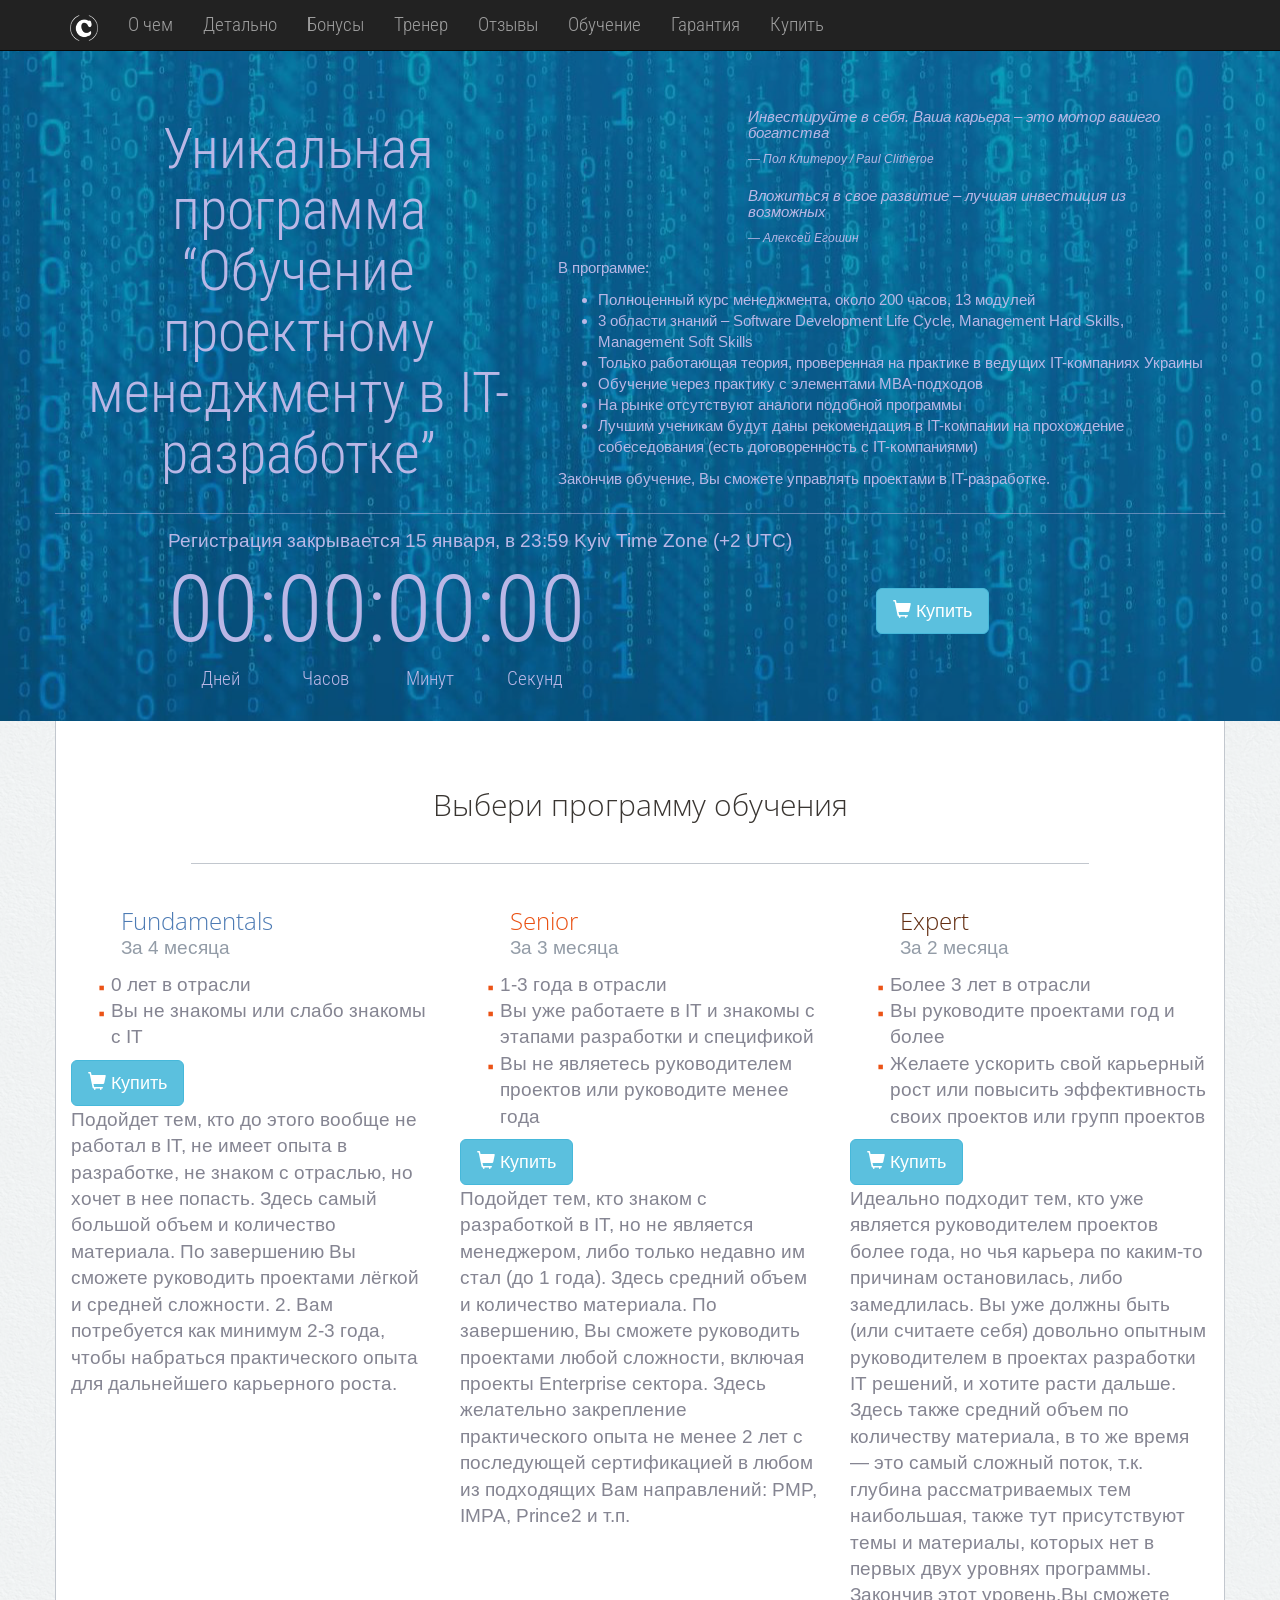
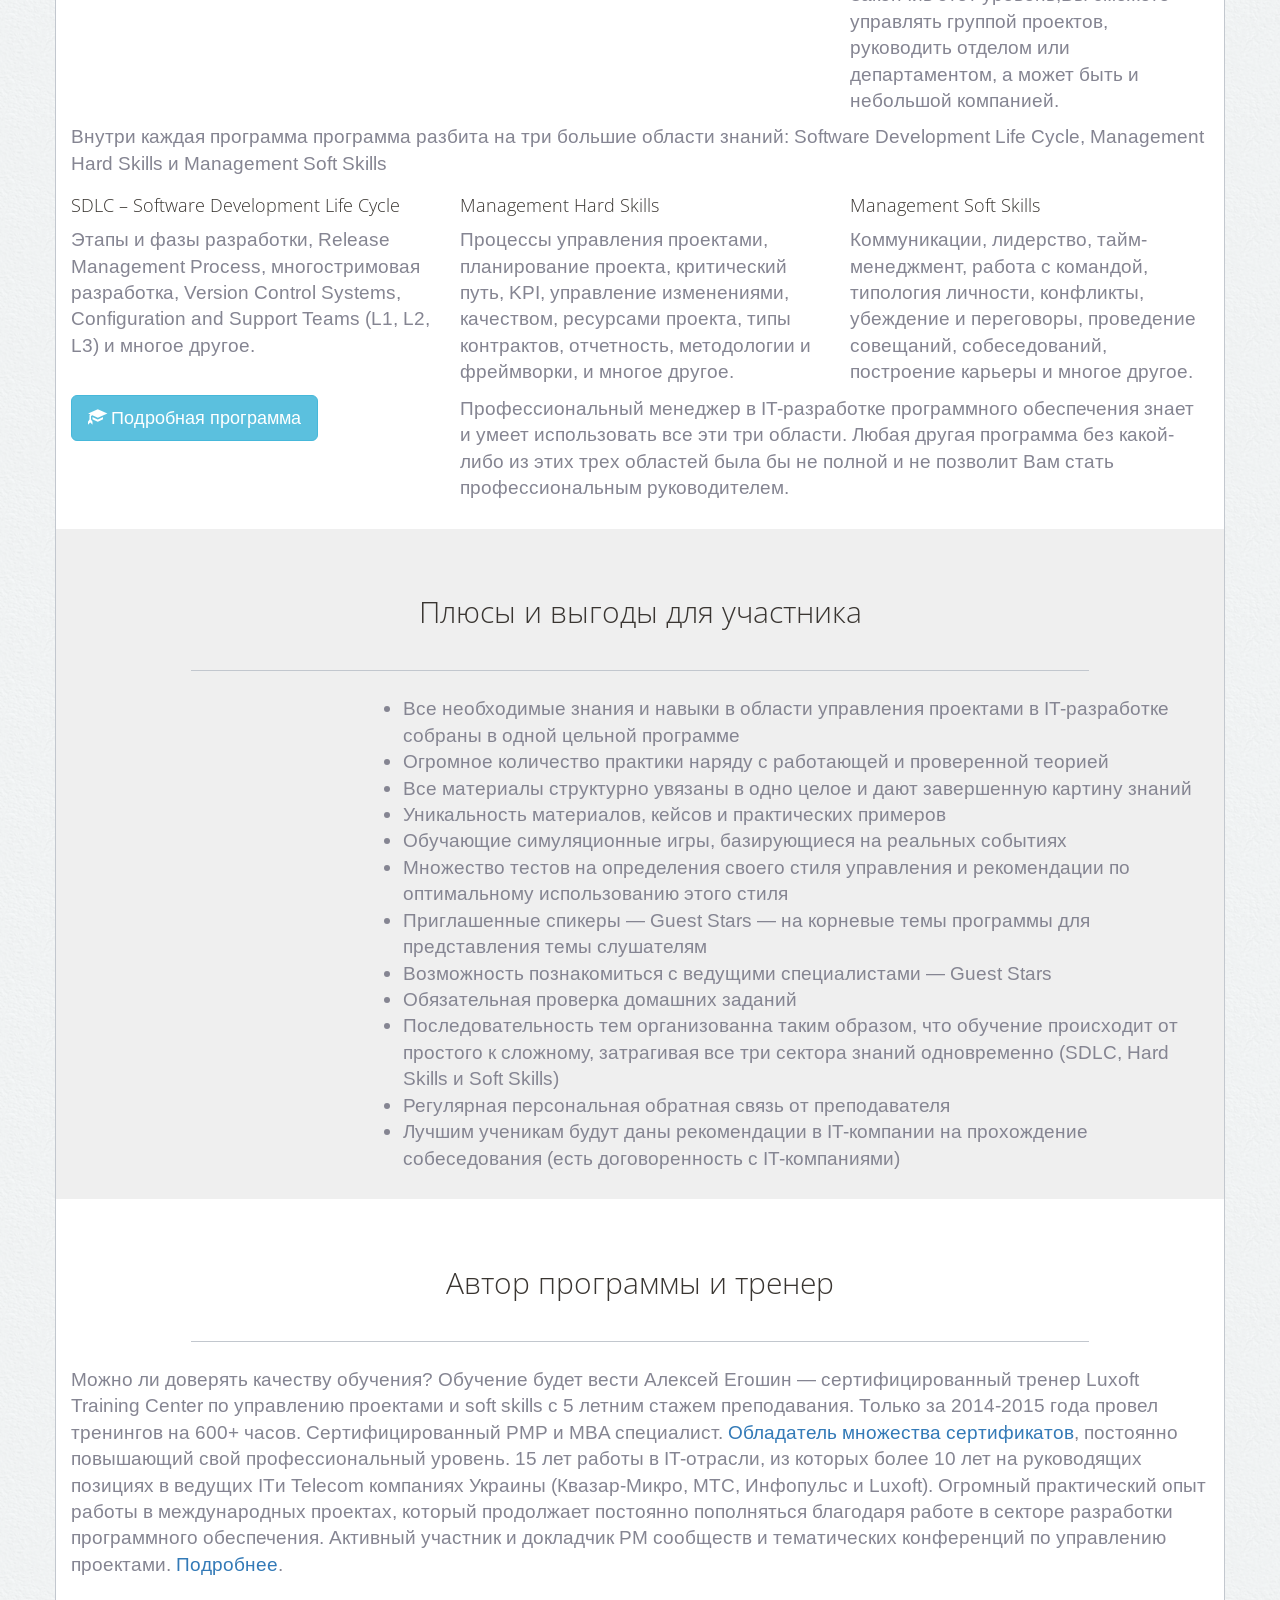
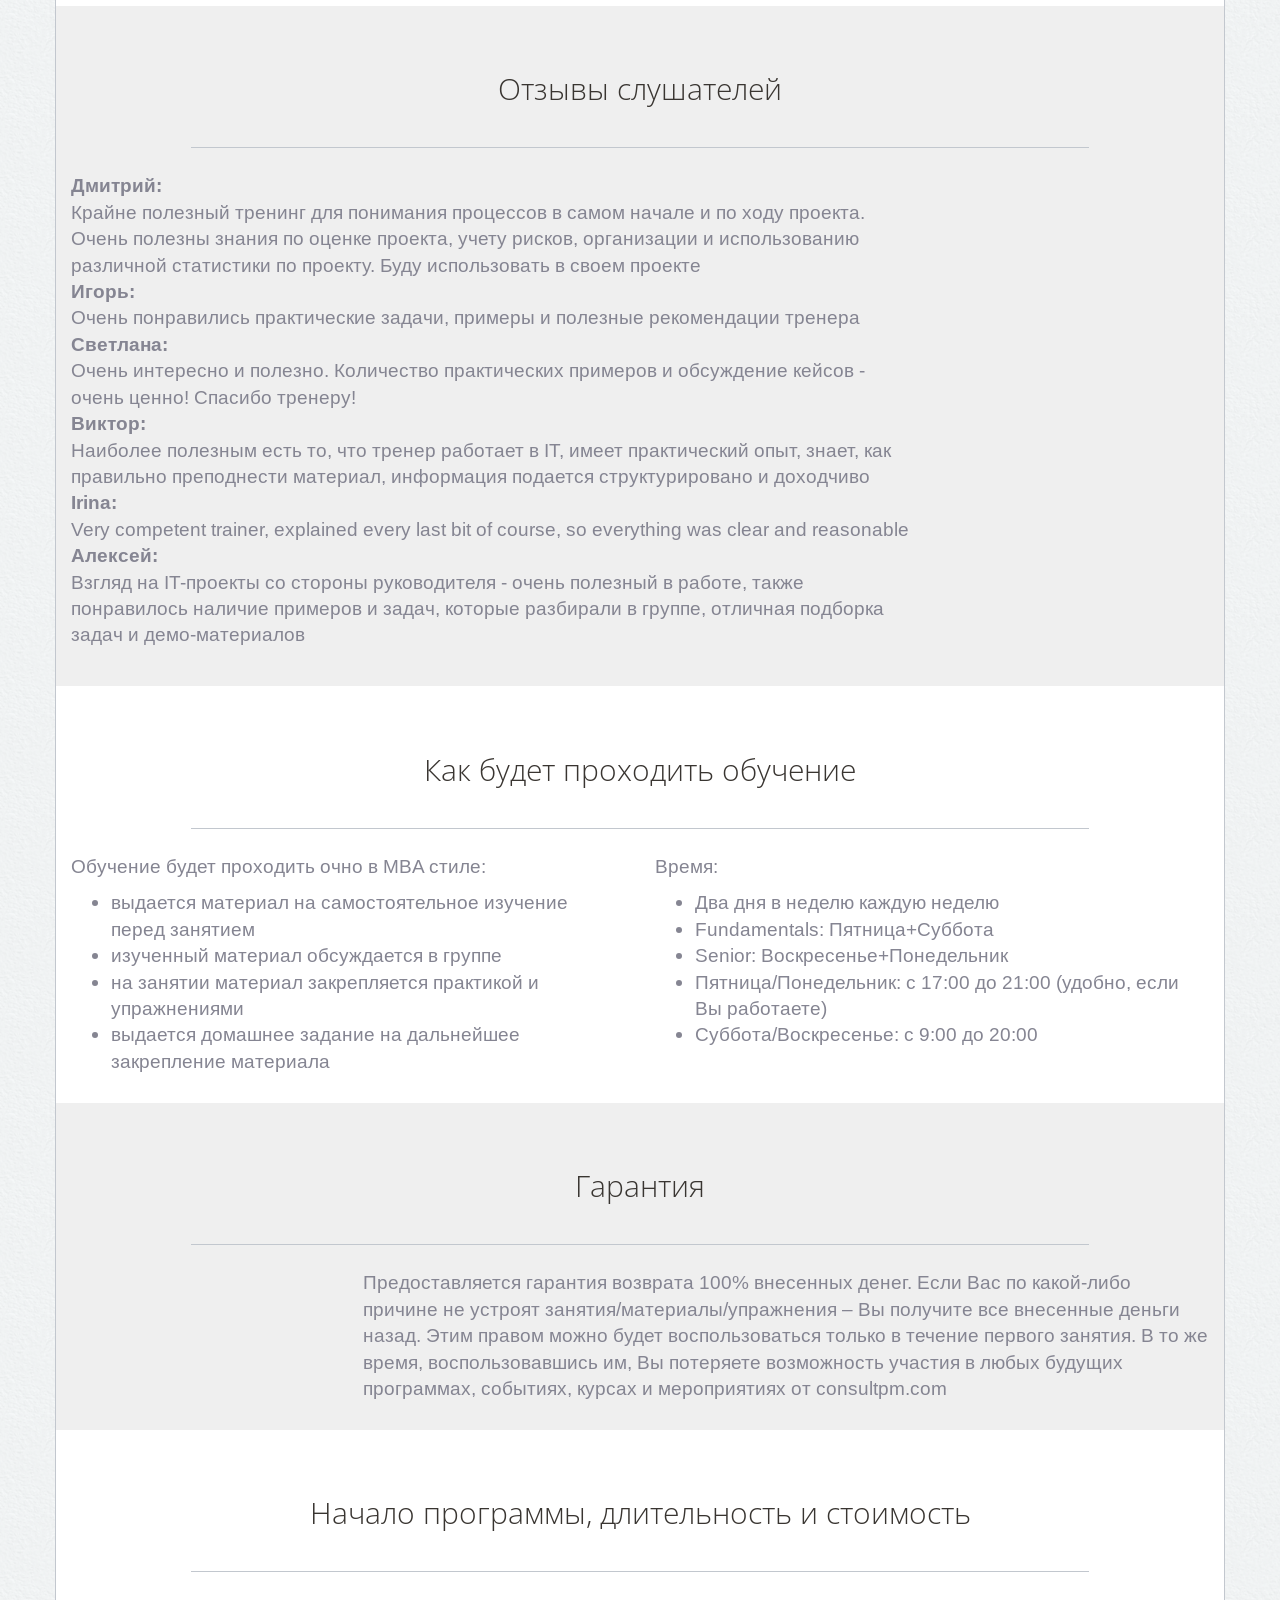
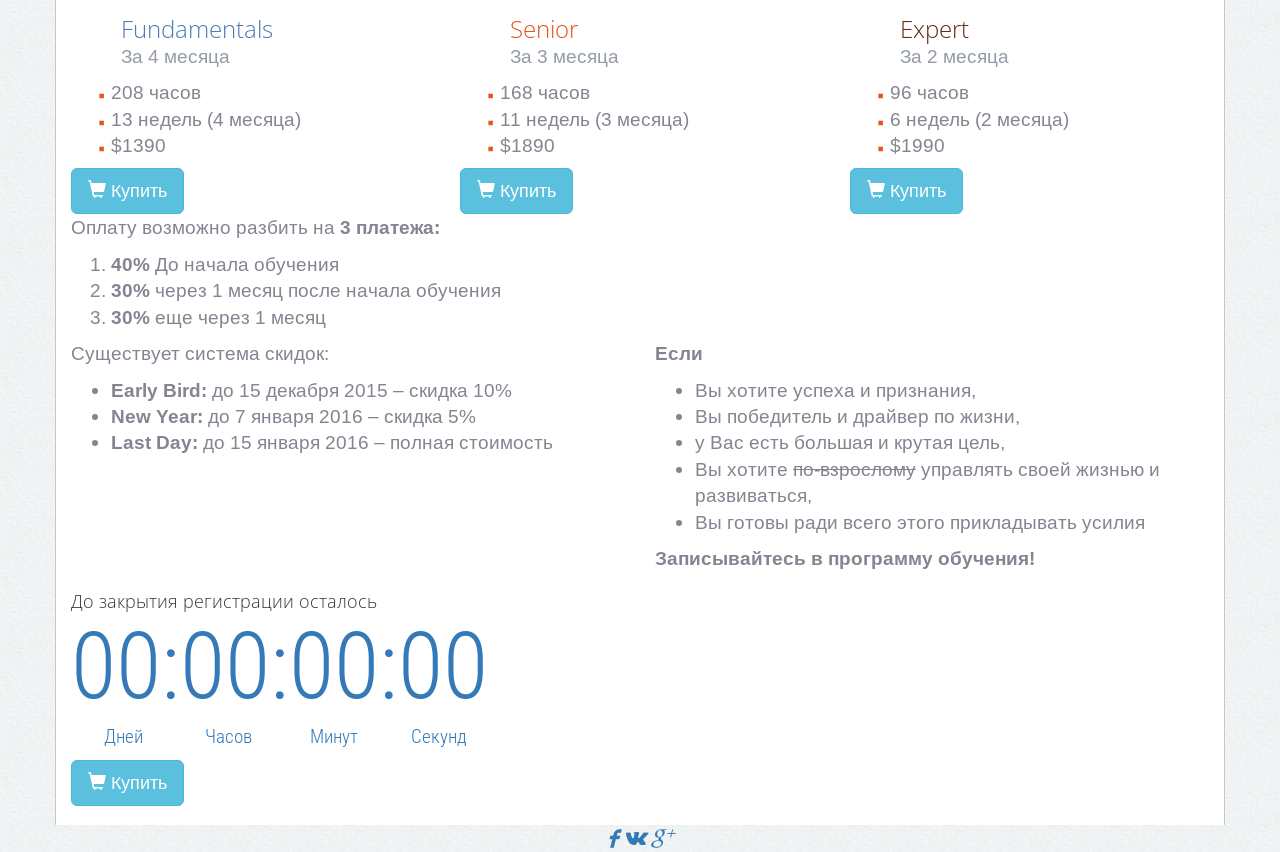
==== public_html/index.html @ ed217455 "corrections and socual icons" ====
<!DOCTYPE html>
<html lang="en">
	<head>
		<meta charset="utf-8">
		<meta http-equiv="X-UA-Compatible" content="IE=edge">
		<meta name="viewport" content="width=device-width, initial-scale=1">

		<title>PM School</title>

        <link href='https://fonts.googleapis.com/css?family=Arimo&subset=latin,cyrillic,cyrillic-ext' rel='stylesheet' type='text/css'>
		<link href='https://fonts.googleapis.com/css?family=Open+Sans:400,300,700&subset=latin,cyrillic,cyrillic-ext' rel='stylesheet' type='text/css'>
        <link href='https://fonts.googleapis.com/css?family=Roboto+Condensed:400,300,700&subset=latin,cyrillic,cyrillic-ext' rel='stylesheet' type='text/css'>
        <!-- Latest compiled and minified CSS -->
		<link rel="stylesheet" href="css/bootstrap.min.css">
		<link rel="stylesheet" href="css/styles.css">

		<!--[if lt IE 9]>
		<script src="https://oss.maxcdn.com/html5shiv/3.7.2/html5shiv.min.js"></script>
		<script src="https://oss.maxcdn.com/respond/1.4.2/respond.min.js"></script>
		<![endif]-->
	</head>
	<body>
		<div id="page">
			<div id="wrapper">
				<header>
					<nav class="navbar navbar-inverse navbar-fixed-top">
						<div class="container">
							<div class="navbar-header">
								<button type="button" class="navbar-toggle collapsed" data-toggle="collapse" data-target="#bs-example-navbar-collapse-1" aria-expanded="false">
									<span class="sr-only">Toggle navigation</span>
									<span class="icon-bar"></span>
									<span class="icon-bar"></span>
									<span class="icon-bar"></span>
								</button>
								<a class="navbar-brand" href="#"><img src="img/logo.png" alt="ConsultPM"></a>
							</div>
							<div class="collapse navbar-collapse" id="bs-example-navbar-collapse-1">
								<ul class="nav navbar-nav scrollnav">
									<li><a href="#about">О чем</a></li>
									<li><a href="#details">Детально</a></li>
									<li><a href="#bonuses">Бонусы</a></li>
									<li><a href="#coach">Тренер</a></li>
									<li><a href="#testimonials">Отзывы</a></li>
									<li><a href="#study">Обучение</a></li>
									<li><a href="#guarantee">Гарантия</a></li>
									<li><a href="#buy">Купить</a></li>
								</ul>
							</div><!-- /.navbar-collapse -->
						</div><!-- /.container -->
					</nav>
				</header>

				<section class="about-container">
					<div class="container">
						<div class="row title">
							<div class="col-md-5"><h1>Уникальная программа <q>Обучение проектному менеджменту в IT-разработке</q></h1></div>
							<div class="col-md-7">
                                <div class="row">
                                    <div class="col-md-9 col-md-offset-3">
                                        <blockquote>
                                            <p>Инвестируйте в себя. Ваша карьера – это мотор вашего богатства</p>
                                            <footer>Пол Клитероу / Paul Clitheroe</footer>
                                        </blockquote>
                                        <blockquote>
                                            <p>Вложиться в свое развитие – лучшая инвестиция из возможных</p>
                                            <footer>Алексей Егошин</footer>
                                        </blockquote>
                                    </div>
                                </div>
                                <div class="row">
                                    <div class="col-md-12 inside">
                                        <p>В программе:</p>
                                        <ul>
                                            <li>Полноценный курс менеджмента, около 200 часов, 13 модулей</li>
                                            <li>3 области знаний – Software Development Life Cycle, Management Hard Skills, Management Soft Skills</li>
                                            <li>Только работающая теория, проверенная на практике в ведущих IT-компаниях Украины</li>
                                            <li>Обучение через практику с элементами MBA-подходов</li>
                                            <li>На рынке отсутствуют аналоги подобной программы</li>
                                            <li>Лучшим ученикам будут даны рекомендация в IT-компании на прохождение собеседования (есть договоренность с IT-компаниями)</li>
                                        </ul>
                                        <p>Закончив обучение, Вы сможете управлять проектами в IT-разработке.</p>
                                    </div>
                                </div>
                            </div>
						</div><!-- /.row -->
						<div class="row">
							<div class="col-md-7 col-md-offset-1">
								<p>Регистрация закрывается 15 января, в 23:59 Kyiv Time Zone (+2 UTC)</p>
                                <div class="timer">
                                    <p class="time"></p>
                                    <p class="timer-labels"><span>Дней</span><span>Часов</span><span>Минут</span><span>Секунд</span></p>
                                </div>
                            </div>
                            <div class="col-md-2 buy-button"><a href="#buy" class="btn btn-lg btn-info"><i class="glyphicon glyphicon-shopping-cart"></i> Купить</a></div>
						</div><!-- /.row -->
					</div><!-- /.container -->
				</section>

				<section class="details-container">
					<div class="container">
						<div class="row">
                            <div class="col-md-12">
                                <h2 id="details">Выбери программу обучения</h2>
                            </div>
						</div><!-- /.row -->
						<div class="row study-forms">
							<div class="col-md-4 form fundamental">
								<div class="topic">
									<h3>Fundamentals</h3>
									<div class="form-label">За 4 месяца</div>
								</div>

								<ul>
									<li>0 лет в отрасли</li>
									<li>Вы не знакомы или слабо знакомы с IT</li>
								</ul>
								<div class="button">
									<a href="#buy" class="btn btn-lg btn-info"><i class="glyphicon glyphicon-shopping-cart"></i> Купить</a>
								</div>
								<div class="form-description">
									<p>Подойдет тем, кто до этого вообще не работал в IT, не имеет опыта в разработке, не знаком с отраслью, но хочет в нее попасть. Здесь самый большой объем и количество материала. По завершению Вы сможете руководить проектами лёгкой и средней сложности. 2.	Вам потребуется как минимум 2-3 года, чтобы набраться практического опыта для дальнейшего карьерного роста.</p>
								</div>
							</div>
							<div class="col-md-4 form senior">
								<div class="topic">
									<h3>Senior</h3>
									<div class="form-label">За 3 месяца</div>
								</div>
								<ul>
									<li>1-3 года в отрасли</li>
									<li>Вы уже работаете в IT и знакомы с этапами разработки и спецификой</li>
									<li>Вы не являетесь руководителем проектов или руководите менее года</li>
								</ul>
								<div>
									<a href="#buy" class="btn btn-lg btn-info"><i class="glyphicon glyphicon-shopping-cart"></i> Купить</a>
								</div>
								<div class="form-description">
									<p>Подойдет тем, кто знаком с разработкой в IT, но не является менеджером, либо только недавно им стал (до 1 года). Здесь средний объем и количество материала. По завершению, Вы сможете руководить проектами любой сложности, включая проекты Enterprise сектора. Здесь желательно закрепление практического опыта не менее 2 лет с последующей сертификацией в любом из подходящих Вам направлений: PMP, IMPA, Prince2 и т.п.</p>
								</div>
							</div>
							<div class="col-md-4 form expert">
								<div class="topic">
									<h3>Expert</h3>
									<div class="form-label">За 2 месяца</div>
								</div>
								<ul>
									<li>Более 3 лет в отрасли</li>
									<li>Вы руководите проектами год и более</li>
									<li>Желаете ускорить свой карьерный рост или повысить эффективность своих проектов или групп проектов</li>
								</ul>
								<div>
									<a href="#buy" class="btn btn-lg btn-info"><i class="glyphicon glyphicon-shopping-cart"></i> Купить</a>
								</div>
								<div class="form-description">
									<p>Идеально подходит тем, кто уже является руководителем проектов более года, но чья карьера по каким-то причинам остановилась, либо замедлилась. Вы уже должны быть (или считаете себя) довольно опытным руководителем в проектах разработки IT решений, и хотите расти дальше. Здесь также средний объем по количеству материала, в то же время — это самый сложный поток, т.к. глубина рассматриваемых тем наибольшая, также тут присутствуют темы и материалы, которых нет в первых двух уровнях программы. Закончив этот уровень,Вы сможете управлять группой проектов, руководить отделом или департаментом, а может быть и небольшой компанией.</p>
								</div>
							</div>
						</div><!-- /.row -->
						<div class="row">
                            <div class="col-md-12">
                                <p>Внутри каждая программа программа разбита на три большие области знаний: Software Development Life Cycle, Management Hard Skills и Management Soft Skills</p>
                            </div>
						</div><!-- /.row -->
                        <div class="row">
                            <div class="col-md-4">
                                <h4>SDLC – Software Development Life Cycle</h4>
                                <p>Этапы и фазы разработки, Release Management Process, многостримовая разработка, Version Control Systems, Configuration and Support Teams (L1, L2, L3) и многое другое.</p>
                            </div>
                            <div class="col-md-4">
                                <h4>Management Hard Skills</h4>
                                <p>Процессы управления проектами, планирование проекта, критический путь, KPI, управление изменениями, качеством, ресурсами проекта, типы контрактов, отчетность, методологии и фреймворки, и многое другое.</p>
                            </div>
                            <div class="col-md-4">
                                <h4>Management Soft Skills</h4>
                                <p>Коммуникации, лидерство, тайм-менеджмент, работа с командой, типология личности, конфликты, убеждение и переговоры, проведение совещаний, собеседований, построение карьеры и многое другое.</p>
                            </div>
                        </div><!-- /.row -->
                        <div class="row">
                            <div class="col-md-4">
                                <button type="button" class="btn btn-info btn-lg" data-toggle="modal" data-target="#myModal">
                                    <i class="glyphicon glyphicon-education"></i> Подробная программа
                                </button>

                                <div class="modal fade" id="myModal" tabindex="-1" role="dialog" aria-labelledby="myModalLabel">
                                    <div class="modal-dialog" role="document">
                                        <div class="modal-content">
                                            <div class="modal-header">
                                                <button type="button" class="close" data-dismiss="modal" aria-label="Close"><span aria-hidden="true">&times;</span></button>
                                                <h4 class="modal-title" id="myModalLabel">Подробная структура программы обучения</h4>
                                            </div>
                                            <div class="modal-body">
                                                <p>Какие навыки Вы сможете добавить в свое резюме по окончанию обучения в программе</p>
                                                <h5>Программа «Fundamentals» и «Senior»</h5>
                                                <p>Одинаковые названия тем в программе «Fundamentals» и «Expert», но очень разная глубина проработки материала для слушателей.</p>
                                                <p>В программе «Fundamentals» – много времени запланировано на разбор сути понятий, объяснение концепций и взаимосвязей, чтобы у слушателей возникло необходимое понимание и навыки, закрепляемые в дальнейшем на практике.</p>
                                                <p>В программу «Senior» входят те же темы, что и в программу «Fundamentals», однако глубина разбора информации значительно больше, больше практики и меньше теории для объяснения понятий. Теории значительно меньше – предполагается, что слушатели уже большинство вещей знают, понимают и имеют соответствующий опыт.</p>
                                                <h6>SDLC:</h6>
                                                <ul>
                                                    <li>Цикл Деминга, цикл Колба</li>
                                                    <li>Этапы и фазы разработки</li>
                                                    <li>Environments: DEV, QA, SIT, UAT, PROD</li>
                                                    <li>Зависимости и переходы между этапами разработки</li>
                                                    <li>Redline, Deadline, Release, Production</li>
                                                    <li>Release Management Process</li>
                                                    <li>Высокоуровневые шаги при разработке релиза</li>
                                                    <li>Коммуникации: «Правила игры» и обработка исключительных ситуаций</li>
                                                    <li>Многостримовая разработка</li>
                                                    <li>Итерационная разработка</li>
                                                    <li>Интеграция с другими системами</li>
                                                    <li>Builds & Branching</li>
                                                    <li>Version Control Systems</li>
                                                    <li>Работа со спецификациями</li>
                                                    <li>Приоритезация требований</li>
                                                    <li>Прототипирование</li>
                                                    <li>Балансировка ресурсов</li>
                                                    <li>Configuration Team</li>
                                                    <li>Support Teams: L1, L2, L3</li>
                                                </ul>
                                                <h6>Hard Skills:</h6>
                                                <ul>
                                                    <li>Успех проекта (инвестор, заказчик, PM)</li>
                                                    <li>Цели проекта</li>
                                                    <li>SMART</li>
                                                    <li>Результаты проекта</li>
                                                    <li>Этапы, фазы, жизненный цикл проекта</li>
                                                    <li>Процессы управления проектами</li>
                                                    <li>Структуры организаций (проектная, функциональная, смешанная, …)</li>
                                                    <li>Заинтересованные стороны проекта и управление ими</li>
                                                    <li>Планирование проекта (PERT, UseCasePoints, 5 sigma, …)</li>
                                                    <li>Критический путь</li>
                                                    <li>Индексы SPI, CPI</li>
                                                    <li>Change Requests, Change Control Board</li>
                                                    <li>Работа с изменениями в проекте</li>
                                                    <li>Письменная коммуникация</li>
                                                    <li>Управление рисками/возможностями</li>
                                                    <li>SWOT, 5 Why, SSCC, Fishbone, …</li>
                                                    <li>Контроль и отчетность</li>
                                                    <li>Управление качеством</li>
                                                    <li>KPI и SLA</li>
                                                    <li>Ресурсы проекта, Configuration Management</li>
                                                    <li>Типы контрактов (FP, T&amp;M, …), затраты, P&amp;L, финансы</li>
                                                    <li>Методологии и фреймворки (Agile, Scrum, Waterfall, Kanban, …)</li>
                                                </ul>
                                                <h6>Soft Skills:</h6>
                                                <ul>
                                                    <li>Ориентация на результат</li>
                                                    <li>Доверие и прозрачность</li>
                                                    <li>Коммуникации (с заказчиком, с начальством, с командой)</li>
                                                    <li>Полномочия, ответственность</li>
                                                    <li>Лидерство</li>
                                                    <li>Тайм-менеджмент</li>
                                                    <li>Самоконтроль</li>
                                                    <li>Работа в потоке</li>
                                                    <li>Мотивация и демотивация</li>
                                                    <li>Умение выступать, проведение презентаций, elevator speech</li>
                                                    <li>Типология личности, DISC</li>
                                                    <li>Метапрограммы</li>
                                                    <li>Делегирование</li>
                                                    <li>Обратная связь</li>
                                                    <li>Наставничество</li>
                                                    <li>Встречи 1:1 (с заказчиком, с начальством, с подчиненными)</li>
                                                    <li>Принципы конструктива</li>
                                                    <li>Разрешение проблем и конфликтов, тлеющие конфликты</li>
                                                    <li>Убеждение, подстройка</li>
                                                    <li>Переговоры</li>
                                                    <li>Групповая динамика</li>
                                                    <li>Создание команды</li>
                                                    <li>Командный констркутор</li>
                                                    <li>Распределенные команды</li>
                                                    <li>Проведение совещаний</li>
                                                    <li>Проведение собеседований</li>
                                                    <li>Компетентность, интерес</li>
                                                    <li>Оценка производительности подчиненных (appraisals)</li>
                                                </ul>
                                                <h5>Программа «Expert»</h5>
                                                <p>В программу «Expert» входит также все самое важное из программы уровня «Senior»</p>
                                                <h6>SDLC:</h6>
                                                <ul>
                                                    <li>Экзотические SDLC</li>
                                                </ul>
                                                <h6>Hard Skills:</h6>
                                                <ul>
                                                    <li>Жизненный цикл компании/департамента/подразделения</li>
                                                    <li>Управление группой проектов (портфелем, программой)</li>
                                                    <li>Виды/варианты приоритезации задач</li>
                                                    <li>Управление персоналом, backfill, ramp-up, ramp-down, forecasting, …</li>
                                                    <li>Теория Минцберга для огранизаций</li>
                                                    <li>Проведение аудитов проектов</li>
                                                    <li>Проект как сервис и сервис как проект</li>
                                                </ul>
                                                <h6>Soft Skills:</h6>
                                                <ul>
                                                    <li>Власть, влияние</li>
                                                    <li>Стресс, работа со стрессом</li>
                                                    <li>Унылая работа</li>
                                                    <li>Идеальный руководитель (типология Адизеса)</li>
                                                    <li>Манипуляции</li>
                                                    <li>Жесткие переговоры</li>
                                                    <li>Работа с заказчиком, продажи</li>
                                                    <li>Превращение сложного заказчика в адекватного</li>
                                                    <li>Сервисный подход</li>
                                                    <li>Межкультурные различия</li>
                                                    <li>Коучинг, менторинг и развитие сотрудников</li>
                                                    <li>Миссия, видение</li>
                                                    <li>Ценности, этика, этика веры</li>
                                                    <li>Построение карьеры</li>
                                                    <li>Управление организационными изменениями</li>
                                                </ul>
                                            </div>
                                        </div>
                                    </div>
                                </div><!-- /.modal -->

                            </div>
                            <div class="col-md-8">
                                <p>Профессиональный менеджер в IT-разработке программного обеспечения знает и умеет использовать все эти три области. Любая другая программа без какой-либо из этих трех областей была бы не полной и не позволит Вам стать профессиональным руководителем.</p>
                            </div>
                        </div><!-- /.row -->
					</div><!-- /.container -->
				</section>

				<section class="bonuses-container">
					<div class="container">
                        <div class="row">
                            <div class="col-md-12">
                                <h2 id="bonuses">Плюсы и выгоды для участника</h2>
                            </div>
                        </div><!-- /.row -->
                        <div class="row">
                            <div class="col-md-3"></div>
                            <div class="col-md-9">
                                <ul>
                                    <li>Все необходимые знания и навыки в области управления проектами в IT-разработке собраны в одной цельной программе</li>
                                    <li>Огромное количество практики наряду с работающей и проверенной теорией</li>
                                    <li>Все материалы структурно увязаны в одно целое и дают завершенную картину знаний</li>
                                    <li>Уникальность материалов, кейсов и практических примеров</li>
                                    <li>Обучающие симуляционные игры, базирующиеся на реальных событиях</li>
                                    <li>Множество тестов на определения своего стиля управления и рекомендации по оптимальному использованию этого стиля</li>
                                    <li>Приглашенные спикеры — Guest Stars — на корневые темы программы для представления темы слушателям</li>
                                    <li>Возможность познакомиться с ведущими специалистами — Guest Stars</li>
                                    <li>Обязательная проверка домашних заданий</li>
                                    <li>Последовательность тем организованна таким образом, что обучение происходит от простого к сложному, затрагивая все три сектора знаний одновременно (SDLC, Hard Skills и Soft Skills)</li>
                                    <li>Регулярная персональная обратная связь от преподавателя</li>
                                    <li>Лучшим ученикам будут даны рекомендации в IT-компании на прохождение собеседования (есть договоренность с IT-компаниями)</li>
                                </ul>
                            </div>
                        </div><!-- /.row -->
					</div>
				</section>

				<section class="coach-container">
					<div class="container">
                        <div class="row">
                            <div class="col-md-12">
                                <h2 id="coach">Автор программы и тренер</h2>
                            </div>
                        </div><!-- /.row -->
                        <div class="row">
                            <div class="col-md-12">
                                <p>Можно ли доверять качеству обучения? Обучение будет вести Алексей Егошин &mdash; сертифицированный тренер Luxoft Training Center по управлению проектами и soft skills с 5 летним стажем преподавания. Только за 2014-2015 года провел тренингов на 600+ часов. Сертифицированный PMP и MBA специалист. <a href="https://drive.google.com/folderview?id=0B0EfTeQW1vKKWmQ3RWpvZ3Z3WlU&usp=sharing">Обладатель множества сертификатов</a>, постоянно повышающий свой профессиональный уровень. 15 лет работы в IT-отрасли, из которых более 10 лет на руководящих позициях в ведущих ITи Telecom компаниях Украины (Квазар-Микро, MTC, Инфопульс и Luxoft). Огромный практический опыт работы в международных проектах, который продолжает постоянно пополняться благодаря работе в секторе разработки программного обеспечения. Активный участник и докладчик PM сообществ и тематических конференций по управлению проектами. <a href="http://consultpm.com/about/">Подробнее</a>.</p>
                            </div>
                        </div><!-- /.row -->
					</div>
				</section>

				<section class="testimonials-container">
					<div class="container">
                        <div class="row">
                            <div class="col-md-12">
                                <h2 id="testimonials">Отзывы слушателей</h2>
                            </div>
                        </div><!-- /.row -->
                        <div class="row">
                            <div class="col-md-9">
                                <dl>
                                    <dt>Дмитрий:</dt>
                                    <dd>Крайне полезный тренинг для понимания процессов в самом начале и по ходу проекта. Очень полезны знания по оценке проекта, учету рисков, организации и использованию различной статистики по проекту. Буду использовать в своем проекте</dd>
                                    <dt>Игорь:</dt>
                                    <dd>Очень понравились практические задачи, примеры и полезные рекомендации тренера</dd>
                                    <dt>Светлана:</dt>
                                    <dd>Очень интересно и полезно. Количество практических примеров и обсуждение кейсов - очень ценно! Спасибо тренеру!</dd>
                                    <dt>Виктор:</dt>
                                    <dd>Наиболее полезным есть то, что тренер работает в IT, имеет практический опыт, знает, как правильно преподнести материал, информация подается структурировано и доходчиво</dd>
                                    <dt>Irina:</dt>
                                    <dd>Very competent trainer, explained every last bit of course, so everything was clear and reasonable</dd>
                                    <dt>Алексей:</dt>
                                    <dd>Взгляд на IT-проекты со стороны руководителя - очень полезный в работе, также понравилось наличие примеров и задач, которые разбирали в группе, отличная подборка задач и демо-материалов</dd>
                                </dl>
                            </div>
                            <div class="col-md-3"></div>
                        </div><!-- /.row -->
					</div>
				</section>

				<section class="study-container">
					<div class="container">
                        <div class="row">
                            <div class="col-md-12">
                                <h2 id="study">Как будет проходить обучение</h2>
                            </div>
                        </div><!-- /.row -->
                        <div class="row">
                            <div class="col-md-6">
                                <p>Обучение будет проходить очно в MBA стиле:</p>
								<ul>
                                    <li>выдается материал на самостоятельное изучение перед занятием</li>
                                    <li>изученный материал обсуждается в группе</li>
                                    <li>на занятии материал закрепляется практикой и упражнениями</li>
                                    <li>выдается домашнее задание на дальнейшее закрепление материала</li>
                                </ul>
                            </div>
                            <div class="col-md-6">
                                <p>Время:</p>
                                <ul>
                                    <li>Два дня в неделю каждую неделю</li>
                                    <li>Fundamentals: Пятница+Суббота</li>
                                    <li>Senior: Воскресенье+Понедельник</li>
                                    <li>Пятница/Понедельник: с 17:00 до 21:00 (удобно, если Вы работаете)</li>
                                    <li>Суббота/Воскресенье: с 9:00 до 20:00</li>
                                </ul>
                            </div>
                        </div>
					</div>
				</section>

				<section class="guarantee-container">
					<div class="container">
                        <div class="row">
							<div class="col-md-12">
								<h2 id="guarantee">Гарантия</h2>
                            </div>
                        </div><!-- /.row -->
                        <div class="row">
                            <div class="col-md-3"></div>
                            <div class="col-md-9">
								<p>Предоставляется гарантия возврата 100% внесенных денег. Если Вас по какой-либо причине не устроят занятия/материалы/упражнения – Вы получите все внесенные деньги назад. Этим правом можно будет воспользоваться только в течение первого занятия. В то же время, воспользовавшись им, Вы потеряете возможность участия в любых будущих программах, событиях, курсах и мероприятиях от consultpm.com</p>
							</div>
                        </div><!-- /.row -->
					</div>
				</section>

				<section class="buy-container">
					<div class="container">
                        <div class="row">
                            <div class="col-md-12">
								<h2 id="buy">Начало программы, длительность и стоимость</h2>
                            </div>
                        </div><!-- /.row -->
                        <div class="row study-forms study-prices">
							<div class="col-md-4 form fundamental">
								<div class="topic">
									<h3>Fundamentals</h3>
									<div class="form-label">За 4 месяца</div>
								</div>
								<ul>
									<li>208 часов</li>
									<li>13 недель (4 месяца)</li>
                                    <li class="price"><span class="currency">$</span>1390</li>
								</ul>
								<div>
									<a href="#buy" class="btn btn-lg btn-info"><i class="glyphicon glyphicon-shopping-cart"></i> Купить</a>
								</div>
							</div>
							<div class="col-md-4 form senior">
								<div class="topic">
									<h3>Senior</h3>
									<div class="form-label">За 3 месяца</div>
								</div>
								<ul>
									<li>168 часов</li>
									<li>11 недель (3 месяца)</li>
                                    <li class="price"><span class="currency">$</span>1890</li>
								</ul>
								<div>
									<a href="#buy" class="btn btn-lg btn-info"><i class="glyphicon glyphicon-shopping-cart"></i> Купить</a>
								</div>
							</div>
							<div class="col-md-4 form expert">
								<div class="topic">
									<h3>Expert</h3>
									<div class="form-label">За 2 месяца</div>
								</div>
								<ul>
									<li>96 часов</li>
									<li>6 недель (2 месяца)</li>
                                    <li class="price"><span class="currency">$</span>1990</li>
								</ul>
								<div>
									<a href="#buy" class="btn btn-lg btn-info"><i class="glyphicon glyphicon-shopping-cart"></i> Купить</a>
								</div>
							</div>
						</div><!-- /.row -->
                        <div class="row">
                            <div class="col-md-6">
                                <p>Оплату возможно разбить на <strong>3 платежа:</strong></p>
                                <ol>
                                    <li><strong>40%</strong> До начала обучения</li>
                                    <li><strong>30%</strong> через 1 месяц после начала обучения</li>
                                    <li><strong>30%</strong> еще через 1 месяц</li>
                                </ol>
                            </div>
                        </div><!-- /.row -->
                        <div class="row">
                            <div class="col-md-6">
								<p>Существует система скидок:</p>
                                <ul>
                                    <li><strong>Early Bird:</strong> до 15 декабря 2015 – скидка 10%</li>
                                    <li><strong>New Year:</strong> до 7 января 2016 – скидка 5%</li>
                                    <li><strong>Last Day:</strong> до 15 января 2016 – полная стоимость</li>
                                </ul>
                            </div>
                            <div class="col-md-6">
                                <p><strong>Если</strong></p>
                                <ul>
                                    <li>Вы хотите успеха и признания,</li>
                                    <li>Вы победитель и драйвер по жизни,</li>
                                    <li>у Вас есть большая и крутая цель,</li>
                                    <li>Вы хотите <del>по-взрослому</del> управлять своей жизнью и развиваться,</li>
                                    <li>Вы готовы ради всего этого прикладывать усилия</li>
                                </ul>
                                <p><strong>Записывайтесь в программу обучения!</strong></p>
                            </div>
                        </div><!-- /.row -->
                        <div class="row">
                            <div class="col-md-12">
                                <h4>До закрытия регистрации осталось</h4>
                                <div class="timer text-primary">
                                    <p class="time"></p>
                                    <p class="timer-labels"><span>Дней</span><span>Часов</span><span>Минут</span><span>Секунд</span></p>
                                </div>
								<div>
									<a href="#buy" class="btn btn-lg btn-info"><i class="glyphicon glyphicon-shopping-cart"></i> Купить</a>
								</div>
                            </div>
                        </div>
					</div>
				</section>

                <footer>
					<div class="container">
						<div class="row">
							<div class="col-md-4 col-md-offset-4 social">
								<a href="#"><i class="fontello">&#xe803;</i></a>
								<a href="#"><i class="fontello">&#xe800;</i></a>
								<a href="#"><i class="fontello">&#xe801;</i></a>
							</div>
						</div>
					</div>
                </footer>
			</div><!-- /#wrapper-->
		</div><!-- /#page -->
		<!-- jQuery (necessary for Bootstrap's JavaScript plugins) -->
		<script src="https://ajax.googleapis.com/ajax/libs/jquery/1.11.3/jquery.min.js"></script>
		<!-- Latest compiled and minified JavaScript -->
		<script src="js/bootstrap.min.js"></script>
		<script src="js/jquery.countdownTimer.min.js"></script>
        <script src="js/scripts.js"></script>
	</body>
</html>
---- public_html/css/styles.css ----
/*
    Created on : Dec 18, 2015, 10:33:54 AM
    Author     : andriypilipenko
*/

/* Fonts */
body {
    font-family: 'Arimo', sans-serif;
    color: #858592;
    font-size: 185%;
}
h1, h2, h3, h4, h5, h6 {
    font-family: 'Open Sans', sans-serif;
    font-weight: 300;
    color: #393531;
}

@font-face {
  font-family: 'fontello';
  src: url('../fonts/fontello.eot?68991087');
  src: url('../fonts/fontello.eot?68991087#iefix') format('embedded-opentype'),
       url('../fonts/fontello.woff?68991087') format('woff'),
       url('../fonts/fontello.ttf?68991087') format('truetype'),
       url('../fonts/fontello.svg?68991087#fontello') format('svg');
  font-weight: normal;
  font-style: normal;
}
.fontello {
	font-family: 'fontello';
}

/* Layout */
#wrapper {
	background: url(../img/handmadepaper.png) center center repeat #ffffff;
}
section .container {
	border-left: 1px solid #C2C7CE;
	border-right: 1px solid #C2C7CE;
	padding-top: 1em;
	padding-bottom: 1em;
	background: #ffffff;
}
section:nth-child(even) .container {
	background: #efefef;
}
section h2 {
    padding: 0.6em 0 1.4em 0;
    text-align: center;
    margin: 1em 4em 0.8em;
    border-bottom: 1px solid #C2C7CE;
}
nav.navbar {
    font-family: 'Roboto Condensed', sans-serif;
    font-weight: 300;
}

/* About */
.about-container {
    padding-top: 80px;
    background: url(../img/about_bg.png) center center no-repeat #08527F;
    color: rgb(186, 183, 230);
}
section.about-container .container {
	background: none;
	border: none;
}
.about-container h1 {
    font-weight: 300;
    color: inherit;
    font-size: 3em;
    font-family: 'Roboto Condensed', sans-serif;
    text-align: center;
}
.about-container blockquote {
    font-style: italic;
    font-size: 0.8em;
    border: none;
    line-height: 1.1em;
    margin: 0;
}
.about-container blockquote footer {
    color: inherit;
}
.about-container .inside {
    font-size: 0.8em;
}
.about-container .title {
    margin-bottom: .7em;
    border-bottom: 1px solid rgba(186, 183, 230, 0.5);
    padding-bottom: .8em;
}
.about-container .buy-button {
    padding: 3.3em 0;
    text-align: center;
}

/* Timer */
.timer {
    font-weight: 300;
    font-family: 'Roboto Condensed', sans-serif;
}
.timer .time {
    font-size: 5em;
    line-height: 1em;
}
.timer .timer-labels span {
    display: inline-block;
    width: 105px;
    text-align: center;
}

/* div class="col-md-4 form fundamental" */

/* .fundamental .topic {
	background-image: url(../img/fundamentals-icon.png);
}
.senior .topic {
	background-image: url(../img/senior-icon.png);
}
.expert .topic {
	background-image: url(../img/expert-icon.png);
} */
.topic {
	background-repeat: no-repeat;
	padding-left: 50px;
}
.fundamental h3 {
	color: #4d7bb4;
}
.senior h3 {
	color: #ea5012;
}
.expert h3 {
	color: #622d11;
}
.form h3 {
	margin-bottom: 0px;
}
.form-label {
	color: #939ca7;
	margin-bottom: 10px;
}
.form ul li{
	list-style-image: url(../img/icon_li.png);
}

/* Footer */
.social {
	text-align: center;
}
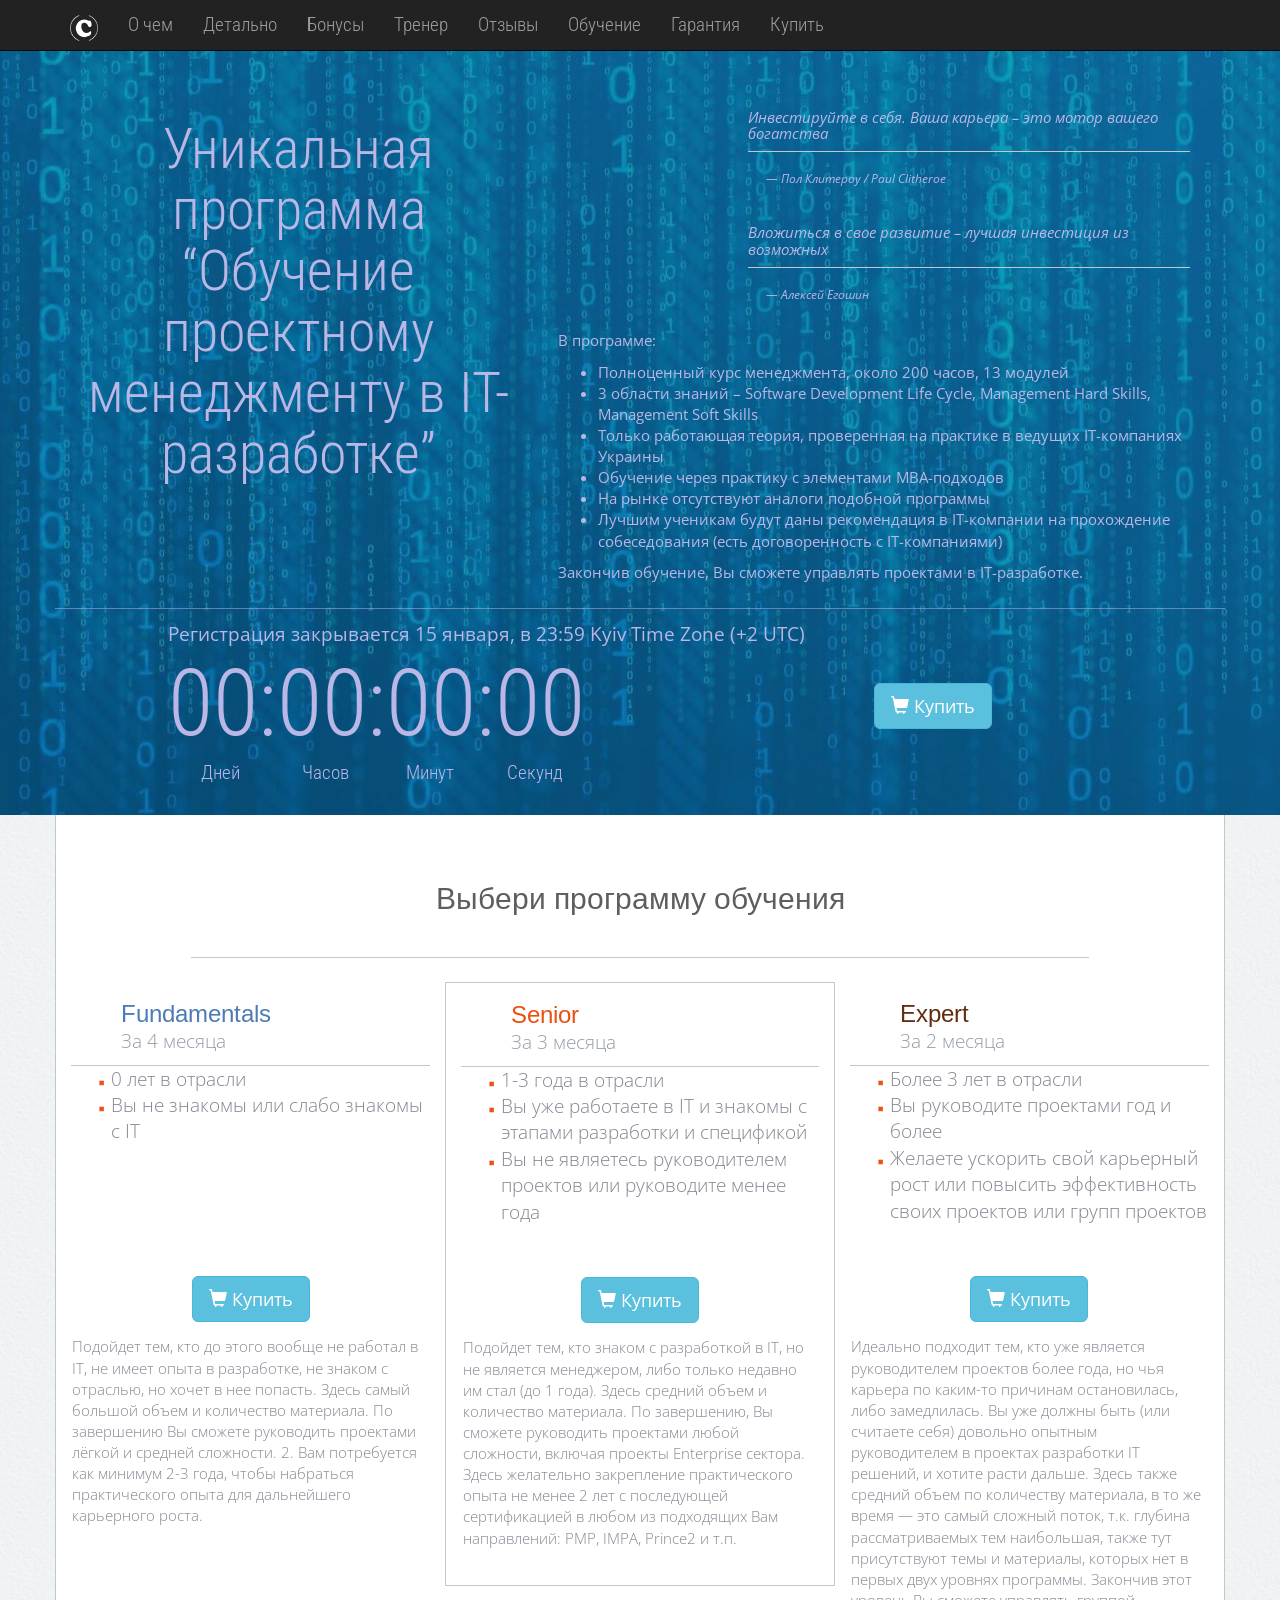
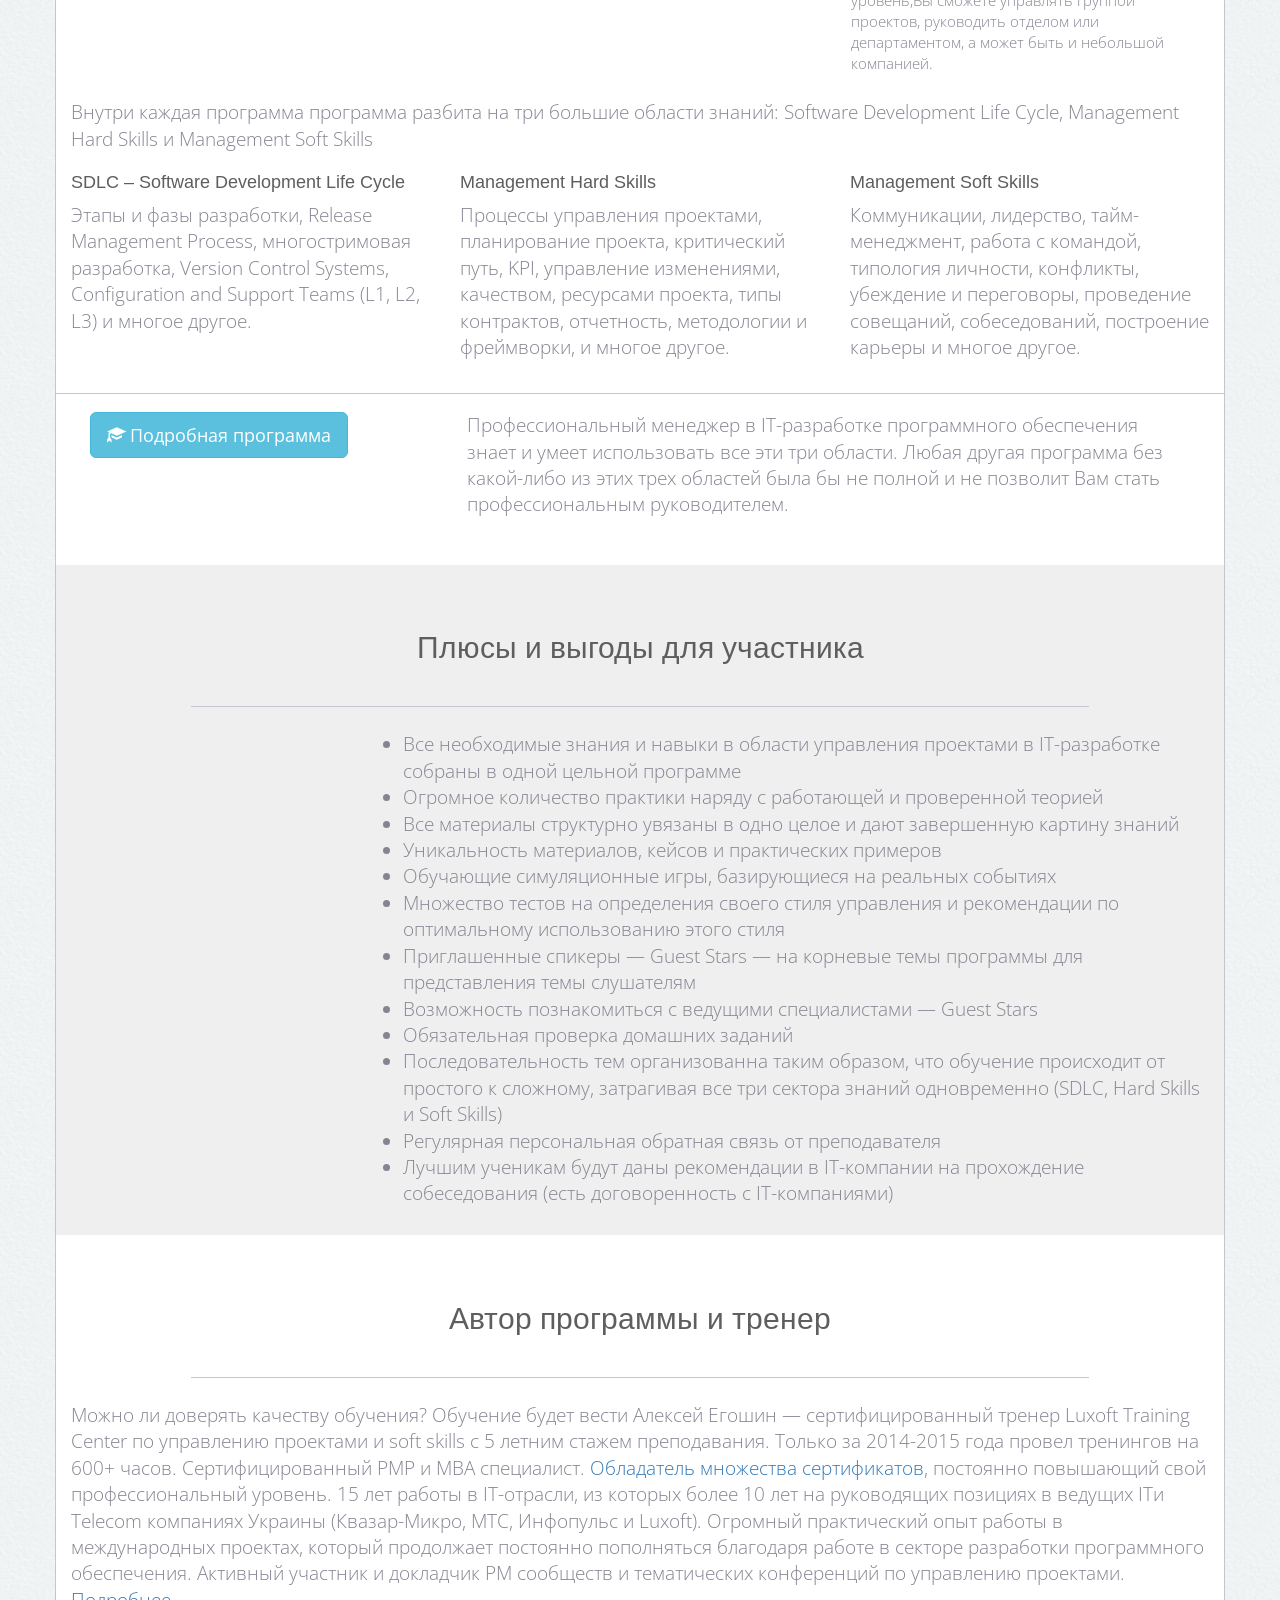
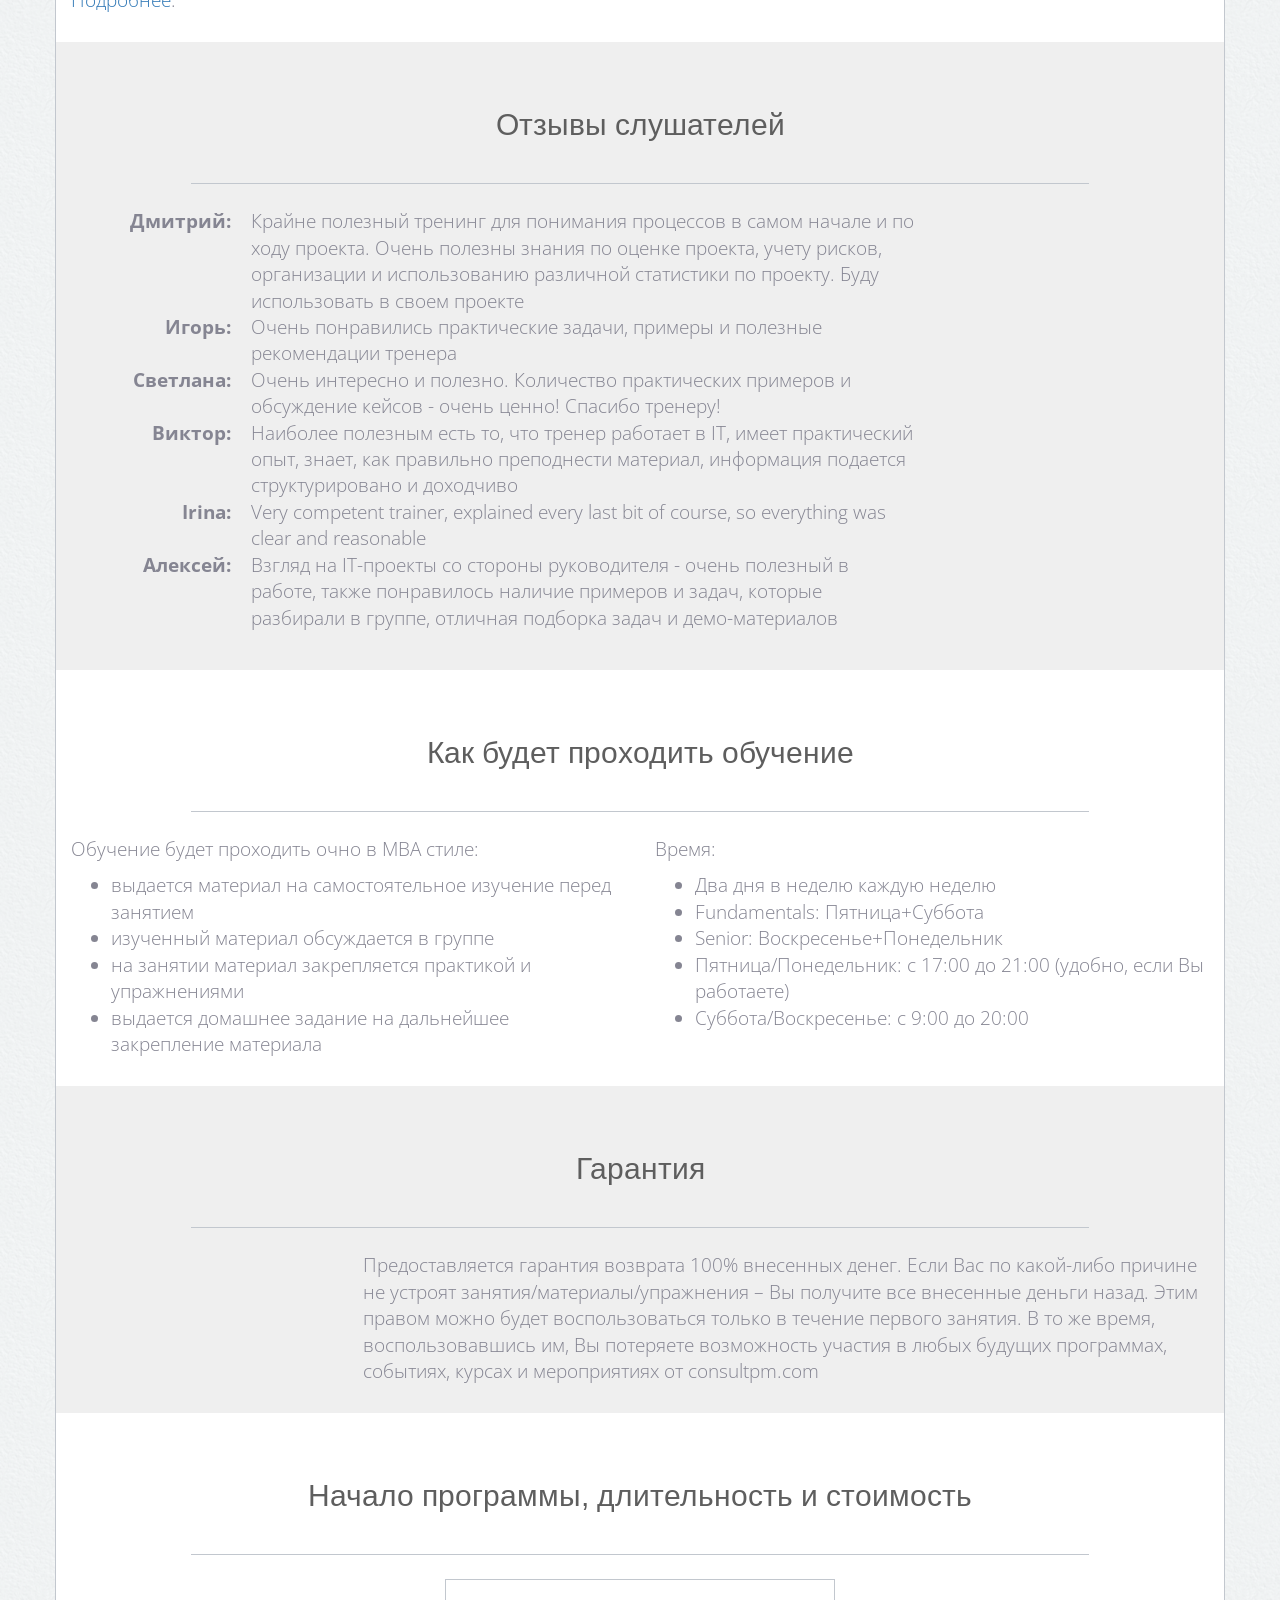
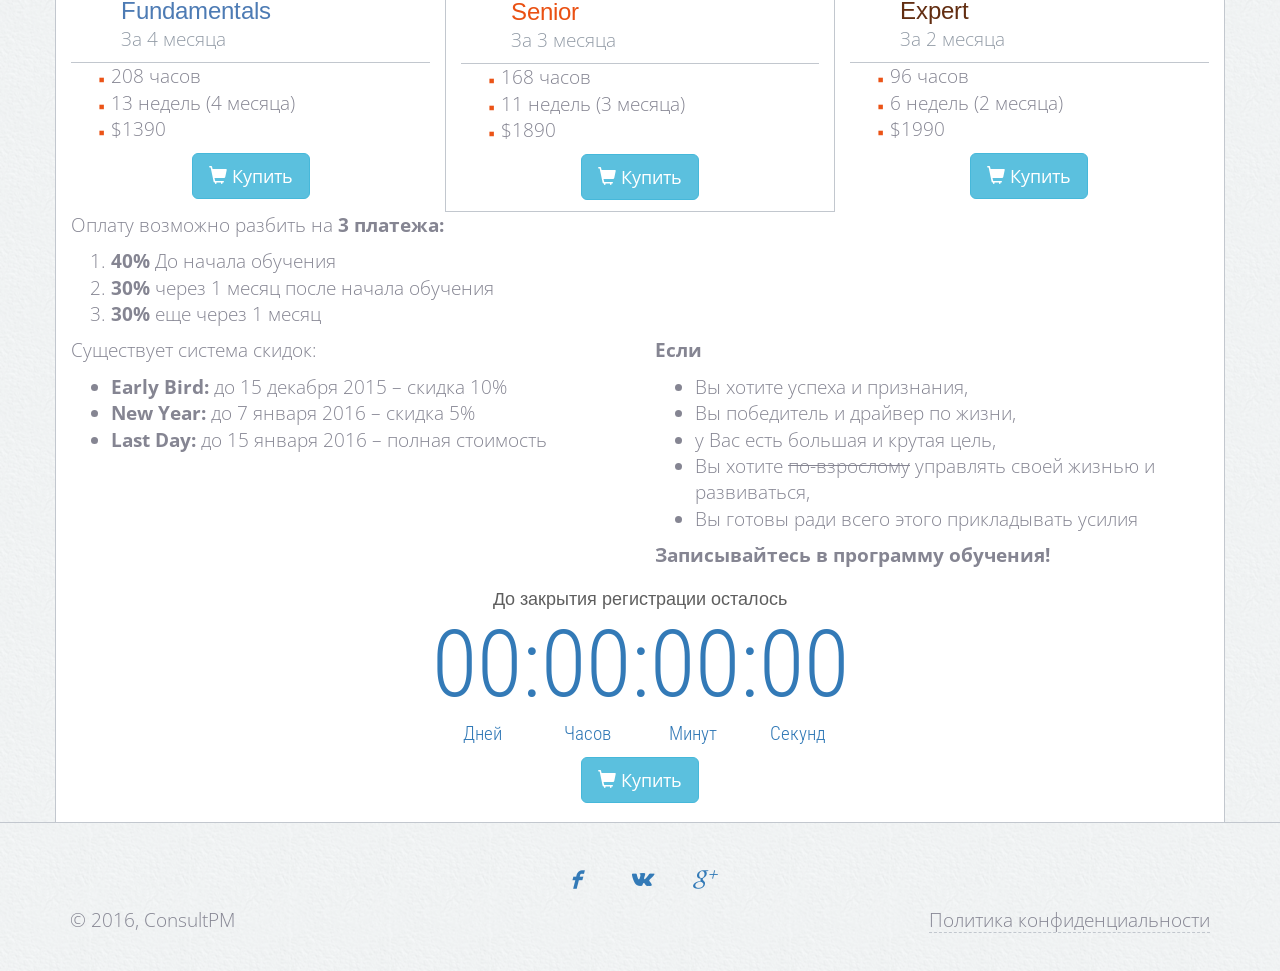
==== commit b8fe2170: "added favicon, improved layout and footer" ====
--- a/public_html/index.html
+++ b/public_html/index.html
@@ -4,9 +4,8 @@
 		<meta charset="utf-8">
 		<meta http-equiv="X-UA-Compatible" content="IE=edge">
 		<meta name="viewport" content="width=device-width, initial-scale=1">
-
+        <link rel="shortcut icon" href="img/favicon.ico" type="image/x-icon">
 		<title>PM School</title>
-
         <link href='https://fonts.googleapis.com/css?family=Arimo&subset=latin,cyrillic,cyrillic-ext' rel='stylesheet' type='text/css'>
 		<link href='https://fonts.googleapis.com/css?family=Open+Sans:400,300,700&subset=latin,cyrillic,cyrillic-ext' rel='stylesheet' type='text/css'>
         <link href='https://fonts.googleapis.com/css?family=Roboto+Condensed:400,300,700&subset=latin,cyrillic,cyrillic-ext' rel='stylesheet' type='text/css'>
@@ -131,7 +130,7 @@
 									<li>Вы уже работаете в IT и знакомы с этапами разработки и спецификой</li>
 									<li>Вы не являетесь руководителем проектов или руководите менее года</li>
 								</ul>
-								<div>
+								<div class="button">
 									<a href="#buy" class="btn btn-lg btn-info"><i class="glyphicon glyphicon-shopping-cart"></i> Купить</a>
 								</div>
 								<div class="form-description">
@@ -148,7 +147,7 @@
 									<li>Вы руководите проектами год и более</li>
 									<li>Желаете ускорить свой карьерный рост или повысить эффективность своих проектов или групп проектов</li>
 								</ul>
-								<div>
+								<div class="button">
 									<a href="#buy" class="btn btn-lg btn-info"><i class="glyphicon glyphicon-shopping-cart"></i> Купить</a>
 								</div>
 								<div class="form-description">
@@ -175,18 +174,18 @@
                                 <p>Коммуникации, лидерство, тайм-менеджмент, работа с командой, типология личности, конфликты, убеждение и переговоры, проведение совещаний, собеседований, построение карьеры и многое другое.</p>
                             </div>
                         </div><!-- /.row -->
-                        <div class="row">
+                        <div class="row program">
                             <div class="col-md-4">
-                                <button type="button" class="btn btn-info btn-lg" data-toggle="modal" data-target="#myModal">
+                                <button type="button" class="btn btn-info btn-lg" data-toggle="modal" data-target="#program">
                                     <i class="glyphicon glyphicon-education"></i> Подробная программа
                                 </button>
 
-                                <div class="modal fade" id="myModal" tabindex="-1" role="dialog" aria-labelledby="myModalLabel">
+                                <div class="modal fade" id="program" tabindex="-1" role="dialog" aria-labelledby="programLabel">
                                     <div class="modal-dialog" role="document">
                                         <div class="modal-content">
                                             <div class="modal-header">
                                                 <button type="button" class="close" data-dismiss="modal" aria-label="Close"><span aria-hidden="true">&times;</span></button>
-                                                <h4 class="modal-title" id="myModalLabel">Подробная структура программы обучения</h4>
+                                                <h4 class="modal-title" id="programLabel">Подробная структура программы обучения</h4>
                                             </div>
                                             <div class="modal-body">
                                                 <p>Какие навыки Вы сможете добавить в свое резюме по окончанию обучения в программе</p>
@@ -372,7 +371,7 @@
                         </div><!-- /.row -->
                         <div class="row">
                             <div class="col-md-9">
-                                <dl>
+                                <dl class="dl-horizontal">
                                     <dt>Дмитрий:</dt>
                                     <dd>Крайне полезный тренинг для понимания процессов в самом начале и по ходу проекта. Очень полезны знания по оценке проекта, учету рисков, организации и использованию различной статистики по проекту. Буду использовать в своем проекте</dd>
                                     <dt>Игорь:</dt>
@@ -431,7 +430,7 @@
                             </div>
                         </div><!-- /.row -->
                         <div class="row">
-                            <div class="col-md-3"></div>
+                            <div class="col-md-3 img"></div>
                             <div class="col-md-9">
 								<p>Предоставляется гарантия возврата 100% внесенных денег. Если Вас по какой-либо причине не устроят занятия/материалы/упражнения – Вы получите все внесенные деньги назад. Этим правом можно будет воспользоваться только в течение первого занятия. В то же время, воспользовавшись им, Вы потеряете возможность участия в любых будущих программах, событиях, курсах и мероприятиях от consultpm.com</p>
 							</div>
@@ -457,7 +456,7 @@
 									<li>13 недель (4 месяца)</li>
                                     <li class="price"><span class="currency">$</span>1390</li>
 								</ul>
-								<div>
+								<div class="button">
 									<a href="#buy" class="btn btn-lg btn-info"><i class="glyphicon glyphicon-shopping-cart"></i> Купить</a>
 								</div>
 							</div>
@@ -471,7 +470,7 @@
 									<li>11 недель (3 месяца)</li>
                                     <li class="price"><span class="currency">$</span>1890</li>
 								</ul>
-								<div>
+								<div class="button">
 									<a href="#buy" class="btn btn-lg btn-info"><i class="glyphicon glyphicon-shopping-cart"></i> Купить</a>
 								</div>
 							</div>
@@ -485,7 +484,7 @@
 									<li>6 недель (2 месяца)</li>
                                     <li class="price"><span class="currency">$</span>1990</li>
 								</ul>
-								<div>
+								<div class="button">
 									<a href="#buy" class="btn btn-lg btn-info"><i class="glyphicon glyphicon-shopping-cart"></i> Купить</a>
 								</div>
 							</div>
@@ -522,7 +521,7 @@
                             </div>
                         </div><!-- /.row -->
                         <div class="row">
-                            <div class="col-md-12">
+                            <div class="col-md-6 col-md-offset-3 bottom-timer">
                                 <h4>До закрытия регистрации осталось</h4>
                                 <div class="timer text-primary">
                                     <p class="time"></p>
@@ -540,11 +539,53 @@
 					<div class="container">
 						<div class="row">
 							<div class="col-md-4 col-md-offset-4 social">
-								<a href="#"><i class="fontello">&#xe803;</i></a>
-								<a href="#"><i class="fontello">&#xe800;</i></a>
-								<a href="#"><i class="fontello">&#xe801;</i></a>
+                                <a href="#"><i class="fontello">&#xe803;</i><span>Facebook</span></a>
+								<a href="#"><i class="fontello">&#xe800;</i><span>VK</span></a>
+								<a href="#"><i class="fontello">&#xe801;</i><span>Google+</span></a>
 							</div>
 						</div>
+                        <div class="row">
+                            <div class="col-md-6">
+                                &copy; 2016, ConsultPM
+                            </div>
+                            <div class="col-md-6 policy-link">
+                                <p><a href="#policy"  data-toggle="modal" data-target="#policy">Политика конфиденциальности</a></p>
+                            </div>
+
+
+                            <div class="modal fade" id="policy" tabindex="-1" role="dialog" aria-labelledby="policyLabel">
+                                <div class="modal-dialog" role="document">
+                                    <div class="modal-content">
+                                        <div class="modal-header">
+                                            <button type="button" class="close" data-dismiss="modal" aria-label="Close"><span aria-hidden="true">&times;</span></button>
+                                            <h4 class="modal-title" id="policyLabel">Политика конфиденциальности</h4>
+                                        </div>
+                                        <div class="modal-body">
+                                            <h4>Политика конфиденциальности</h4>
+                                            <p>Ваша конфиденциальность очень важна для нас. Мы хотим, чтобы Ваша работа в Интернет по возможности была максимально приятной и полезной, и Вы совершенно спокойно использовали широчайший спектр информации, инструментов и возможностей, которые предлагает Интернет.</p>
+                                            <p>Личная информация Членов, собранная при регистрации (или в любое другое время) преимущественно используется для подготовки Продуктов или Услуг в соответствии с Вашими потребностями. Ваша информация не будет передана или продана третьим сторонам. Однако мы можем частично раскрывать личную информацию в особых случаях, описанных в «Согласии с рассылкой»</p>
+                                            <h5>Какие данные собираются на сайте</h5>
+                                            <p>При добровольной регистрации вы отправляете свое Имя и E-mail через форму регистрации.</p>
+                                            <h5>С какой целью собираются эти данные</h5>
+                                            <p>Имя используется для обращения лично к вам, а ваш e-mail для отправки вам писем рассылок, новостей тренинга, полезных материалов, коммерческих предложений.</p>
+                                            <p>Ваши имя и e-mail не передаются третьим лицам, ни при каких условиях кроме случаев, связанных с исполнением требований законодательства. Ваше имя и e-mail на защищенных серверах сервиса getresponse.com и используются в соответствии с его политикой конфиденциальности.</p>
+                                            <p>Вы можете отказаться от получения писем рассылки и удалить из базы данных свои контактные данные в любой момент, кликнув на ссылку для отписки, присутствующую в каждом письме.</p>
+                                            <h5>Как эти данные используются</h5>
+                                            <p>На сайте <a href="http://www.consultpm.com">www.consultpm.com</a> используются куки (Cookies) и данные о посетителях сервиса Google Analytics.</p>
+                                            <p>При помощи этих данных собирается информация о действиях посетителей на сайте с целью улучшения его содержания, улучшения функциональных возможностей сайта и, как следствие, создания качественного контента и сервисов для посетителей.</p>
+                                            <p>Вы можете в любой момент изменить настройки своего браузера так, чтобы браузер блокировал все файлы cookie или оповещал об отправке этих файлов. Учтите при этом, что некоторые функции и сервисы не смогут работать должным образом.</p>
+                                            <h5>Как эти данные защищаются</h5>
+                                            <p>Для защиты Вашей личной информации мы используем разнообразные административные, управленческие и технические меры безопасности. Наша Компания придерживается различных международных стандартов контроля, направленных на операции с личной информацией, которые включают определенные меры контроля по защите информации, собранной в Интернет.</p>
+                                            <p>Наших сотрудников обучают понимать и выполнять эти меры контроля, они ознакомлены с нашим Уведомлением о конфиденциальности, нормами и инструкциями.</p>
+                                            <p>Тем не менее, несмотря на то, что мы стремимся обезопасить Вашу личную информацию, Вы тоже должны принимать меры, чтобы защитить ее.</p>
+                                            <p>Мы настоятельно рекомендуем Вам принимать все возможные меры предосторожности во время пребывания в Интернете. Организованные нами услуги и веб-сайты предусматривают меры по защите от утечки, несанкционированного использования и изменения информации, которую мы контролируем. Несмотря на то, что мы делаем все возможное, чтобы обеспечить целостность и безопасность своей сети и систем, мы не можем гарантировать, что наши меры безопасности предотвратят незаконный доступ к этой информации хакеров сторонних организаций.</p>
+                                            <p>В случае изменения данной политики конфиденциальности вы сможете прочитать об этих изменениях на этой странице или, в особых случаях, получить уведомление на свой e-mail.</p>
+                                        </div>
+                                    </div>
+                                </div>
+                            </div><!-- /.modal -->
+
+                        </div>
 					</div>
                 </footer>
 			</div><!-- /#wrapper-->
--- a/public_html/css/styles.css
+++ b/public_html/css/styles.css
@@ -5,14 +5,14 @@
 
 /* Fonts */
 body {
-    font-family: 'Arimo', sans-serif;
+    font-family: 'Open Sans', sans-serif;
     color: #858592;
+    font-weight: 300;
     font-size: 185%;
 }
 h1, h2, h3, h4, h5, h6 {
-    font-family: 'Open Sans', sans-serif;
-    font-weight: 300;
-    color: #393531;
+    font-family: 'Arimo', sans-serif;
+    color: #5e5e5e;
 }
 
 @font-face {
@@ -53,12 +53,16 @@
     font-family: 'Roboto Condensed', sans-serif;
     font-weight: 300;
 }
+.modal p, .modal li {
+    font-size: 0.75em;
+}
 
 /* About */
 .about-container {
     padding-top: 80px;
     background: url(../img/about_bg.png) center center no-repeat #08527F;
     color: rgb(186, 183, 230);
+    font-weight: 400;
 }
 section.about-container .container {
 	background: none;
@@ -108,24 +112,28 @@
     width: 105px;
     text-align: center;
 }
+.bottom-timer {
+    text-align: center;
+}
 
-/* div class="col-md-4 form fundamental" */
-
-/* .fundamental .topic {
-	background-image: url(../img/fundamentals-icon.png);
-}
-.senior .topic {
-	background-image: url(../img/senior-icon.png);
-}
-.expert .topic {
-	background-image: url(../img/expert-icon.png);
-} */
+/* Learning forms */
 .topic {
 	background-repeat: no-repeat;
 	padding-left: 50px;
+    border-bottom: 1px solid #C2C7CE;
+}
+.details-container .topic+ul {
+    min-height: 200px;
+}
+.form .button {
+    text-align: center;
 }
 .fundamental h3 {
 	color: #4d7bb4;
+}
+.senior {
+    border: 1px solid #C2C7CE;
+    padding-bottom: 0.6em;
 }
 .senior h3 {
 	color: #ea5012;
@@ -143,8 +151,44 @@
 .form ul li{
 	list-style-image: url(../img/icon_li.png);
 }
+.form .form-description {
+    font-size: 0.8em;
+    padding: 1em 0.1em;
+}
+.program {
+    margin-top: 1.2em;
+    border-top: 1px solid #C2C7CE;
+    padding: 1em;
+}
 
 /* Footer */
+footer {
+    border-top: 1px solid #C2C7CE;
+    padding: 1.5em;
+}
 .social {
 	text-align: center;
+}
+.social a {
+    text-decoration: none;
+    display: inline-block;
+    margin: 0 0.1em;
+    width: 3em;
+    line-height: 3em;
+    text-align: center;
+    border-radius: 50%;
+}
+.social a:hover {
+    background-color: #bebeae;
+}
+.social a>span {
+    display: none;
+}
+footer .policy-link {
+    text-align: right;
+}
+footer .policy-link a {
+    color: inherit;
+    text-decoration: none;
+    border-bottom: 1px dashed #C2C7CE;
 }
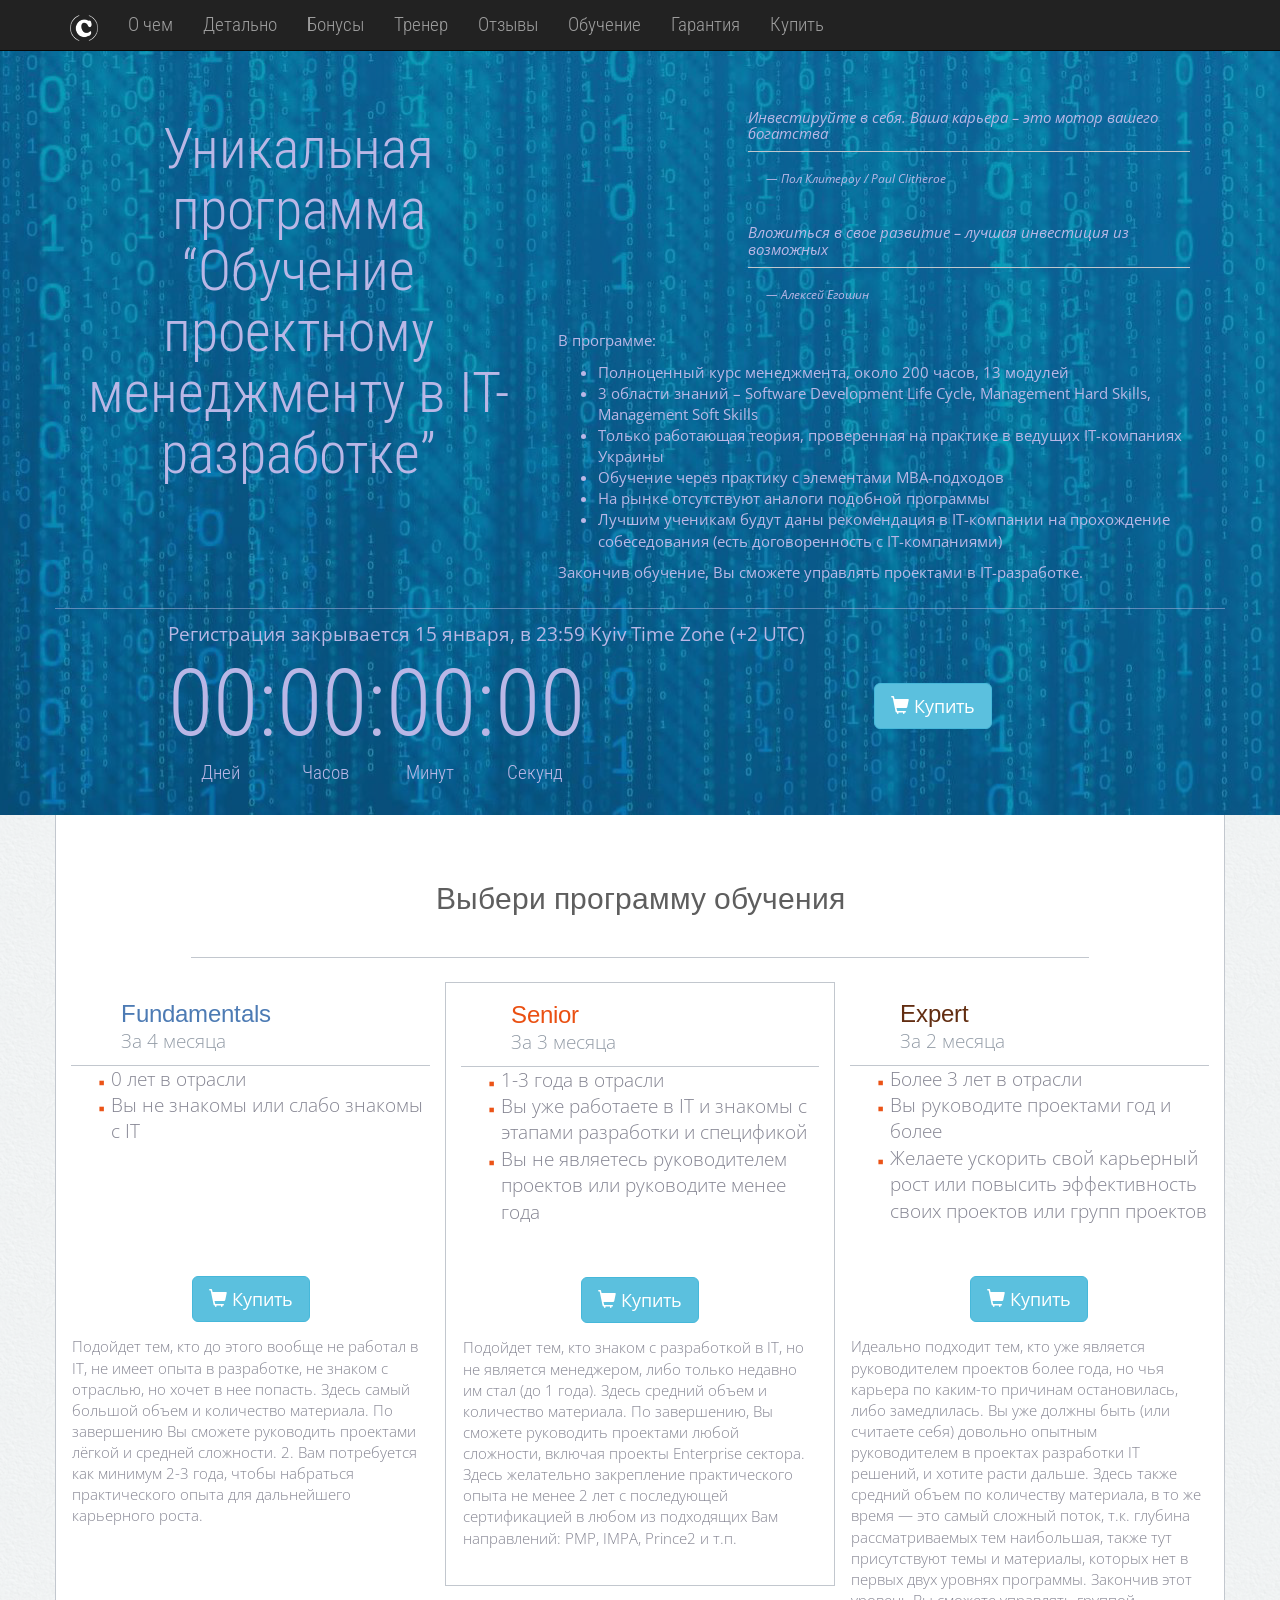
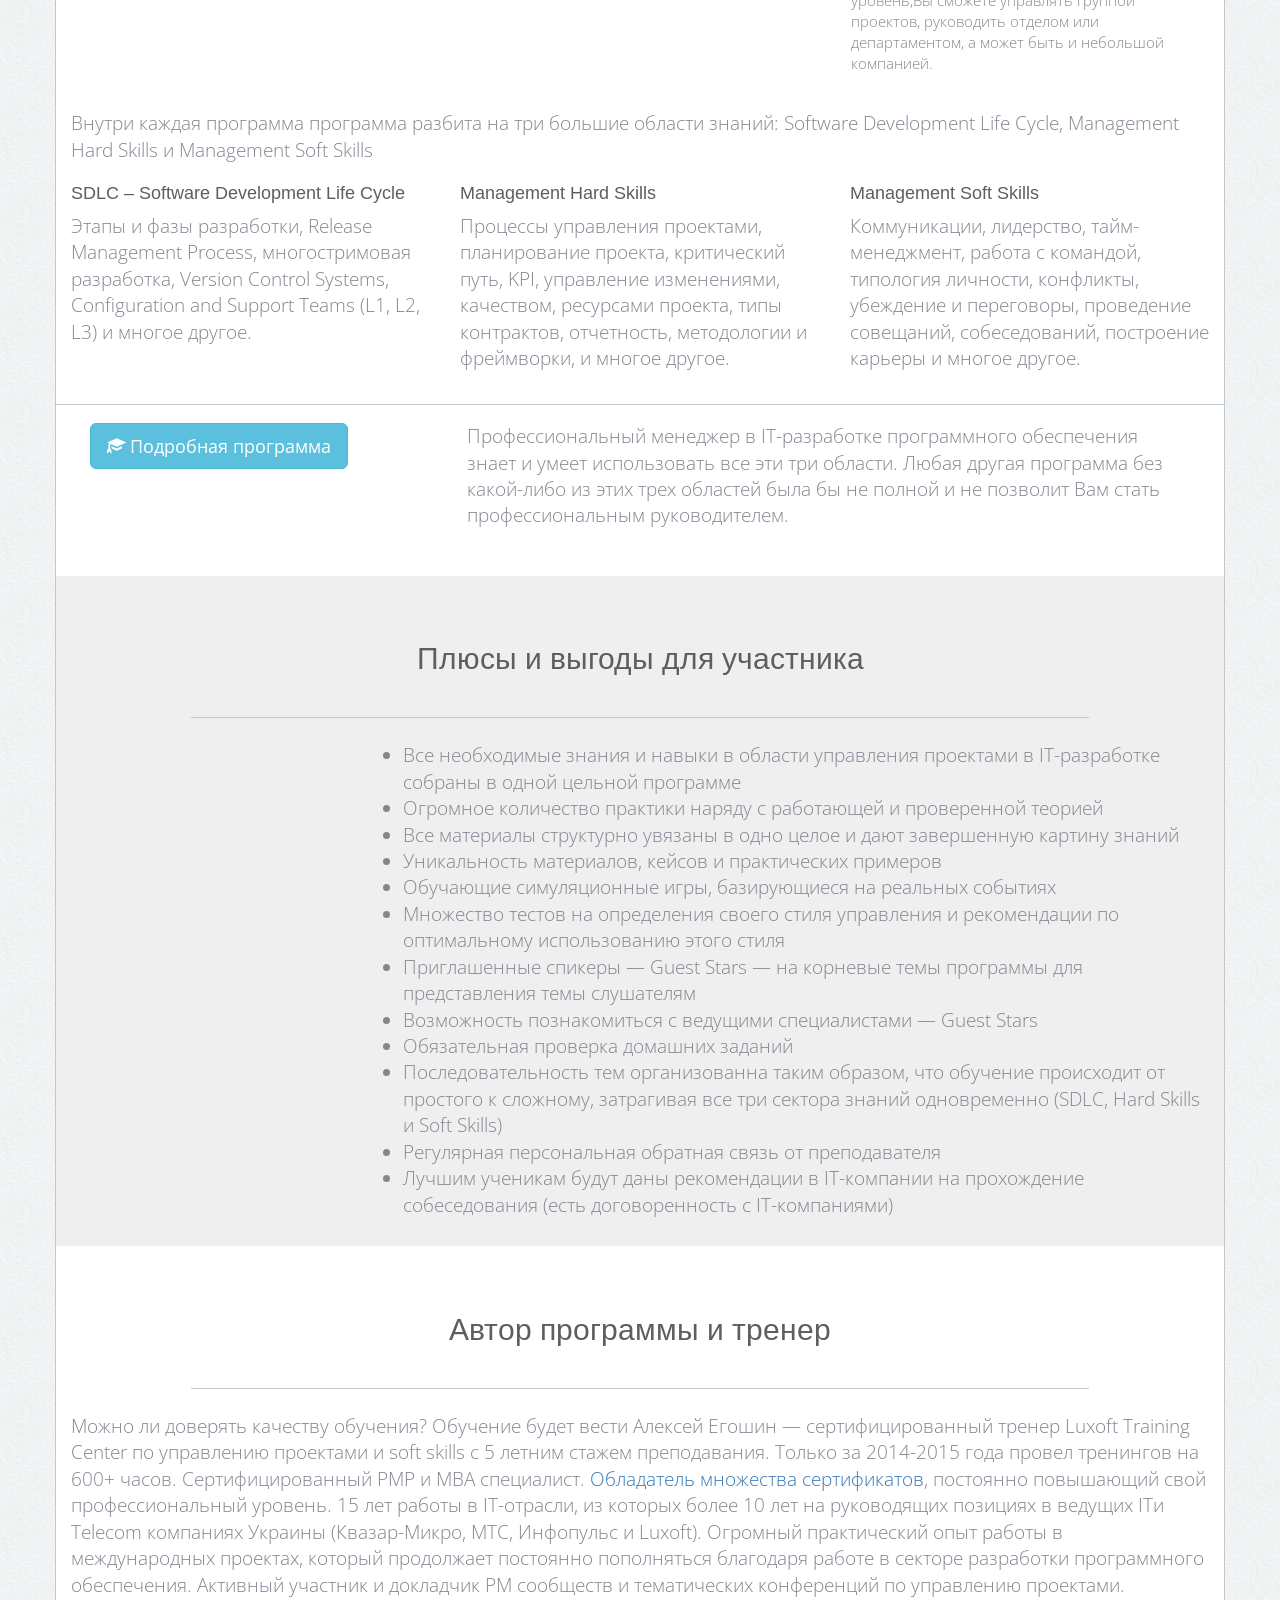
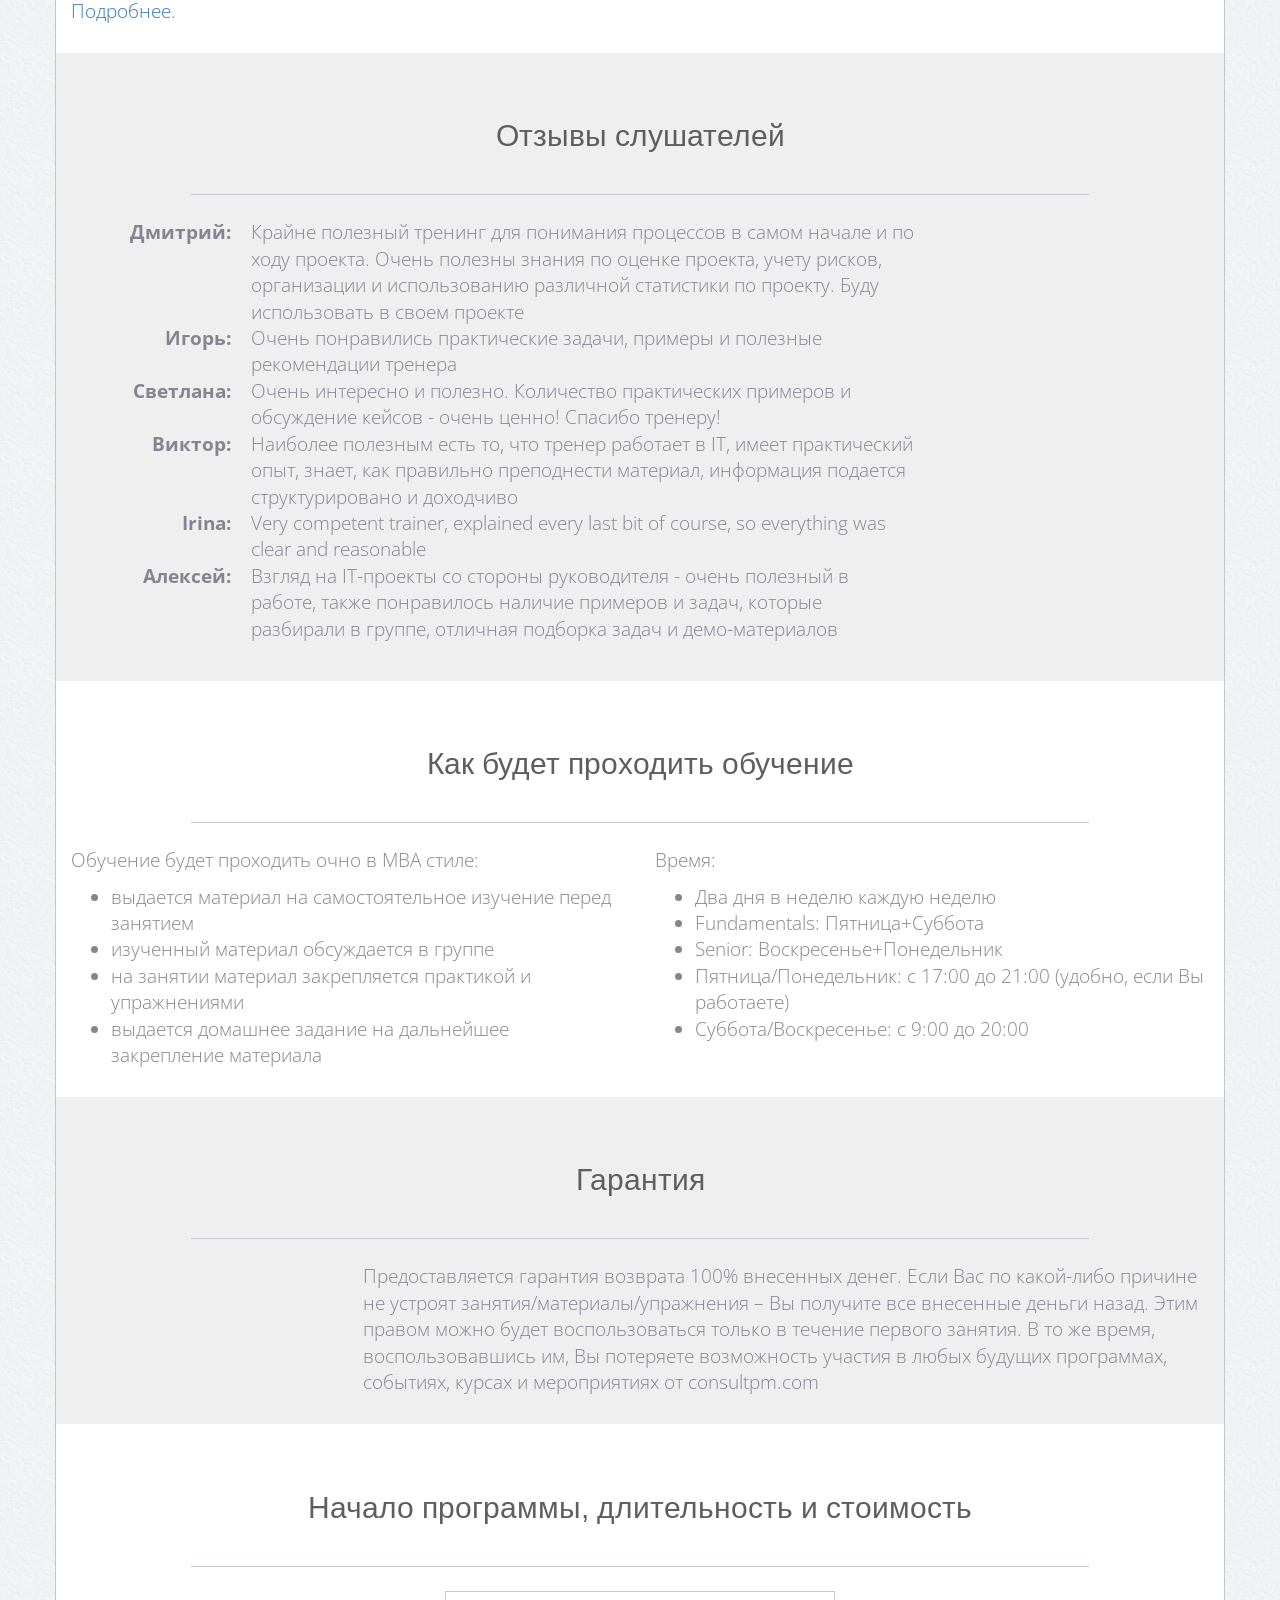
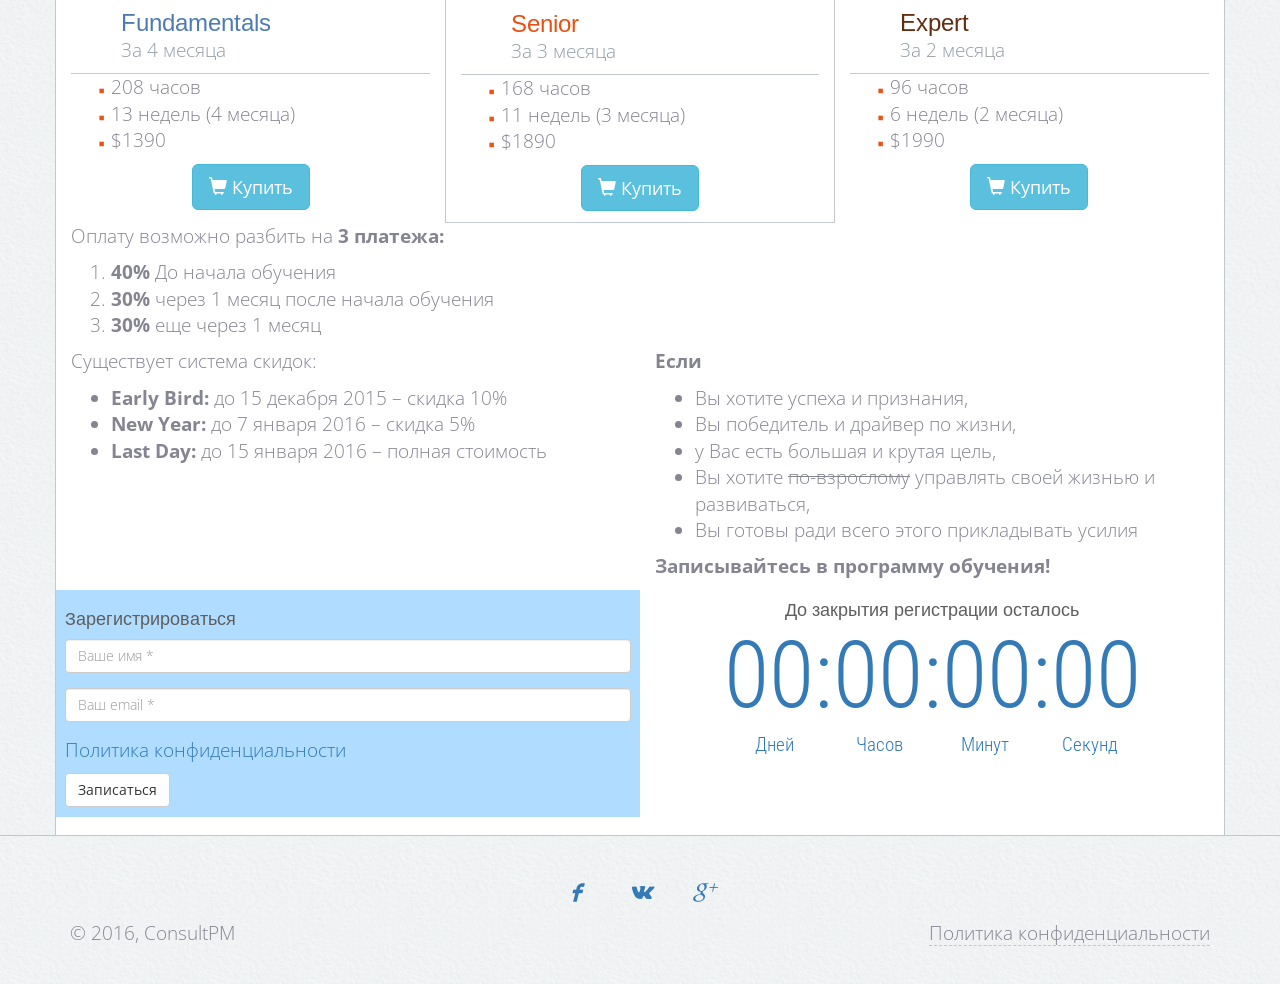
==== commit d39f5558: "Registration form and responsive layouts" ====
--- a/public_html/index.html
+++ b/public_html/index.html
@@ -83,14 +83,14 @@
                             </div>
 						</div><!-- /.row -->
 						<div class="row">
-							<div class="col-md-7 col-md-offset-1">
+							<div class="col-md-7 col-md-offset-1 col-sm-8">
 								<p>Регистрация закрывается 15 января, в 23:59 Kyiv Time Zone (+2 UTC)</p>
                                 <div class="timer">
                                     <p class="time"></p>
                                     <p class="timer-labels"><span>Дней</span><span>Часов</span><span>Минут</span><span>Секунд</span></p>
                                 </div>
                             </div>
-                            <div class="col-md-2 buy-button"><a href="#buy" class="btn btn-lg btn-info"><i class="glyphicon glyphicon-shopping-cart"></i> Купить</a></div>
+                            <div class="col-md-2 col-sm-4 buy-button"><a href="#registration" data-toggle="modal" data-target="#registration" class="btn btn-lg btn-info"><i class="glyphicon glyphicon-shopping-cart"></i> Купить</a></div>
 						</div><!-- /.row -->
 					</div><!-- /.container -->
 				</section>
@@ -114,7 +114,7 @@
 									<li>Вы не знакомы или слабо знакомы с IT</li>
 								</ul>
 								<div class="button">
-									<a href="#buy" class="btn btn-lg btn-info"><i class="glyphicon glyphicon-shopping-cart"></i> Купить</a>
+									<a href="#registration" data-toggle="modal" data-target="#registration" class="btn btn-lg btn-info"><i class="glyphicon glyphicon-shopping-cart"></i> Купить</a>
 								</div>
 								<div class="form-description">
 									<p>Подойдет тем, кто до этого вообще не работал в IT, не имеет опыта в разработке, не знаком с отраслью, но хочет в нее попасть. Здесь самый большой объем и количество материала. По завершению Вы сможете руководить проектами лёгкой и средней сложности. 2.	Вам потребуется как минимум 2-3 года, чтобы набраться практического опыта для дальнейшего карьерного роста.</p>
@@ -131,7 +131,7 @@
 									<li>Вы не являетесь руководителем проектов или руководите менее года</li>
 								</ul>
 								<div class="button">
-									<a href="#buy" class="btn btn-lg btn-info"><i class="glyphicon glyphicon-shopping-cart"></i> Купить</a>
+									<a href="#registration" data-toggle="modal" data-target="#registration" class="btn btn-lg btn-info"><i class="glyphicon glyphicon-shopping-cart"></i> Купить</a>
 								</div>
 								<div class="form-description">
 									<p>Подойдет тем, кто знаком с разработкой в IT, но не является менеджером, либо только недавно им стал (до 1 года). Здесь средний объем и количество материала. По завершению, Вы сможете руководить проектами любой сложности, включая проекты Enterprise сектора. Здесь желательно закрепление практического опыта не менее 2 лет с последующей сертификацией в любом из подходящих Вам направлений: PMP, IMPA, Prince2 и т.п.</p>
@@ -148,7 +148,7 @@
 									<li>Желаете ускорить свой карьерный рост или повысить эффективность своих проектов или групп проектов</li>
 								</ul>
 								<div class="button">
-									<a href="#buy" class="btn btn-lg btn-info"><i class="glyphicon glyphicon-shopping-cart"></i> Купить</a>
+									<a href="#registration" data-toggle="modal" data-target="#registration" class="btn btn-lg btn-info"><i class="glyphicon glyphicon-shopping-cart"></i> Купить</a>
 								</div>
 								<div class="form-description">
 									<p>Идеально подходит тем, кто уже является руководителем проектов более года, но чья карьера по каким-то причинам остановилась, либо замедлилась. Вы уже должны быть (или считаете себя) довольно опытным руководителем в проектах разработки IT решений, и хотите расти дальше. Здесь также средний объем по количеству материала, в то же время — это самый сложный поток, т.к. глубина рассматриваемых тем наибольшая, также тут присутствуют темы и материалы, которых нет в первых двух уровнях программы. Закончив этот уровень,Вы сможете управлять группой проектов, руководить отделом или департаментом, а может быть и небольшой компанией.</p>
@@ -442,7 +442,7 @@
 					<div class="container">
                         <div class="row">
                             <div class="col-md-12">
-								<h2 id="buy">Начало программы, длительность и стоимость</h2>
+                                <h2 id="buy">Начало программы, длительность и стоимость</h2>
                             </div>
                         </div><!-- /.row -->
                         <div class="row study-forms study-prices">
@@ -457,7 +457,7 @@
                                     <li class="price"><span class="currency">$</span>1390</li>
 								</ul>
 								<div class="button">
-									<a href="#buy" class="btn btn-lg btn-info"><i class="glyphicon glyphicon-shopping-cart"></i> Купить</a>
+									<a href="#registration" data-toggle="modal" data-target="#registration" class="btn btn-lg btn-info"><i class="glyphicon glyphicon-shopping-cart"></i> Купить</a>
 								</div>
 							</div>
 							<div class="col-md-4 form senior">
@@ -471,7 +471,7 @@
                                     <li class="price"><span class="currency">$</span>1890</li>
 								</ul>
 								<div class="button">
-									<a href="#buy" class="btn btn-lg btn-info"><i class="glyphicon glyphicon-shopping-cart"></i> Купить</a>
+									<a href="#registration" data-toggle="modal" data-target="#registration" class="btn btn-lg btn-info"><i class="glyphicon glyphicon-shopping-cart"></i> Купить</a>
 								</div>
 							</div>
 							<div class="col-md-4 form expert">
@@ -485,7 +485,7 @@
                                     <li class="price"><span class="currency">$</span>1990</li>
 								</ul>
 								<div class="button">
-									<a href="#buy" class="btn btn-lg btn-info"><i class="glyphicon glyphicon-shopping-cart"></i> Купить</a>
+									<a href="#registration" data-toggle="modal" data-target="#registration" class="btn btn-lg btn-info"><i class="glyphicon glyphicon-shopping-cart"></i> Купить</a>
 								</div>
 							</div>
 						</div><!-- /.row -->
@@ -520,18 +520,54 @@
                                 <p><strong>Записывайтесь в программу обучения!</strong></p>
                             </div>
                         </div><!-- /.row -->
-                        <div class="row">
-                            <div class="col-md-6 col-md-offset-3 bottom-timer">
+
+
+                        <div class="modal fade" id="registration" tabindex="-1" role="dialog" aria-labelledby="registrationLabel">
+                            <div class="modal-dialog" role="document">
+                                <div class="modal-content">
+                                    <div class="modal-header">
+                                        <button type="button" class="close" data-dismiss="modal" aria-label="Close"><span aria-hidden="true">&times;</span></button>
+                                        <h4 class="modal-title" id="registrationLabel">Зарегистрироваться</h4>
+                                    </div>
+                                    <div class="modal-body">
+                                        <form action="">
+                                            <div class="form-group">
+                                                <input type="text" class="form-control" name="name" placeholder="Ваше имя *" required>
+                                            </div>
+                                            <div class="form-group">
+                                                <input type="email" class="form-control" name="email" placeholder="Ваш email *" required>
+                                            </div>
+                                            <p><a href="#policy"  data-toggle="modal" data-target="#policy">Политика конфиденциальности</a></p>
+                                            <button type="submit" class="btn btn-default">Записаться</button>
+                                        </form>
+                                    </div>
+                                </div>
+                            </div>
+                        </div><!-- /.modal -->
+
+
+                        <div class="row">
+                            <div class="col-md-6 hidden-xs registration">
+                                <h4>Зарегистрироваться</h4>
+                                <form action="">
+                                    <div class="form-group">
+                                        <input type="text" class="form-control" name="name" placeholder="Ваше имя *" required>
+                                    </div>
+                                    <div class="form-group">
+                                        <input type="email" class="form-control" name="email" placeholder="Ваш email *" required>
+                                    </div>
+                                    <p><a href="#policy" data-toggle="modal" data-target="#policy">Политика конфиденциальности</a></p>
+                                    <button type="submit" class="btn btn-default">Записаться</button>
+                                </form>
+                            </div>
+                            <div class="col-md-6 bottom-timer">
                                 <h4>До закрытия регистрации осталось</h4>
                                 <div class="timer text-primary">
                                     <p class="time"></p>
                                     <p class="timer-labels"><span>Дней</span><span>Часов</span><span>Минут</span><span>Секунд</span></p>
                                 </div>
-								<div>
-									<a href="#buy" class="btn btn-lg btn-info"><i class="glyphicon glyphicon-shopping-cart"></i> Купить</a>
-								</div>
-                            </div>
-                        </div>
+                            </div>
+                        </div><!-- /.row -->
 					</div>
 				</section>
 
@@ -551,7 +587,6 @@
                             <div class="col-md-6 policy-link">
                                 <p><a href="#policy"  data-toggle="modal" data-target="#policy">Политика конфиденциальности</a></p>
                             </div>
-
 
                             <div class="modal fade" id="policy" tabindex="-1" role="dialog" aria-labelledby="policyLabel">
                                 <div class="modal-dialog" role="document">
--- a/public_html/css/styles.css
+++ b/public_html/css/styles.css
@@ -60,7 +60,7 @@
 /* About */
 .about-container {
     padding-top: 80px;
-    background: url(../img/about_bg.png) center center no-repeat #08527F;
+    background: url(../img/about_bg.png) top center no-repeat #08527F;
     color: rgb(186, 183, 230);
     font-weight: 400;
 }
@@ -133,7 +133,6 @@
 }
 .senior {
     border: 1px solid #C2C7CE;
-    padding-bottom: 0.6em;
 }
 .senior h3 {
 	color: #ea5012;
@@ -150,6 +149,9 @@
 }
 .form ul li{
 	list-style-image: url(../img/icon_li.png);
+}
+.study-forms .form {
+    padding-bottom: 0.6em;
 }
 .form .form-description {
     font-size: 0.8em;
@@ -159,6 +161,12 @@
     margin-top: 1.2em;
     border-top: 1px solid #C2C7CE;
     padding: 1em;
+}
+
+/* Registration */
+.registration {
+    padding: 0.5em;
+    background: #afdcff;
 }
 
 /* Footer */
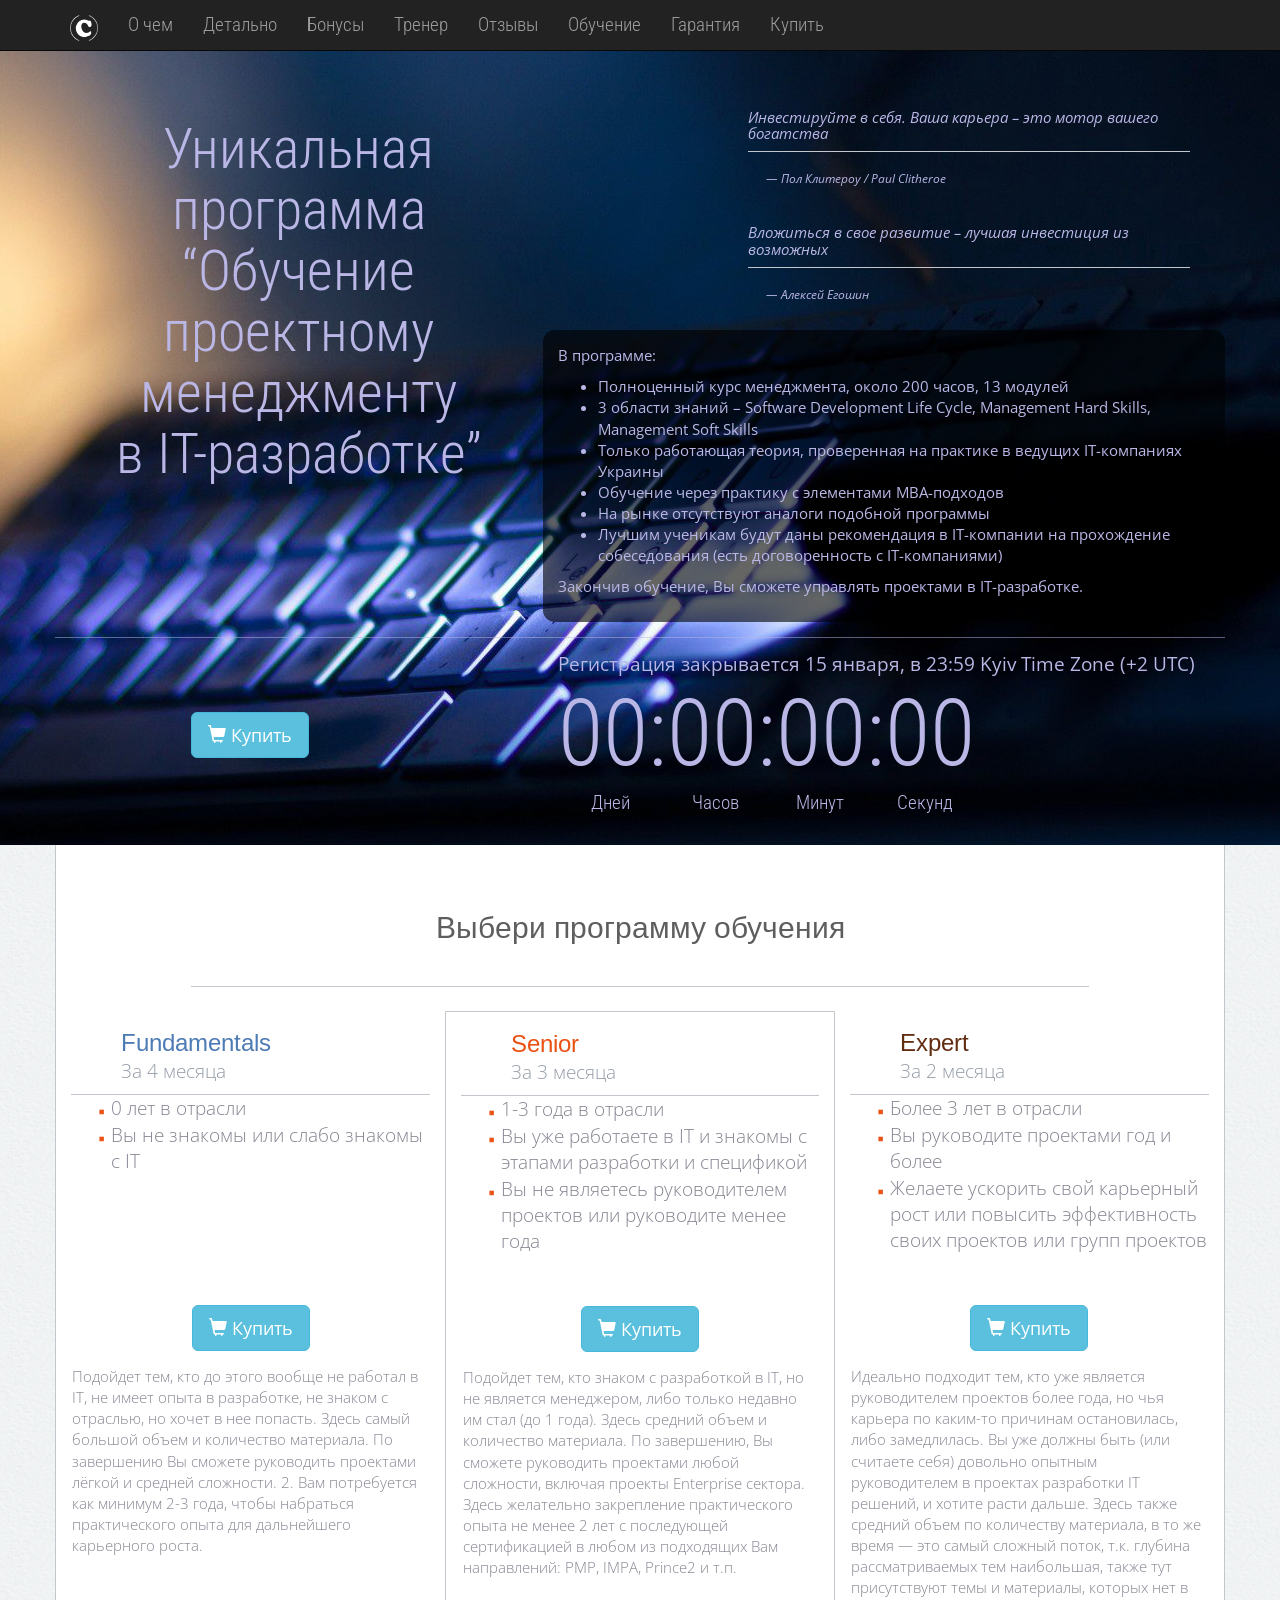
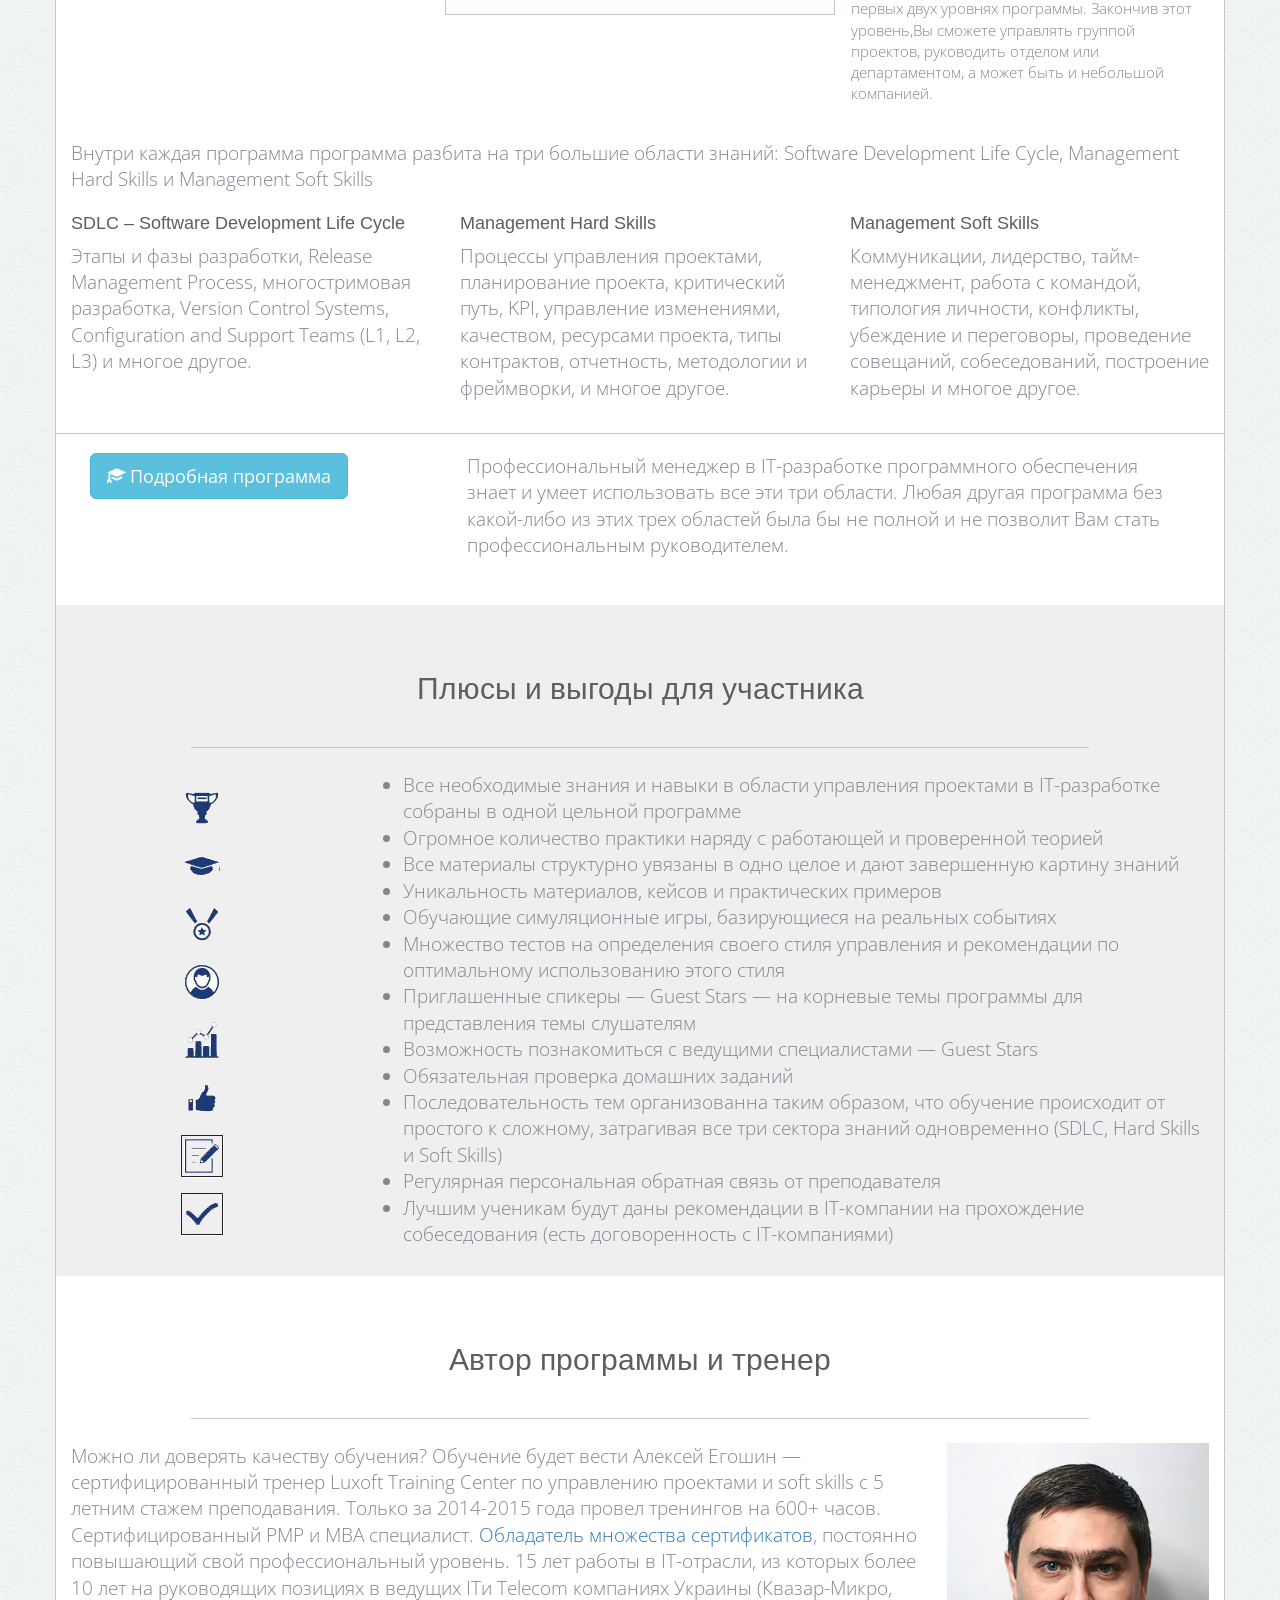
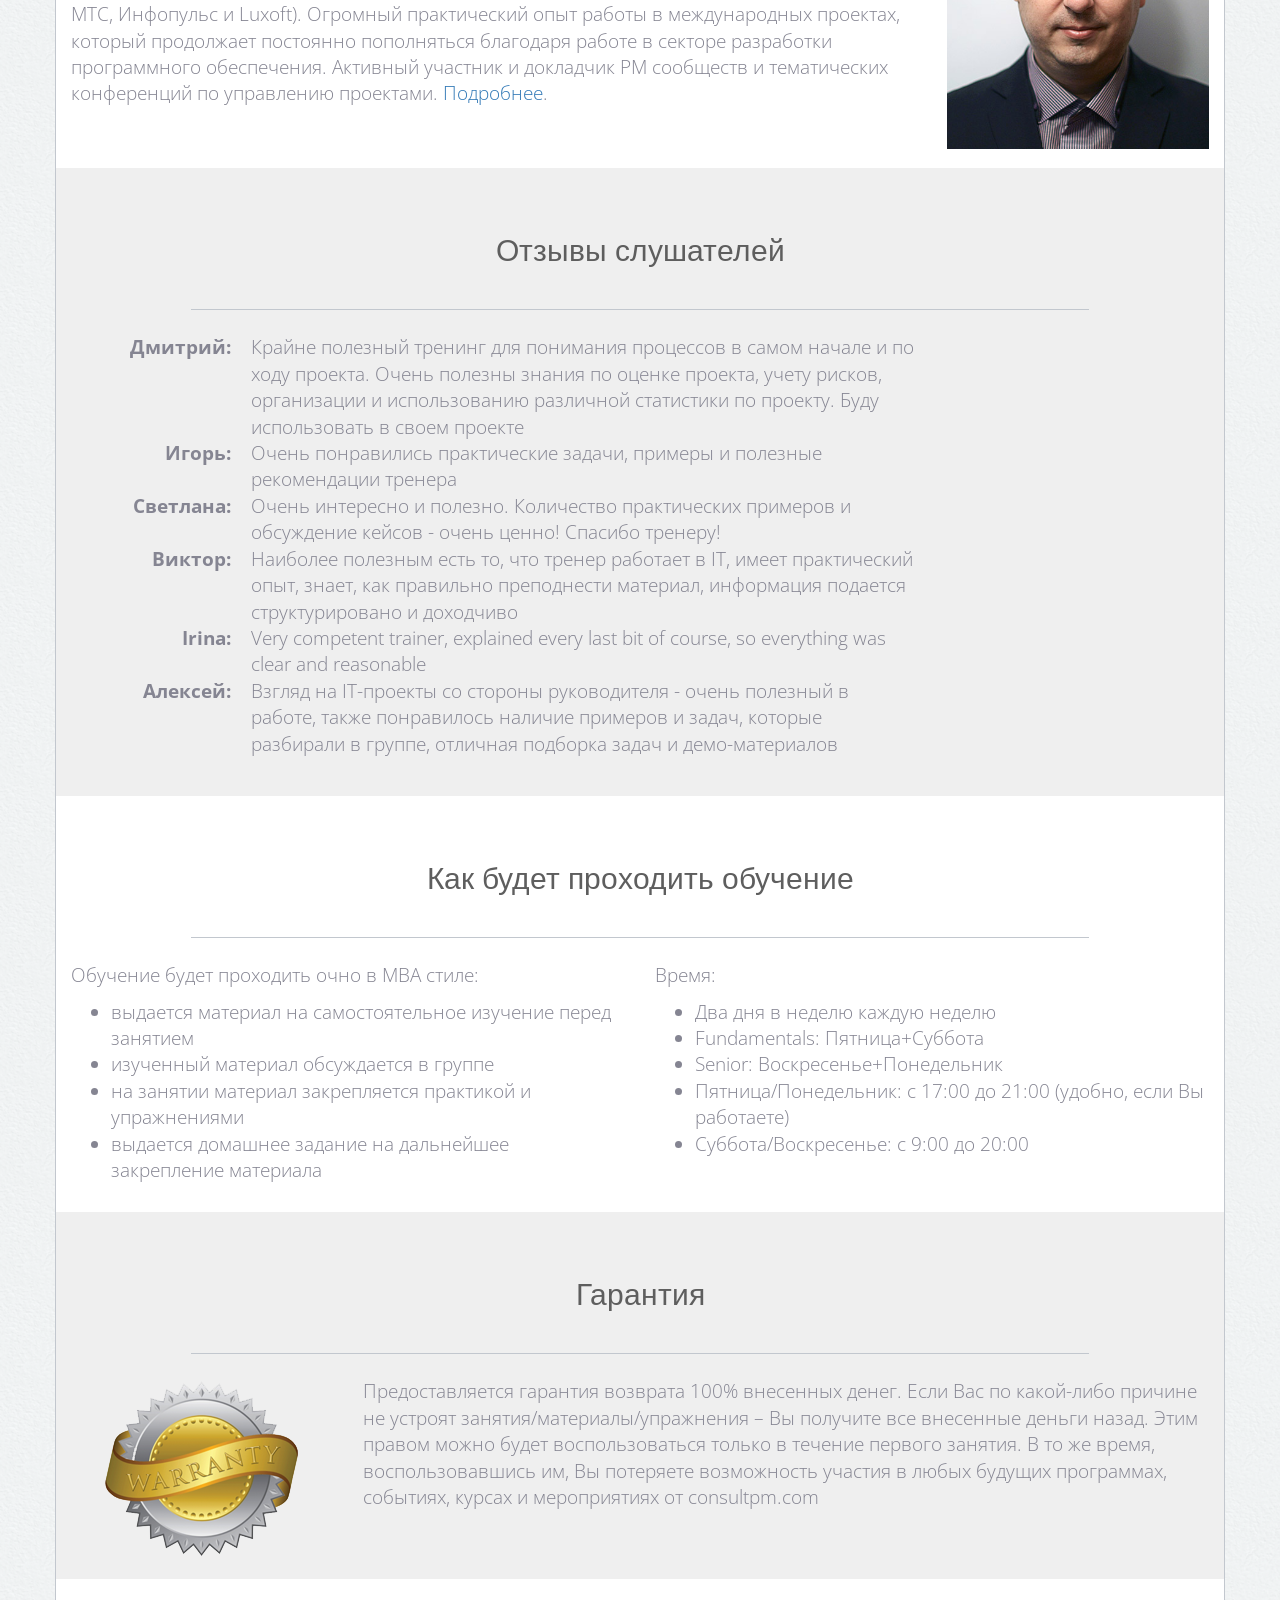
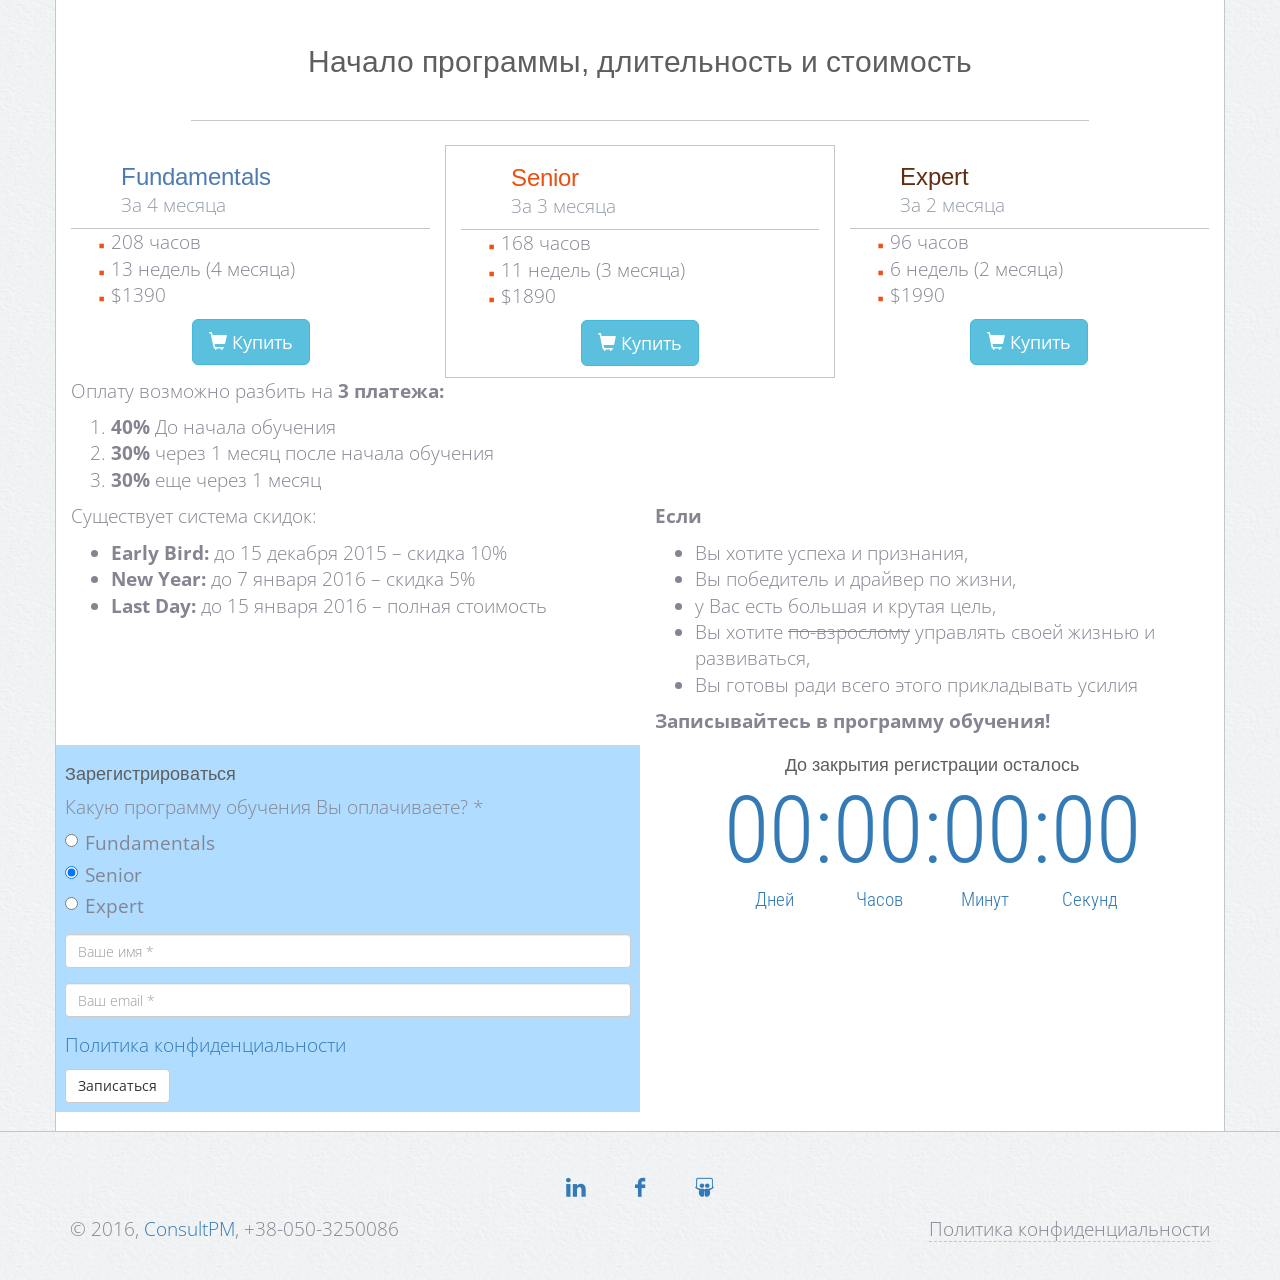
==== commit 808d5a2d: "beta" ====
--- a/public_html/index.html
+++ b/public_html/index.html
@@ -52,7 +52,7 @@
 				<section class="about-container">
 					<div class="container">
 						<div class="row title">
-							<div class="col-md-5"><h1>Уникальная программа <q>Обучение проектному менеджменту в IT-разработке</q></h1></div>
+							<div class="col-md-5"><h1>Уникальная программа <q>Обучение проектному менеджменту <br>в IT-разработке</q></h1></div>
 							<div class="col-md-7">
                                 <div class="row">
                                     <div class="col-md-9 col-md-offset-3">
@@ -83,14 +83,14 @@
                             </div>
 						</div><!-- /.row -->
 						<div class="row">
-							<div class="col-md-7 col-md-offset-1 col-sm-8">
+                            <div class="col-sm-4 buy-button"><a href="#registration" data-toggle="modal" data-target="#registration" class="btn btn-lg btn-info"><i class="glyphicon glyphicon-shopping-cart"></i> Купить</a></div>
+							<div class="col-md-offset-1 col-sm-7">
 								<p>Регистрация закрывается 15 января, в 23:59 Kyiv Time Zone (+2 UTC)</p>
                                 <div class="timer">
                                     <p class="time"></p>
                                     <p class="timer-labels"><span>Дней</span><span>Часов</span><span>Минут</span><span>Секунд</span></p>
                                 </div>
                             </div>
-                            <div class="col-md-2 col-sm-4 buy-button"><a href="#registration" data-toggle="modal" data-target="#registration" class="btn btn-lg btn-info"><i class="glyphicon glyphicon-shopping-cart"></i> Купить</a></div>
 						</div><!-- /.row -->
 					</div><!-- /.container -->
 				</section>
@@ -326,7 +326,16 @@
                             </div>
                         </div><!-- /.row -->
                         <div class="row">
-                            <div class="col-md-3"></div>
+                            <div class="col-md-3 images">
+                                <i class="icon"></i>
+                                <i class="icon"></i>
+                                <i class="icon"></i>
+                                <i class="icon"></i>
+                                <i class="icon"></i>
+                                <i class="icon"></i>
+                                <i class="icon"></i>
+                                <i class="icon"></i>
+                            </div>
                             <div class="col-md-9">
                                 <ul>
                                     <li>Все необходимые знания и навыки в области управления проектами в IT-разработке собраны в одной цельной программе</li>
@@ -355,9 +364,10 @@
                             </div>
                         </div><!-- /.row -->
                         <div class="row">
-                            <div class="col-md-12">
+                            <div class="col-xs-9">
                                 <p>Можно ли доверять качеству обучения? Обучение будет вести Алексей Егошин &mdash; сертифицированный тренер Luxoft Training Center по управлению проектами и soft skills с 5 летним стажем преподавания. Только за 2014-2015 года провел тренингов на 600+ часов. Сертифицированный PMP и MBA специалист. <a href="https://drive.google.com/folderview?id=0B0EfTeQW1vKKWmQ3RWpvZ3Z3WlU&usp=sharing">Обладатель множества сертификатов</a>, постоянно повышающий свой профессиональный уровень. 15 лет работы в IT-отрасли, из которых более 10 лет на руководящих позициях в ведущих ITи Telecom компаниях Украины (Квазар-Микро, MTC, Инфопульс и Luxoft). Огромный практический опыт работы в международных проектах, который продолжает постоянно пополняться благодаря работе в секторе разработки программного обеспечения. Активный участник и докладчик PM сообществ и тематических конференций по управлению проектами. <a href="http://consultpm.com/about/">Подробнее</a>.</p>
                             </div>
+                            <div class="col-xs-3 photo-coach"><img src="img/coach.jpg" alt="Coach" class="img-responsive" /></div>
                         </div><!-- /.row -->
 					</div>
 				</section>
@@ -430,7 +440,7 @@
                             </div>
                         </div><!-- /.row -->
                         <div class="row">
-                            <div class="col-md-3 img"></div>
+                            <div class="col-md-3"><img src="img/warranty.png" alt="Гарантия" class="img-responsive"></div>
                             <div class="col-md-9">
 								<p>Предоставляется гарантия возврата 100% внесенных денег. Если Вас по какой-либо причине не устроят занятия/материалы/упражнения – Вы получите все внесенные деньги назад. Этим правом можно будет воспользоваться только в течение первого занятия. В то же время, воспользовавшись им, Вы потеряете возможность участия в любых будущих программах, событиях, курсах и мероприятиях от consultpm.com</p>
 							</div>
@@ -530,12 +540,20 @@
                                         <h4 class="modal-title" id="registrationLabel">Зарегистрироваться</h4>
                                     </div>
                                     <div class="modal-body">
-                                        <form action="">
+                                        <script type="text/javascript">var submitted=false;</script>
+                                        <iframe name="hidden_iframe" id="hidden_iframe" style="display:none;" onload="if(submitted) {window.location='http://localhost:8383/pmschool/index.html';}"></iframe>
+                                        <form action="https://docs.google.com/forms/d/1lBZnFWBMQSJCMZlx8y6TyPIdC0F6PXB8tbc-U1rdu68/formResponse" method="post" target="hidden_iframe" onsubmit="submitted=true;">
                                             <div class="form-group">
-                                                <input type="text" class="form-control" name="name" placeholder="Ваше имя *" required>
+                                                <p>Какую программу обучения Вы оплачиваете? *</p>
+                                                <div class="radio"><label><input type="radio" name="entry.134836639" value="Fundamentals" required>Fundamentals</label></div>
+                                                <div class="radio"><label><input type="radio" name="entry.134836639" value="Senior" required checked>Senior</label></div>
+                                                <div class="radio"><label><input type="radio" name="entry.134836639" value="Expert" required>Expert</label></div>
                                             </div>
                                             <div class="form-group">
-                                                <input type="email" class="form-control" name="email" placeholder="Ваш email *" required>
+                                                <input type="text" class="form-control" name="entry.1970786522" placeholder="Ваше имя *" required>
+                                            </div>
+                                            <div class="form-group">
+                                                <input type="email" class="form-control" name="entry.442792320" placeholder="Ваш email *" required>
                                             </div>
                                             <p><a href="#policy"  data-toggle="modal" data-target="#policy">Политика конфиденциальности</a></p>
                                             <button type="submit" class="btn btn-default">Записаться</button>
@@ -549,12 +567,20 @@
                         <div class="row">
                             <div class="col-md-6 hidden-xs registration">
                                 <h4>Зарегистрироваться</h4>
-                                <form action="">
+                                <script type="text/javascript">var submitted=false;</script>
+                                <iframe name="hidden_iframe2" id="hidden_iframe2" style="display:none;" onload="if(submitted) {window.location='http://localhost:8383/pmschool/index.html';}"></iframe>
+                                <form action="https://docs.google.com/forms/d/1lBZnFWBMQSJCMZlx8y6TyPIdC0F6PXB8tbc-U1rdu68/formResponse" method="post" target="hidden_iframe2" onsubmit="submitted=true;">
                                     <div class="form-group">
-                                        <input type="text" class="form-control" name="name" placeholder="Ваше имя *" required>
+                                        <p>Какую программу обучения Вы оплачиваете? *</p>
+                                        <div class="radio"><label><input type="radio" name="entry.134836639" value="Fundamentals" required>Fundamentals</label></div>
+                                        <div class="radio"><label><input type="radio" name="entry.134836639" value="Senior" required checked>Senior</label></div>
+                                        <div class="radio"><label><input type="radio" name="entry.134836639" value="Expert" required>Expert</label></div>
                                     </div>
                                     <div class="form-group">
-                                        <input type="email" class="form-control" name="email" placeholder="Ваш email *" required>
+                                        <input type="text" class="form-control" name="entry.1970786522" placeholder="Ваше имя *" required>
+                                    </div>
+                                    <div class="form-group">
+                                        <input type="email" class="form-control" name="entry.442792320" placeholder="Ваш email *" required>
                                     </div>
                                     <p><a href="#policy" data-toggle="modal" data-target="#policy">Политика конфиденциальности</a></p>
                                     <button type="submit" class="btn btn-default">Записаться</button>
@@ -575,14 +601,14 @@
 					<div class="container">
 						<div class="row">
 							<div class="col-md-4 col-md-offset-4 social">
-                                <a href="#"><i class="fontello">&#xe803;</i><span>Facebook</span></a>
-								<a href="#"><i class="fontello">&#xe800;</i><span>VK</span></a>
-								<a href="#"><i class="fontello">&#xe801;</i><span>Google+</span></a>
+                                <a href="https://ua.linkedin.com/in/oleksiyyegoshyn"><span class="fontello">&#xe800;</span><em>LinkedIn</em></a>
+								<a href="https://fb.com/consultpm"><span class="fontello">&#xe801;</span><em>Facebook</em></a>
+								<a href="http://www.slideshare.net/alexeyegoshin777"><span class="fontello">&#xe803;</span><em>Slideshare</em></a>
 							</div>
 						</div>
                         <div class="row">
                             <div class="col-md-6">
-                                &copy; 2016, ConsultPM
+                                &copy; 2016, <a href="http://consultpm.com/">ConsultPM</a>, +38-050-3250086
                             </div>
                             <div class="col-md-6 policy-link">
                                 <p><a href="#policy"  data-toggle="modal" data-target="#policy">Политика конфиденциальности</a></p>
--- a/public_html/css/styles.css
+++ b/public_html/css/styles.css
@@ -60,9 +60,17 @@
 /* About */
 .about-container {
     padding-top: 80px;
-    background: url(../img/about_bg.png) top center no-repeat #08527F;
+    background: url(../img/about_bg.png) -562px -236px no-repeat #0C2D54;
     color: rgb(186, 183, 230);
     font-weight: 400;
+}
+.about-container .inside {
+    background-color: rgba(0,0,0,0.6);
+    padding-top: 1.0em;
+    padding-bottom: 1.0em;
+    border-radius: 0.8em;
+    /* margin-top: 0.2em; */
+    /* margin-bottom: 0.2em; */
 }
 section.about-container .container {
 	background: none;
@@ -163,6 +171,26 @@
     padding: 1em;
 }
 
+/* Images */
+.guarantee-container img {
+    margin: auto;
+}
+.bonuses-container .images i {
+    display: block;
+    width: 43px;
+    height: 43px;
+    margin: 15px auto;
+    background: transparent no-repeat center center;
+}
+.bonuses-container .images i:nth-child(1) { background-image: url(../img/cup.png); }
+.bonuses-container .images i:nth-child(2) { background-image: url(../img/grade.png); }
+.bonuses-container .images i:nth-child(3) { background-image: url(../img/medal.png); }
+.bonuses-container .images i:nth-child(4) { background-image: url(../img/person.png); }
+.bonuses-container .images i:nth-child(5) { background-image: url(../img/graph.png); }
+.bonuses-container .images i:nth-child(6) { background-image: url(../img/ok.png); }
+.bonuses-container .images i:nth-child(7) { background-image: url(../img/plan.png); }
+.bonuses-container .images i:nth-child(8) { background-image: url(../img/yes.png); }
+
 /* Registration */
 .registration {
     padding: 0.5em;
@@ -189,7 +217,7 @@
 .social a:hover {
     background-color: #bebeae;
 }
-.social a>span {
+.social a>em {
     display: none;
 }
 footer .policy-link {
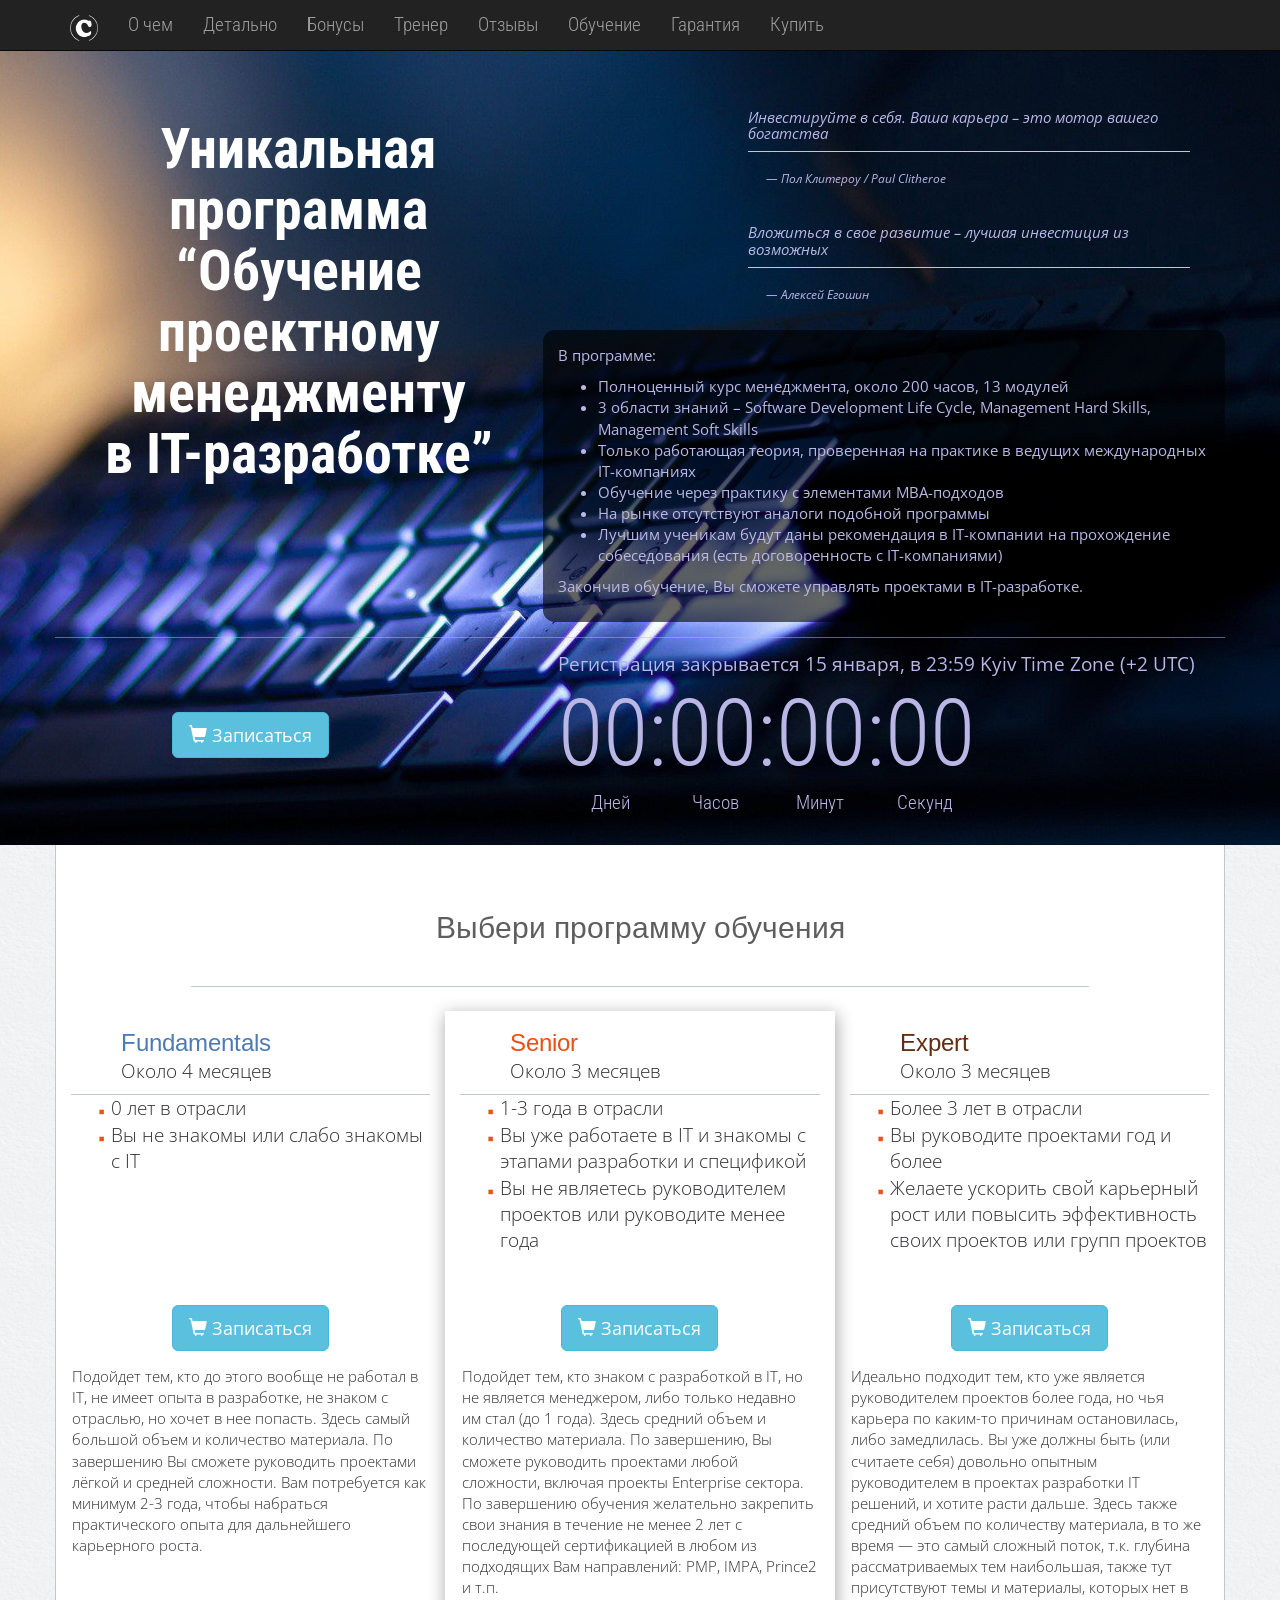
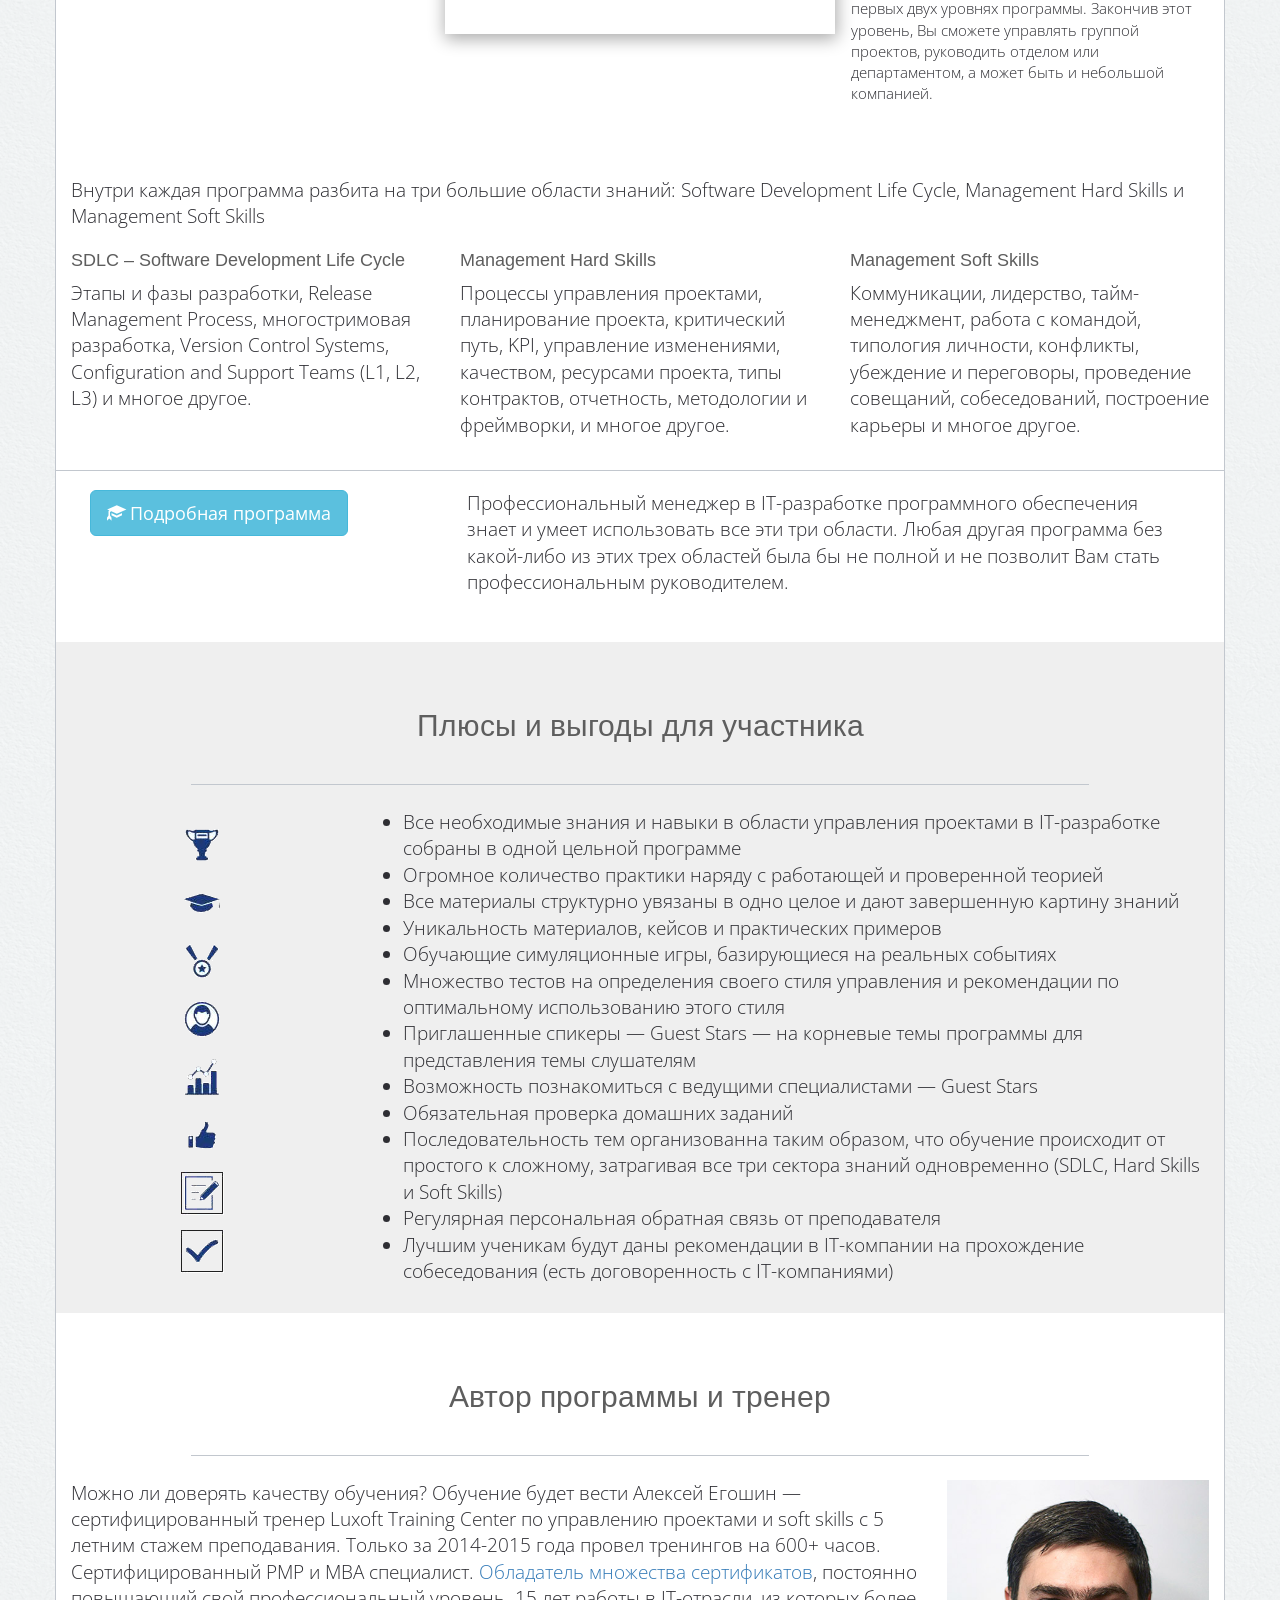
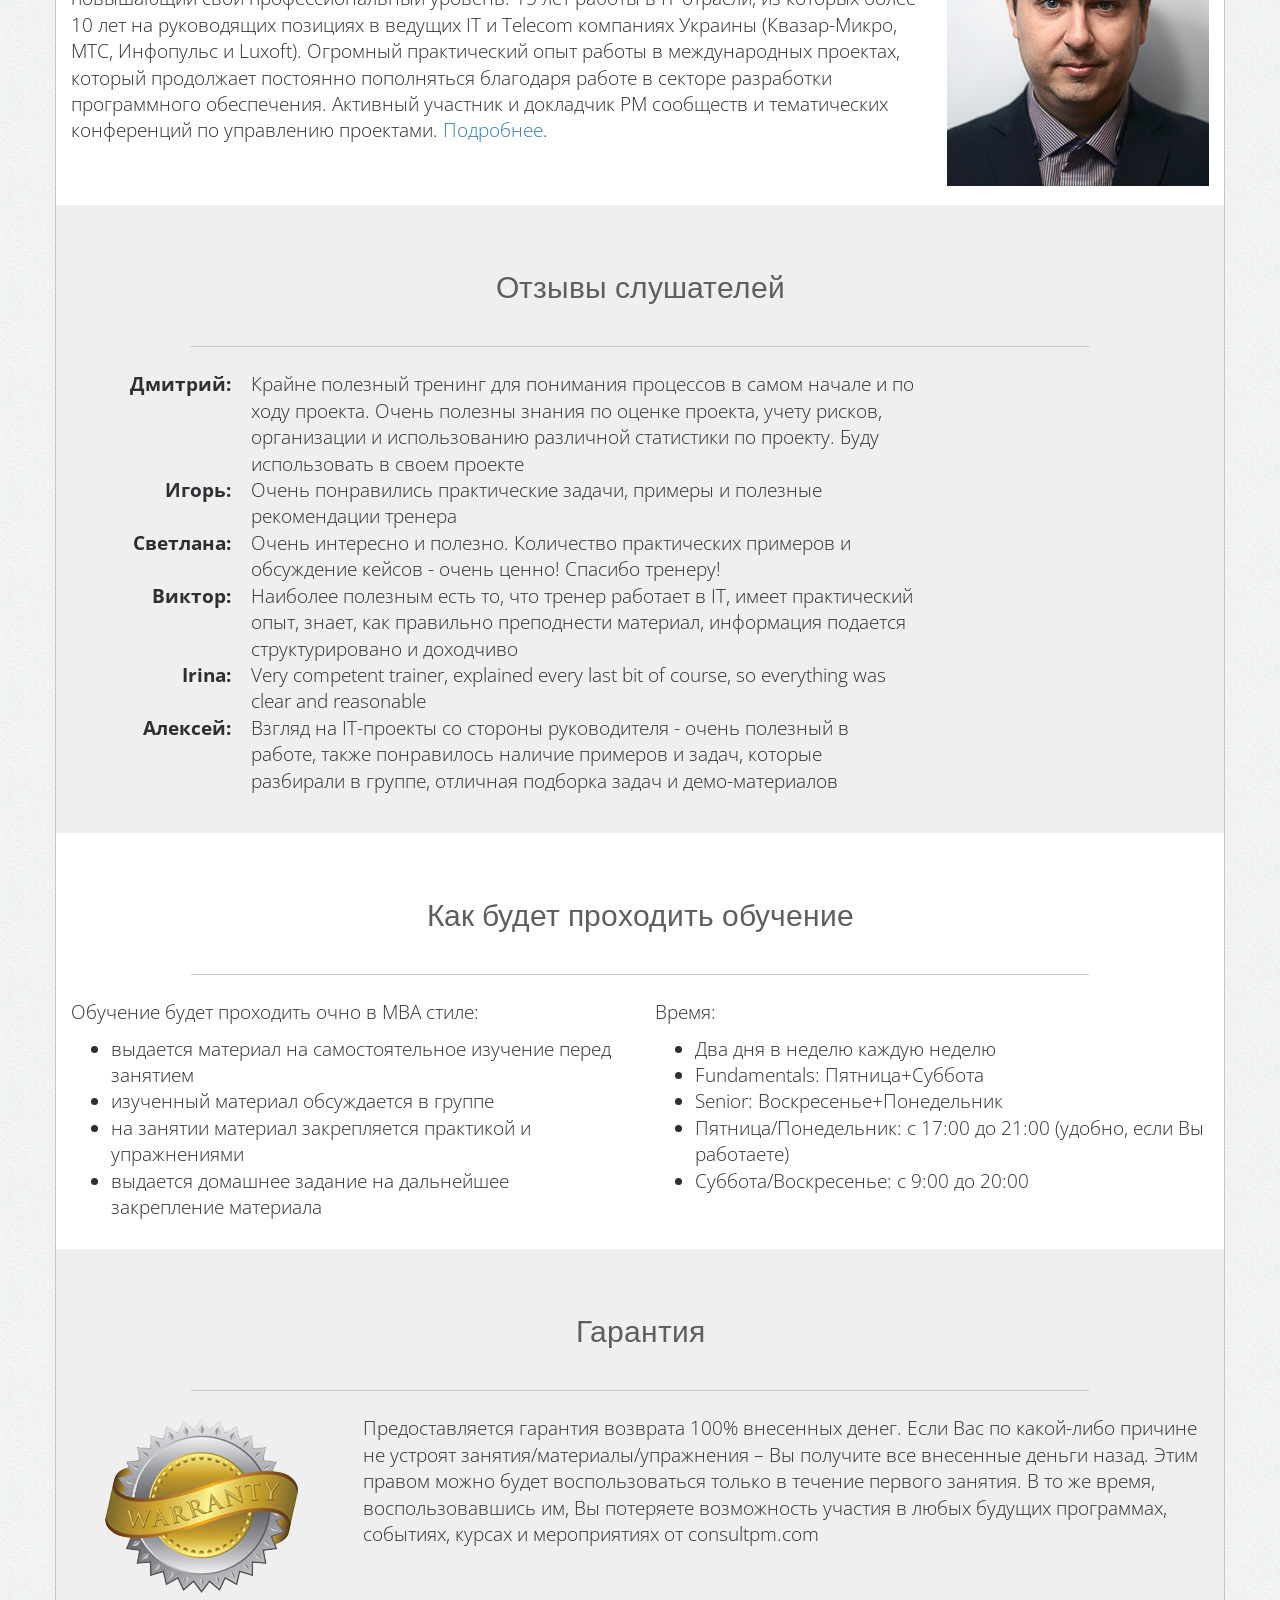
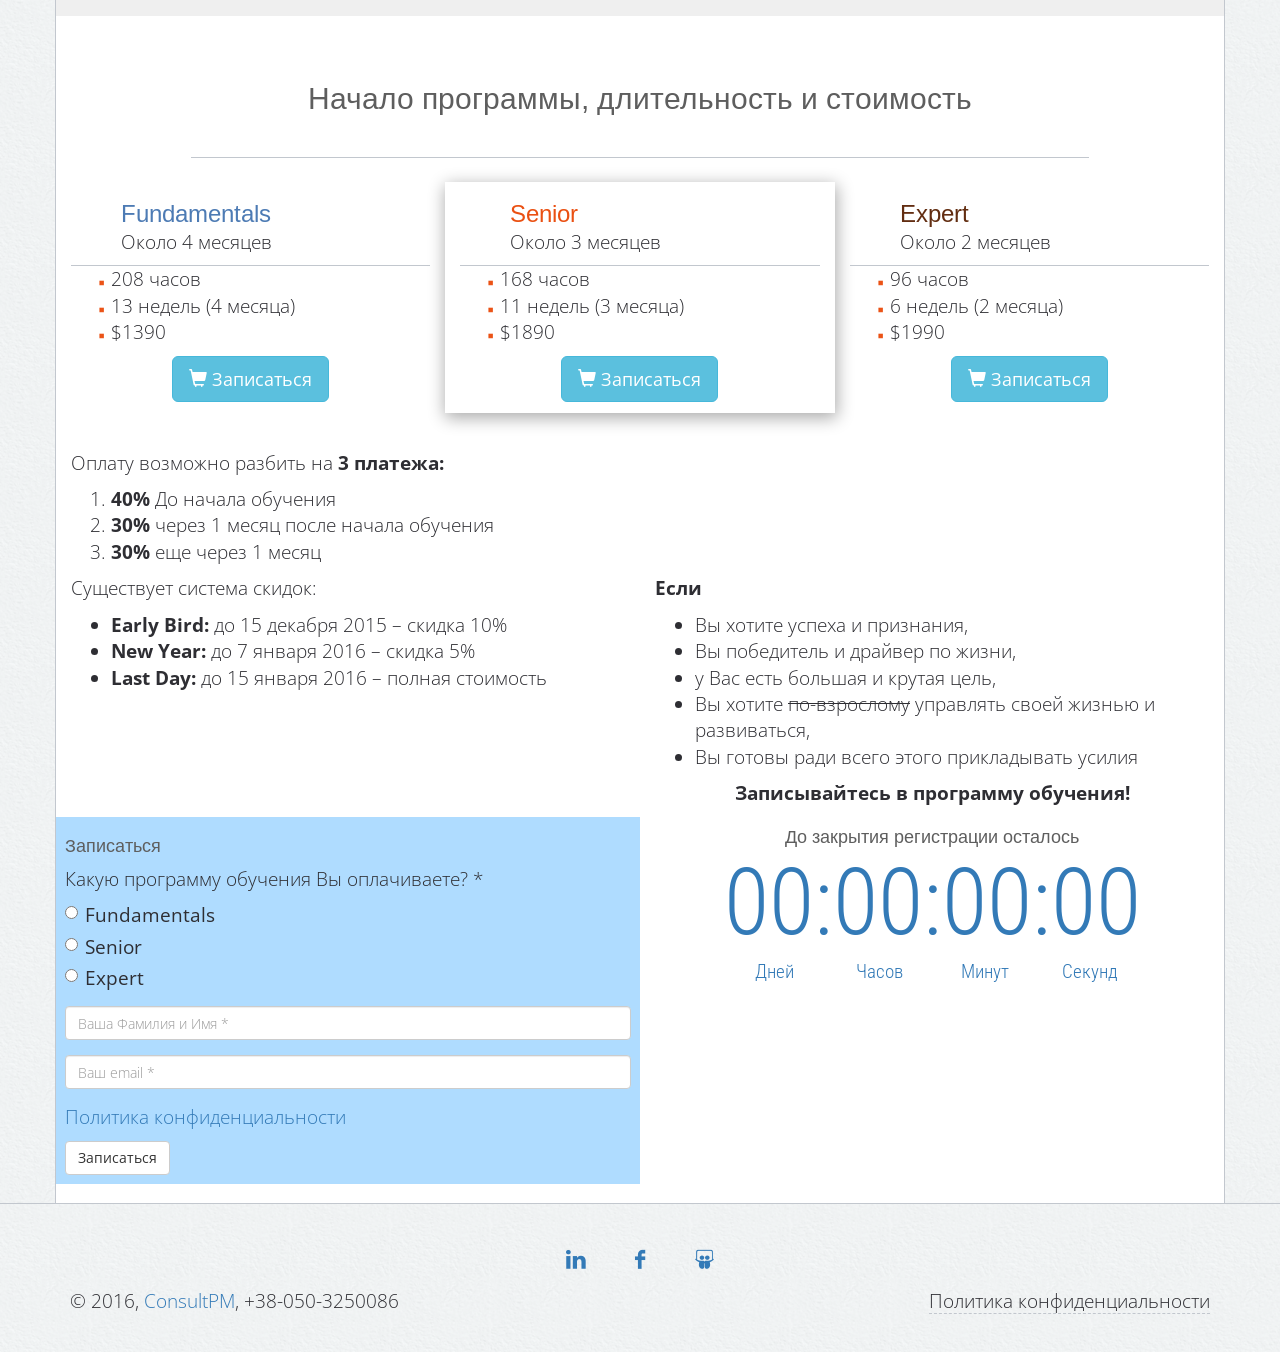
==== commit 382046ed: "final corrections" ====
--- a/public_html/index.html
+++ b/public_html/index.html
@@ -6,7 +6,7 @@
 		<meta name="viewport" content="width=device-width, initial-scale=1">
         <link rel="shortcut icon" href="img/favicon.ico" type="image/x-icon">
 		<title>PM School</title>
-        <link href='https://fonts.googleapis.com/css?family=Arimo&subset=latin,cyrillic,cyrillic-ext' rel='stylesheet' type='text/css'>
+        <link href='https://fonts.googleapis.com/css?family=Arimo:400,700&subset=latin,cyrillic-ext,cyrillic' rel='stylesheet' type='text/css'>
 		<link href='https://fonts.googleapis.com/css?family=Open+Sans:400,300,700&subset=latin,cyrillic,cyrillic-ext' rel='stylesheet' type='text/css'>
         <link href='https://fonts.googleapis.com/css?family=Roboto+Condensed:400,300,700&subset=latin,cyrillic,cyrillic-ext' rel='stylesheet' type='text/css'>
         <!-- Latest compiled and minified CSS -->
@@ -72,7 +72,7 @@
                                         <ul>
                                             <li>Полноценный курс менеджмента, около 200 часов, 13 модулей</li>
                                             <li>3 области знаний – Software Development Life Cycle, Management Hard Skills, Management Soft Skills</li>
-                                            <li>Только работающая теория, проверенная на практике в ведущих IT-компаниях Украины</li>
+                                            <li>Только работающая теория, проверенная на практике в ведущих международных IT-компаниях</li>
                                             <li>Обучение через практику с элементами MBA-подходов</li>
                                             <li>На рынке отсутствуют аналоги подобной программы</li>
                                             <li>Лучшим ученикам будут даны рекомендация в IT-компании на прохождение собеседования (есть договоренность с IT-компаниями)</li>
@@ -83,7 +83,7 @@
                             </div>
 						</div><!-- /.row -->
 						<div class="row">
-                            <div class="col-sm-4 buy-button"><a href="#registration" data-toggle="modal" data-target="#registration" class="btn btn-lg btn-info"><i class="glyphicon glyphicon-shopping-cart"></i> Купить</a></div>
+                            <div class="col-sm-4 buy-button"><a href="#registration" data-toggle="modal" data-target="#registration" class="btn btn-lg btn-info"><i class="glyphicon glyphicon-shopping-cart"></i> Записаться</a></div>
 							<div class="col-md-offset-1 col-sm-7">
 								<p>Регистрация закрывается 15 января, в 23:59 Kyiv Time Zone (+2 UTC)</p>
                                 <div class="timer">
@@ -106,7 +106,7 @@
 							<div class="col-md-4 form fundamental">
 								<div class="topic">
 									<h3>Fundamentals</h3>
-									<div class="form-label">За 4 месяца</div>
+									<div class="form-label">Около 4 месяцев</div>
 								</div>
 
 								<ul>
@@ -114,16 +114,16 @@
 									<li>Вы не знакомы или слабо знакомы с IT</li>
 								</ul>
 								<div class="button">
-									<a href="#registration" data-toggle="modal" data-target="#registration" class="btn btn-lg btn-info"><i class="glyphicon glyphicon-shopping-cart"></i> Купить</a>
+									<a href="#registration" data-toggle="modal" data-target="#registration" class="btn btn-lg btn-info"><i class="glyphicon glyphicon-shopping-cart"></i> Записаться</a>
 								</div>
 								<div class="form-description">
-									<p>Подойдет тем, кто до этого вообще не работал в IT, не имеет опыта в разработке, не знаком с отраслью, но хочет в нее попасть. Здесь самый большой объем и количество материала. По завершению Вы сможете руководить проектами лёгкой и средней сложности. 2.	Вам потребуется как минимум 2-3 года, чтобы набраться практического опыта для дальнейшего карьерного роста.</p>
+									<p>Подойдет тем, кто до этого вообще не работал в IT, не имеет опыта в разработке, не знаком с отраслью, но хочет в нее попасть. Здесь самый большой объем и количество материала. По завершению Вы сможете руководить проектами лёгкой и средней сложности. Вам потребуется как минимум 2-3 года, чтобы набраться практического опыта для дальнейшего карьерного роста.</p>
 								</div>
 							</div>
 							<div class="col-md-4 form senior">
 								<div class="topic">
 									<h3>Senior</h3>
-									<div class="form-label">За 3 месяца</div>
+									<div class="form-label">Около 3 месяцев</div>
 								</div>
 								<ul>
 									<li>1-3 года в отрасли</li>
@@ -131,16 +131,16 @@
 									<li>Вы не являетесь руководителем проектов или руководите менее года</li>
 								</ul>
 								<div class="button">
-									<a href="#registration" data-toggle="modal" data-target="#registration" class="btn btn-lg btn-info"><i class="glyphicon glyphicon-shopping-cart"></i> Купить</a>
+									<a href="#registration" data-toggle="modal" data-target="#registration" class="btn btn-lg btn-info"><i class="glyphicon glyphicon-shopping-cart"></i> Записаться</a>
 								</div>
 								<div class="form-description">
-									<p>Подойдет тем, кто знаком с разработкой в IT, но не является менеджером, либо только недавно им стал (до 1 года). Здесь средний объем и количество материала. По завершению, Вы сможете руководить проектами любой сложности, включая проекты Enterprise сектора. Здесь желательно закрепление практического опыта не менее 2 лет с последующей сертификацией в любом из подходящих Вам направлений: PMP, IMPA, Prince2 и т.п.</p>
+									<p>Подойдет тем, кто знаком с разработкой в IT, но не является менеджером, либо только недавно им стал (до 1 года). Здесь средний объем и количество материала. По завершению, Вы сможете руководить проектами любой сложности, включая проекты Enterprise сектора. По завершению обучения желательно закрепить свои знания в течение не менее 2 лет с последующей сертификацией в любом из подходящих Вам направлений: PMP, IMPA, Prince2 и т.п.</p>
 								</div>
 							</div>
 							<div class="col-md-4 form expert">
 								<div class="topic">
 									<h3>Expert</h3>
-									<div class="form-label">За 2 месяца</div>
+									<div class="form-label">Около 3 месяцев</div>
 								</div>
 								<ul>
 									<li>Более 3 лет в отрасли</li>
@@ -148,16 +148,16 @@
 									<li>Желаете ускорить свой карьерный рост или повысить эффективность своих проектов или групп проектов</li>
 								</ul>
 								<div class="button">
-									<a href="#registration" data-toggle="modal" data-target="#registration" class="btn btn-lg btn-info"><i class="glyphicon glyphicon-shopping-cart"></i> Купить</a>
+									<a href="#registration" data-toggle="modal" data-target="#registration" class="btn btn-lg btn-info"><i class="glyphicon glyphicon-shopping-cart"></i> Записаться</a>
 								</div>
 								<div class="form-description">
-									<p>Идеально подходит тем, кто уже является руководителем проектов более года, но чья карьера по каким-то причинам остановилась, либо замедлилась. Вы уже должны быть (или считаете себя) довольно опытным руководителем в проектах разработки IT решений, и хотите расти дальше. Здесь также средний объем по количеству материала, в то же время — это самый сложный поток, т.к. глубина рассматриваемых тем наибольшая, также тут присутствуют темы и материалы, которых нет в первых двух уровнях программы. Закончив этот уровень,Вы сможете управлять группой проектов, руководить отделом или департаментом, а может быть и небольшой компанией.</p>
+									<p>Идеально подходит тем, кто уже является руководителем проектов более года, но чья карьера по каким-то причинам остановилась, либо замедлилась. Вы уже должны быть (или считаете себя) довольно опытным руководителем в проектах разработки IT решений, и хотите расти дальше. Здесь также средний объем по количеству материала, в то же время — это самый сложный поток, т.к. глубина рассматриваемых тем наибольшая, также тут присутствуют темы и материалы, которых нет в первых двух уровнях программы. Закончив этот уровень, Вы сможете управлять группой проектов, руководить отделом или департаментом, а может быть и небольшой компанией.</p>
 								</div>
 							</div>
 						</div><!-- /.row -->
 						<div class="row">
                             <div class="col-md-12">
-                                <p>Внутри каждая программа программа разбита на три большие области знаний: Software Development Life Cycle, Management Hard Skills и Management Soft Skills</p>
+                                <p>Внутри каждая программа разбита на три большие области знаний: Software Development Life Cycle, Management Hard Skills и Management Soft Skills</p>
                             </div>
 						</div><!-- /.row -->
                         <div class="row">
@@ -365,7 +365,7 @@
                         </div><!-- /.row -->
                         <div class="row">
                             <div class="col-xs-9">
-                                <p>Можно ли доверять качеству обучения? Обучение будет вести Алексей Егошин &mdash; сертифицированный тренер Luxoft Training Center по управлению проектами и soft skills с 5 летним стажем преподавания. Только за 2014-2015 года провел тренингов на 600+ часов. Сертифицированный PMP и MBA специалист. <a href="https://drive.google.com/folderview?id=0B0EfTeQW1vKKWmQ3RWpvZ3Z3WlU&usp=sharing">Обладатель множества сертификатов</a>, постоянно повышающий свой профессиональный уровень. 15 лет работы в IT-отрасли, из которых более 10 лет на руководящих позициях в ведущих ITи Telecom компаниях Украины (Квазар-Микро, MTC, Инфопульс и Luxoft). Огромный практический опыт работы в международных проектах, который продолжает постоянно пополняться благодаря работе в секторе разработки программного обеспечения. Активный участник и докладчик PM сообществ и тематических конференций по управлению проектами. <a href="http://consultpm.com/about/">Подробнее</a>.</p>
+                                <p>Можно ли доверять качеству обучения? Обучение будет вести Алексей Егошин &mdash; сертифицированный тренер Luxoft Training Center по управлению проектами и soft skills с 5 летним стажем преподавания. Только за 2014-2015 года провел тренингов на 600+ часов. Сертифицированный PMP и MBA специалист. <a href="https://drive.google.com/folderview?id=0B0EfTeQW1vKKWmQ3RWpvZ3Z3WlU&usp=sharing">Обладатель множества сертификатов</a>, постоянно повышающий свой профессиональный уровень. 15 лет работы в IT-отрасли, из которых более 10 лет на руководящих позициях в ведущих IT и Telecom компаниях Украины (Квазар-Микро, MTC, Инфопульс и Luxoft). Огромный практический опыт работы в международных проектах, который продолжает постоянно пополняться благодаря работе в секторе разработки программного обеспечения. Активный участник и докладчик PM сообществ и тематических конференций по управлению проектами. <a href="http://consultpm.com/about/">Подробнее</a>.</p>
                             </div>
                             <div class="col-xs-3 photo-coach"><img src="img/coach.jpg" alt="Coach" class="img-responsive" /></div>
                         </div><!-- /.row -->
@@ -459,7 +459,7 @@
 							<div class="col-md-4 form fundamental">
 								<div class="topic">
 									<h3>Fundamentals</h3>
-									<div class="form-label">За 4 месяца</div>
+									<div class="form-label">Около 4 месяцев</div>
 								</div>
 								<ul>
 									<li>208 часов</li>
@@ -467,13 +467,13 @@
                                     <li class="price"><span class="currency">$</span>1390</li>
 								</ul>
 								<div class="button">
-									<a href="#registration" data-toggle="modal" data-target="#registration" class="btn btn-lg btn-info"><i class="glyphicon glyphicon-shopping-cart"></i> Купить</a>
+									<a href="#registration" data-toggle="modal" data-target="#registration" class="btn btn-lg btn-info"><i class="glyphicon glyphicon-shopping-cart"></i> Записаться</a>
 								</div>
 							</div>
 							<div class="col-md-4 form senior">
 								<div class="topic">
 									<h3>Senior</h3>
-									<div class="form-label">За 3 месяца</div>
+									<div class="form-label">Около 3 месяцев</div>
 								</div>
 								<ul>
 									<li>168 часов</li>
@@ -481,13 +481,13 @@
                                     <li class="price"><span class="currency">$</span>1890</li>
 								</ul>
 								<div class="button">
-									<a href="#registration" data-toggle="modal" data-target="#registration" class="btn btn-lg btn-info"><i class="glyphicon glyphicon-shopping-cart"></i> Купить</a>
+									<a href="#registration" data-toggle="modal" data-target="#registration" class="btn btn-lg btn-info"><i class="glyphicon glyphicon-shopping-cart"></i> Записаться</a>
 								</div>
 							</div>
 							<div class="col-md-4 form expert">
 								<div class="topic">
 									<h3>Expert</h3>
-									<div class="form-label">За 2 месяца</div>
+									<div class="form-label">Около 2 месяцев</div>
 								</div>
 								<ul>
 									<li>96 часов</li>
@@ -495,7 +495,7 @@
                                     <li class="price"><span class="currency">$</span>1990</li>
 								</ul>
 								<div class="button">
-									<a href="#registration" data-toggle="modal" data-target="#registration" class="btn btn-lg btn-info"><i class="glyphicon glyphicon-shopping-cart"></i> Купить</a>
+									<a href="#registration" data-toggle="modal" data-target="#registration" class="btn btn-lg btn-info"><i class="glyphicon glyphicon-shopping-cart"></i> Записаться</a>
 								</div>
 							</div>
 						</div><!-- /.row -->
@@ -527,7 +527,7 @@
                                     <li>Вы хотите <del>по-взрослому</del> управлять своей жизнью и развиваться,</li>
                                     <li>Вы готовы ради всего этого прикладывать усилия</li>
                                 </ul>
-                                <p><strong>Записывайтесь в программу обучения!</strong></p>
+                                <p style="text-align: center;"><strong>Записывайтесь в программу обучения!</strong></p>
                             </div>
                         </div><!-- /.row -->
 
@@ -537,7 +537,7 @@
                                 <div class="modal-content">
                                     <div class="modal-header">
                                         <button type="button" class="close" data-dismiss="modal" aria-label="Close"><span aria-hidden="true">&times;</span></button>
-                                        <h4 class="modal-title" id="registrationLabel">Зарегистрироваться</h4>
+                                        <h4 class="modal-title" id="registrationLabel">Записаться</h4>
                                     </div>
                                     <div class="modal-body">
                                         <script type="text/javascript">var submitted=false;</script>
@@ -546,11 +546,11 @@
                                             <div class="form-group">
                                                 <p>Какую программу обучения Вы оплачиваете? *</p>
                                                 <div class="radio"><label><input type="radio" name="entry.134836639" value="Fundamentals" required>Fundamentals</label></div>
-                                                <div class="radio"><label><input type="radio" name="entry.134836639" value="Senior" required checked>Senior</label></div>
+                                                <div class="radio"><label><input type="radio" name="entry.134836639" value="Senior" required>Senior</label></div>
                                                 <div class="radio"><label><input type="radio" name="entry.134836639" value="Expert" required>Expert</label></div>
                                             </div>
                                             <div class="form-group">
-                                                <input type="text" class="form-control" name="entry.1970786522" placeholder="Ваше имя *" required>
+                                                <input type="text" class="form-control" name="entry.1970786522" placeholder="Ваша Фамилия и Имя *" required>
                                             </div>
                                             <div class="form-group">
                                                 <input type="email" class="form-control" name="entry.442792320" placeholder="Ваш email *" required>
@@ -566,18 +566,18 @@
 
                         <div class="row">
                             <div class="col-md-6 hidden-xs registration">
-                                <h4>Зарегистрироваться</h4>
+                                <h4>Записаться</h4>
                                 <script type="text/javascript">var submitted=false;</script>
                                 <iframe name="hidden_iframe2" id="hidden_iframe2" style="display:none;" onload="if(submitted) {window.location='http://localhost:8383/pmschool/index.html';}"></iframe>
                                 <form action="https://docs.google.com/forms/d/1lBZnFWBMQSJCMZlx8y6TyPIdC0F6PXB8tbc-U1rdu68/formResponse" method="post" target="hidden_iframe2" onsubmit="submitted=true;">
                                     <div class="form-group">
                                         <p>Какую программу обучения Вы оплачиваете? *</p>
                                         <div class="radio"><label><input type="radio" name="entry.134836639" value="Fundamentals" required>Fundamentals</label></div>
-                                        <div class="radio"><label><input type="radio" name="entry.134836639" value="Senior" required checked>Senior</label></div>
+                                        <div class="radio"><label><input type="radio" name="entry.134836639" value="Senior" required>Senior</label></div>
                                         <div class="radio"><label><input type="radio" name="entry.134836639" value="Expert" required>Expert</label></div>
                                     </div>
                                     <div class="form-group">
-                                        <input type="text" class="form-control" name="entry.1970786522" placeholder="Ваше имя *" required>
+                                        <input type="text" class="form-control" name="entry.1970786522" placeholder="Ваша Фамилия и Имя *" required>
                                     </div>
                                     <div class="form-group">
                                         <input type="email" class="form-control" name="entry.442792320" placeholder="Ваш email *" required>
--- a/public_html/css/styles.css
+++ b/public_html/css/styles.css
@@ -6,7 +6,7 @@
 /* Fonts */
 body {
     font-family: 'Open Sans', sans-serif;
-    color: #858592;
+    color: #2E2E33;
     font-weight: 300;
     font-size: 185%;
 }
@@ -77,8 +77,8 @@
 	border: none;
 }
 .about-container h1 {
-    font-weight: 300;
-    color: inherit;
+    font-weight: 700;
+    color: #ffffff;
     font-size: 3em;
     font-family: 'Roboto Condensed', sans-serif;
     text-align: center;
@@ -140,7 +140,8 @@
 	color: #4d7bb4;
 }
 .senior {
-    border: 1px solid #C2C7CE;
+    /* border: 1px solid #C2C7CE; */
+    box-shadow: 1px 4px 16px 1px #ababab;
 }
 .senior h3 {
 	color: #ea5012;
@@ -152,11 +153,13 @@
 	margin-bottom: 0px;
 }
 .form-label {
-	color: #939ca7;
 	margin-bottom: 10px;
 }
 .form ul li{
 	list-style-image: url(../img/icon_li.png);
+}
+.study-forms {
+    margin-bottom: 2em;
 }
 .study-forms .form {
     padding-bottom: 0.6em;
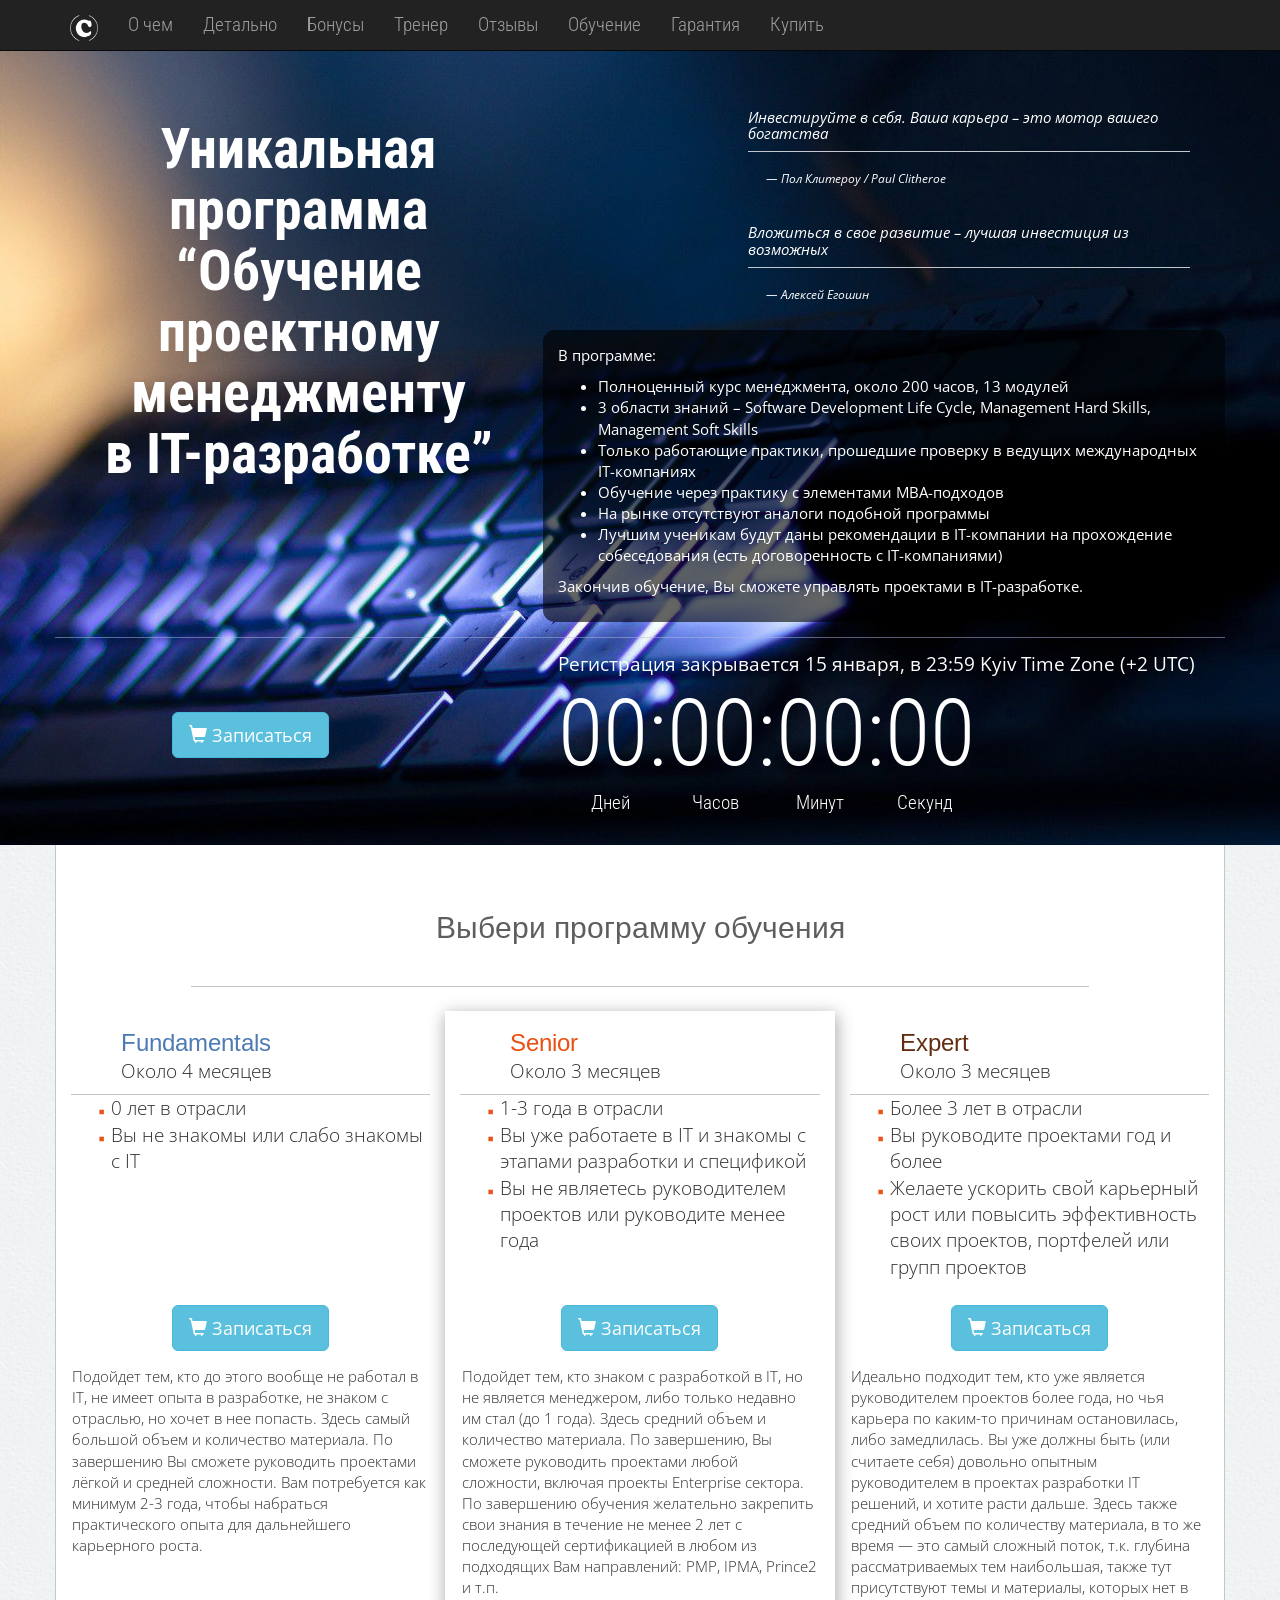
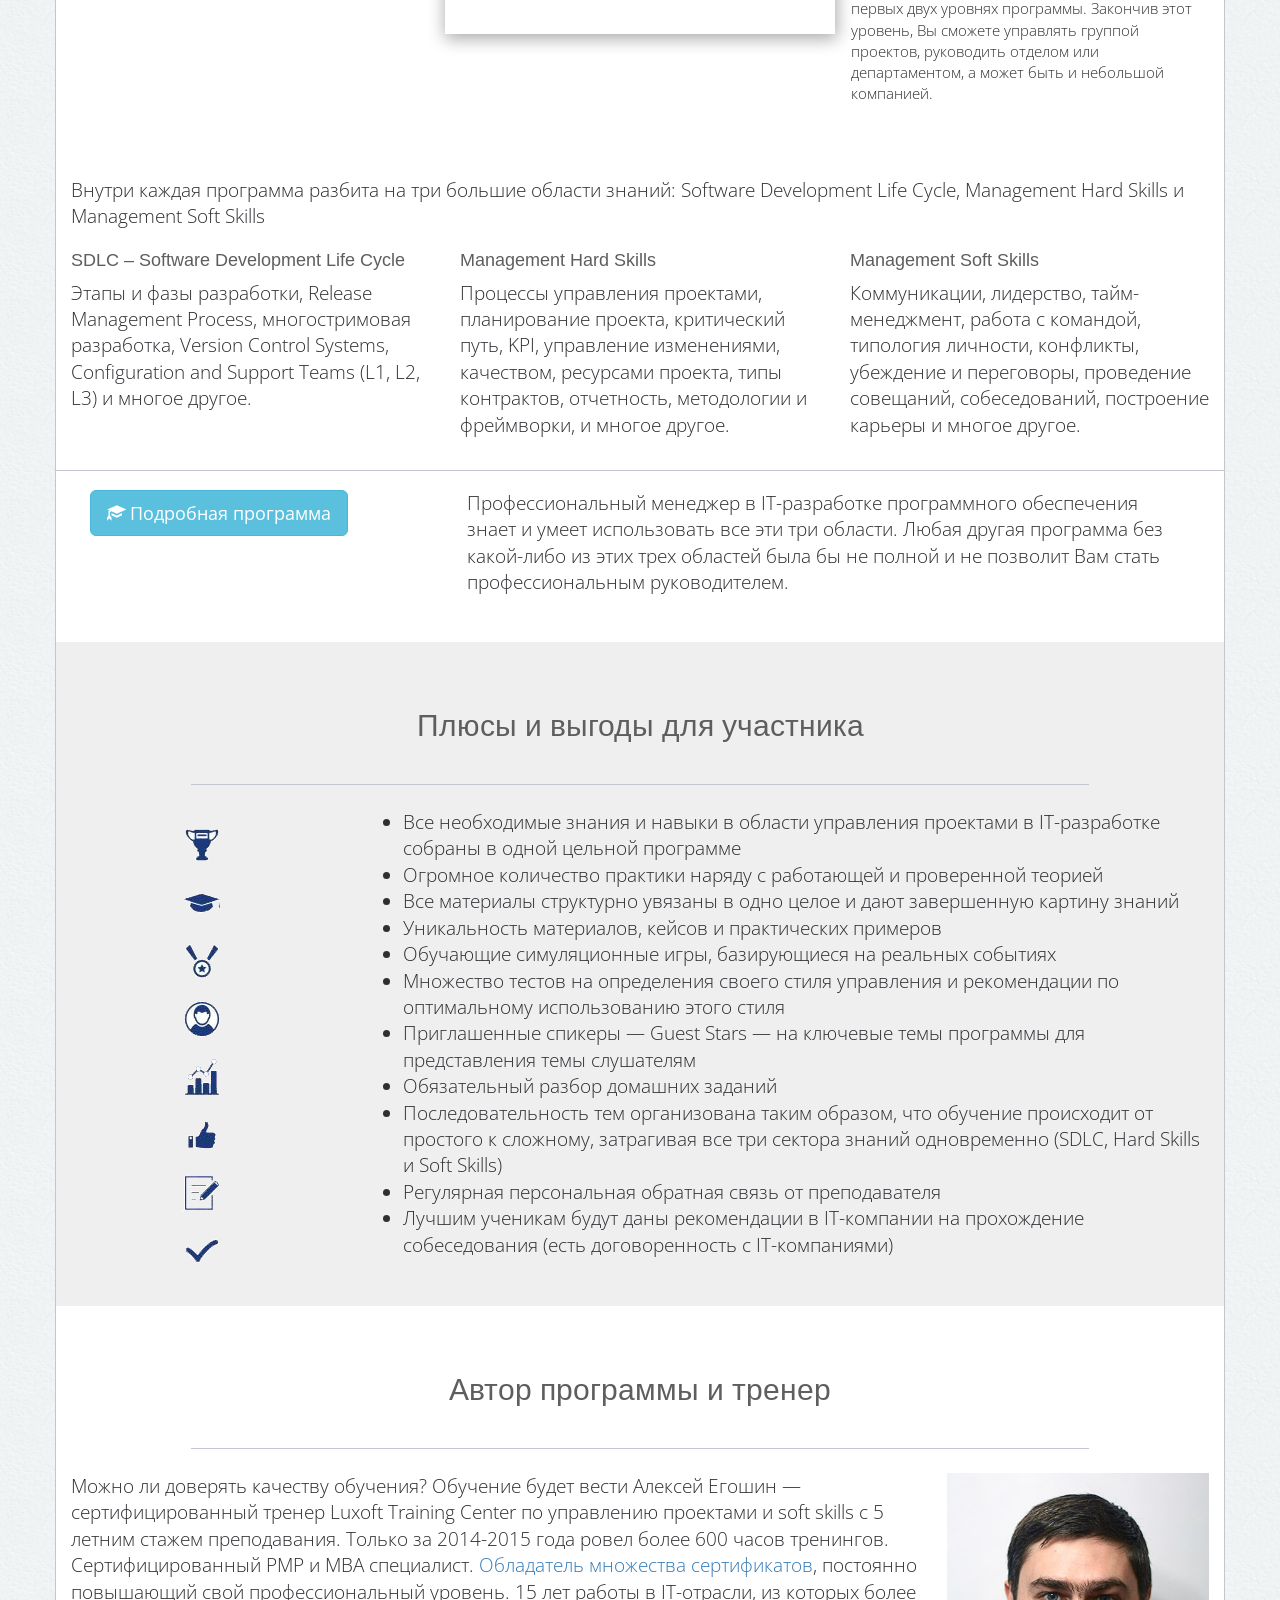
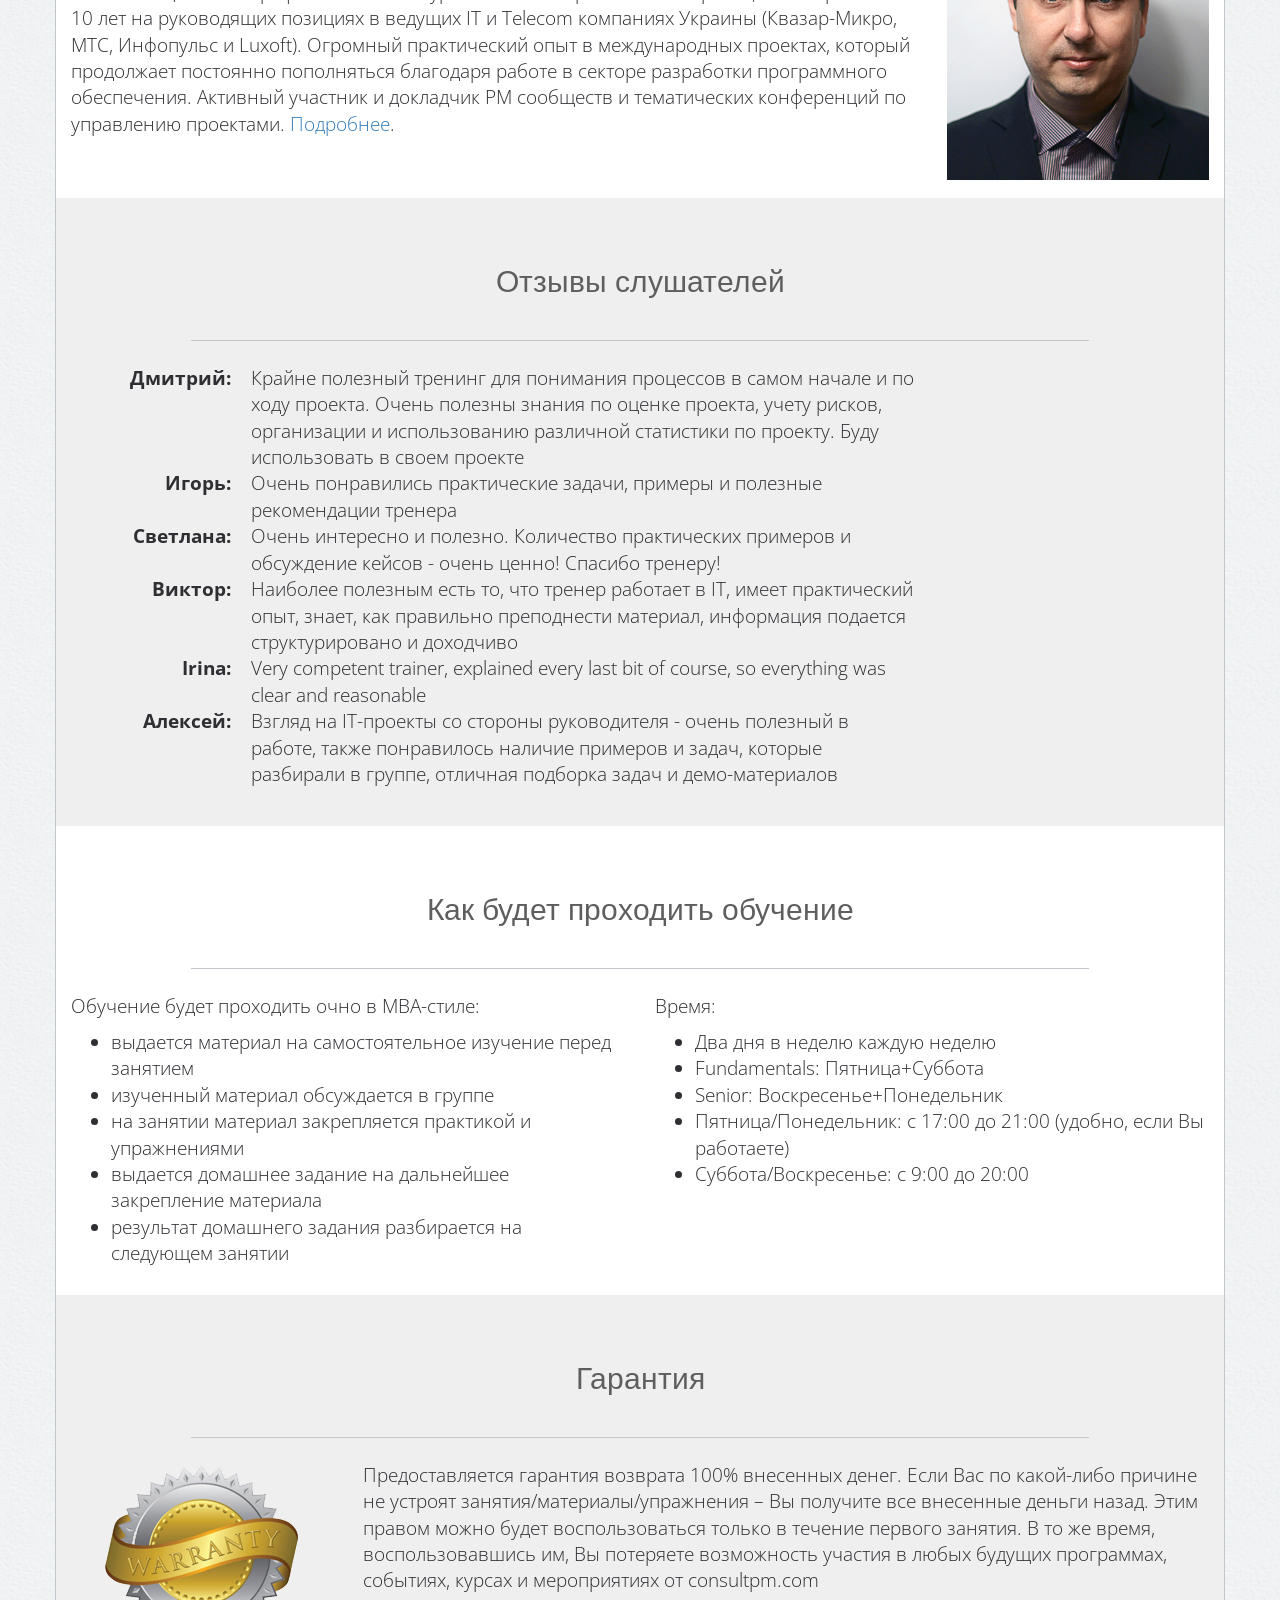
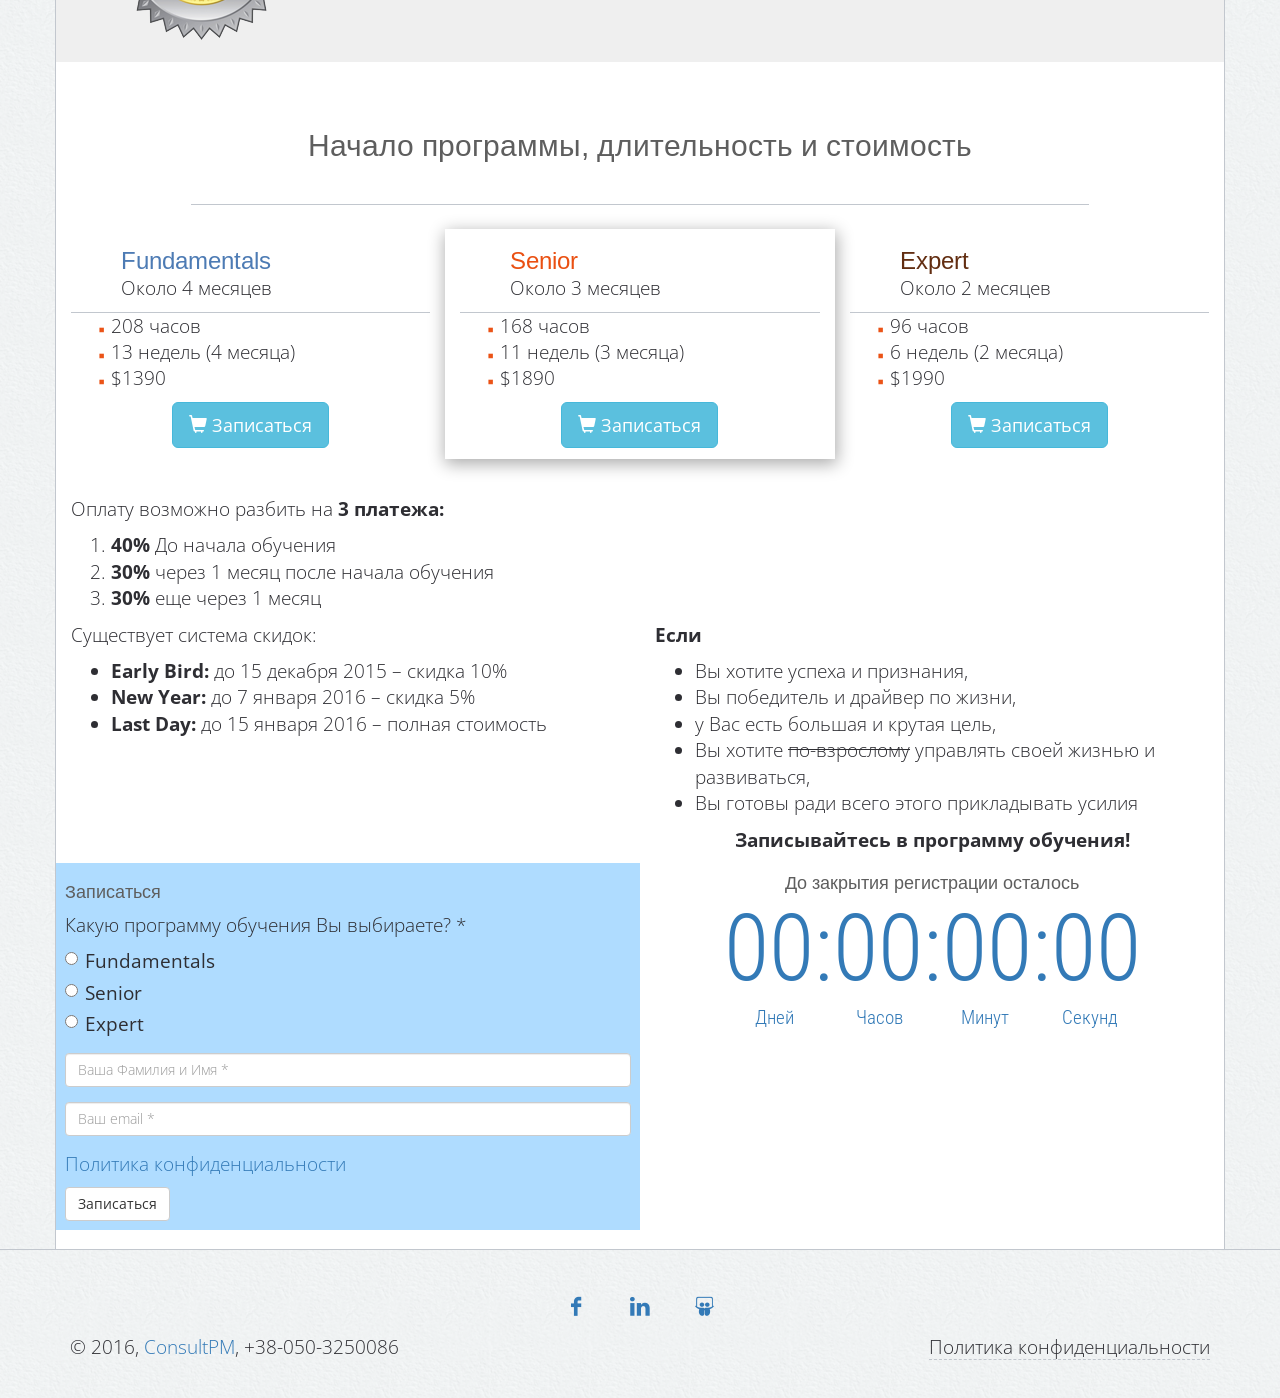
==== commit 16717420: "corrections" ====
--- a/public_html/index.html
+++ b/public_html/index.html
@@ -72,10 +72,10 @@
                                         <ul>
                                             <li>Полноценный курс менеджмента, около 200 часов, 13 модулей</li>
                                             <li>3 области знаний – Software Development Life Cycle, Management Hard Skills, Management Soft Skills</li>
-                                            <li>Только работающая теория, проверенная на практике в ведущих международных IT-компаниях</li>
+                                            <li>Только работающие практики, прошедшие проверку в ведущих международных IT-компаниях</li>
                                             <li>Обучение через практику с элементами MBA-подходов</li>
                                             <li>На рынке отсутствуют аналоги подобной программы</li>
-                                            <li>Лучшим ученикам будут даны рекомендация в IT-компании на прохождение собеседования (есть договоренность с IT-компаниями)</li>
+                                            <li>Лучшим ученикам будут даны рекомендации в IT-компании на прохождение собеседования (есть договоренность с IT-компаниями)</li>
                                         </ul>
                                         <p>Закончив обучение, Вы сможете управлять проектами в IT-разработке.</p>
                                     </div>
@@ -134,7 +134,7 @@
 									<a href="#registration" data-toggle="modal" data-target="#registration" class="btn btn-lg btn-info"><i class="glyphicon glyphicon-shopping-cart"></i> Записаться</a>
 								</div>
 								<div class="form-description">
-									<p>Подойдет тем, кто знаком с разработкой в IT, но не является менеджером, либо только недавно им стал (до 1 года). Здесь средний объем и количество материала. По завершению, Вы сможете руководить проектами любой сложности, включая проекты Enterprise сектора. По завершению обучения желательно закрепить свои знания в течение не менее 2 лет с последующей сертификацией в любом из подходящих Вам направлений: PMP, IMPA, Prince2 и т.п.</p>
+									<p>Подойдет тем, кто знаком с разработкой в IT, но не является менеджером, либо только недавно им стал (до 1 года). Здесь средний объем и количество материала. По завершению, Вы сможете руководить проектами любой сложности, включая проекты Enterprise сектора. По завершению обучения желательно закрепить свои знания в течение не менее 2 лет с последующей сертификацией в любом из подходящих Вам направлений: PMP, IPMA, Prince2 и т.п.</p>
 								</div>
 							</div>
 							<div class="col-md-4 form expert">
@@ -145,7 +145,7 @@
 								<ul>
 									<li>Более 3 лет в отрасли</li>
 									<li>Вы руководите проектами год и более</li>
-									<li>Желаете ускорить свой карьерный рост или повысить эффективность своих проектов или групп проектов</li>
+									<li>Желаете ускорить свой карьерный рост или повысить эффективность своих проектов, портфелей или групп проектов</li>
 								</ul>
 								<div class="button">
 									<a href="#registration" data-toggle="modal" data-target="#registration" class="btn btn-lg btn-info"><i class="glyphicon glyphicon-shopping-cart"></i> Записаться</a>
@@ -190,16 +190,16 @@
                                             <div class="modal-body">
                                                 <p>Какие навыки Вы сможете добавить в свое резюме по окончанию обучения в программе</p>
                                                 <h5>Программа «Fundamentals» и «Senior»</h5>
-                                                <p>Одинаковые названия тем в программе «Fundamentals» и «Expert», но очень разная глубина проработки материала для слушателей.</p>
-                                                <p>В программе «Fundamentals» – много времени запланировано на разбор сути понятий, объяснение концепций и взаимосвязей, чтобы у слушателей возникло необходимое понимание и навыки, закрепляемые в дальнейшем на практике.</p>
-                                                <p>В программу «Senior» входят те же темы, что и в программу «Fundamentals», однако глубина разбора информации значительно больше, больше практики и меньше теории для объяснения понятий. Теории значительно меньше – предполагается, что слушатели уже большинство вещей знают, понимают и имеют соответствующий опыт.</p>
+                                                <p>Общие названия тем в программе «Fundamentals» и «Expert», но очень разная глубина проработки материала для слушателей.</p>
+                                                <p>В программе «Fundamentals» – много времени запланировано на разбор сути понятий, объяснение концепций и взаимосвязей, чтобы у слушателей сформировалось понимание и навыки, закрепляемые в дальнейшем на практике.</p>
+                                                <p>В программе «Senior» расширяются темы программы «Fundamentals». Глубина разбора информации значительно больше, больше практики. Меньше теории и объяснения понятий - предполагается, что слушатели уже знают и понимают большинство вещей, имеют соответствующий опытВ программе «Senior» расширяются темы программы «Fundamentals». Глубина разбора информации значительно больше, больше практики. Меньше теории и объяснения понятий - предполагается, что слушатели уже знают и понимают большинство вещей, имеют соответствующий опыт.</p>
                                                 <h6>SDLC:</h6>
                                                 <ul>
                                                     <li>Цикл Деминга, цикл Колба</li>
                                                     <li>Этапы и фазы разработки</li>
                                                     <li>Environments: DEV, QA, SIT, UAT, PROD</li>
                                                     <li>Зависимости и переходы между этапами разработки</li>
-                                                    <li>Redline, Deadline, Release, Production</li>
+                                                    <li>Redline, Deadline, Baseline, Release, Production</li>
                                                     <li>Release Management Process</li>
                                                     <li>Высокоуровневые шаги при разработке релиза</li>
                                                     <li>Коммуникации: «Правила игры» и обработка исключительных ситуаций</li>
@@ -250,7 +250,7 @@
                                                     <li>Тайм-менеджмент</li>
                                                     <li>Самоконтроль</li>
                                                     <li>Работа в потоке</li>
-                                                    <li>Мотивация и демотивация</li>
+                                                    <li>Мотивация, демотивация и профвыгорание (burnout)</li>
                                                     <li>Умение выступать, проведение презентаций, elevator speech</li>
                                                     <li>Типология личности, DISC</li>
                                                     <li>Метапрограммы</li>
@@ -344,10 +344,9 @@
                                     <li>Уникальность материалов, кейсов и практических примеров</li>
                                     <li>Обучающие симуляционные игры, базирующиеся на реальных событиях</li>
                                     <li>Множество тестов на определения своего стиля управления и рекомендации по оптимальному использованию этого стиля</li>
-                                    <li>Приглашенные спикеры — Guest Stars — на корневые темы программы для представления темы слушателям</li>
-                                    <li>Возможность познакомиться с ведущими специалистами — Guest Stars</li>
-                                    <li>Обязательная проверка домашних заданий</li>
-                                    <li>Последовательность тем организованна таким образом, что обучение происходит от простого к сложному, затрагивая все три сектора знаний одновременно (SDLC, Hard Skills и Soft Skills)</li>
+                                    <li>Приглашенные спикеры — Guest Stars — на ключевые темы программы для представления темы слушателям</li>
+                                    <li>Обязательный разбор домашних заданий</li>
+                                    <li>Последовательность тем организована таким образом, что обучение происходит от простого к сложному, затрагивая все три сектора знаний одновременно (SDLC, Hard Skills и Soft Skills)</li>
                                     <li>Регулярная персональная обратная связь от преподавателя</li>
                                     <li>Лучшим ученикам будут даны рекомендации в IT-компании на прохождение собеседования (есть договоренность с IT-компаниями)</li>
                                 </ul>
@@ -365,7 +364,7 @@
                         </div><!-- /.row -->
                         <div class="row">
                             <div class="col-xs-9">
-                                <p>Можно ли доверять качеству обучения? Обучение будет вести Алексей Егошин &mdash; сертифицированный тренер Luxoft Training Center по управлению проектами и soft skills с 5 летним стажем преподавания. Только за 2014-2015 года провел тренингов на 600+ часов. Сертифицированный PMP и MBA специалист. <a href="https://drive.google.com/folderview?id=0B0EfTeQW1vKKWmQ3RWpvZ3Z3WlU&usp=sharing">Обладатель множества сертификатов</a>, постоянно повышающий свой профессиональный уровень. 15 лет работы в IT-отрасли, из которых более 10 лет на руководящих позициях в ведущих IT и Telecom компаниях Украины (Квазар-Микро, MTC, Инфопульс и Luxoft). Огромный практический опыт работы в международных проектах, который продолжает постоянно пополняться благодаря работе в секторе разработки программного обеспечения. Активный участник и докладчик PM сообществ и тематических конференций по управлению проектами. <a href="http://consultpm.com/about/">Подробнее</a>.</p>
+                                <p>Можно ли доверять качеству обучения? Обучение будет вести Алексей Егошин &mdash; сертифицированный тренер Luxoft Training Center по управлению проектами и soft skills с 5 летним стажем преподавания. Только за 2014-2015 года ровел более 600 часов тренингов. Сертифицированный PMP и MBA специалист. <a href="https://drive.google.com/folderview?id=0B0EfTeQW1vKKWmQ3RWpvZ3Z3WlU&usp=sharing">Обладатель множества сертификатов</a>, постоянно повышающий свой профессиональный уровень. 15 лет работы в IT-отрасли, из которых более 10 лет на руководящих позициях в ведущих IT и Telecom компаниях Украины (Квазар-Микро, MTC, Инфопульс и Luxoft). Огромный практический опыт в международных проектах, который продолжает постоянно пополняться благодаря работе в секторе разработки программного обеспечения. Активный участник и докладчик PM сообществ и тематических конференций по управлению проектами. <a href="http://consultpm.com/about/">Подробнее</a>.</p>
                             </div>
                             <div class="col-xs-3 photo-coach"><img src="img/coach.jpg" alt="Coach" class="img-responsive" /></div>
                         </div><!-- /.row -->
@@ -410,12 +409,13 @@
                         </div><!-- /.row -->
                         <div class="row">
                             <div class="col-md-6">
-                                <p>Обучение будет проходить очно в MBA стиле:</p>
+                                <p>Обучение будет проходить очно в MBA-стиле:</p>
 								<ul>
                                     <li>выдается материал на самостоятельное изучение перед занятием</li>
                                     <li>изученный материал обсуждается в группе</li>
                                     <li>на занятии материал закрепляется практикой и упражнениями</li>
                                     <li>выдается домашнее задание на дальнейшее закрепление материала</li>
+                                    <li>результат домашнего задания разбирается на следующем занятии</li>
                                 </ul>
                             </div>
                             <div class="col-md-6">
@@ -541,10 +541,10 @@
                                     </div>
                                     <div class="modal-body">
                                         <script type="text/javascript">var submitted=false;</script>
-                                        <iframe name="hidden_iframe" id="hidden_iframe" style="display:none;" onload="if(submitted) {window.location='http://localhost:8383/pmschool/index.html';}"></iframe>
+                                        <iframe name="hidden_iframe" id="hidden_iframe" style="display:none;" onload="if(submitted) {window.location='http://consultpm.com/pm-edu-2016/';}"></iframe>
                                         <form action="https://docs.google.com/forms/d/1lBZnFWBMQSJCMZlx8y6TyPIdC0F6PXB8tbc-U1rdu68/formResponse" method="post" target="hidden_iframe" onsubmit="submitted=true;">
                                             <div class="form-group">
-                                                <p>Какую программу обучения Вы оплачиваете? *</p>
+                                                <p>Какую программу обучения Вы выбираете? *</p>
                                                 <div class="radio"><label><input type="radio" name="entry.134836639" value="Fundamentals" required>Fundamentals</label></div>
                                                 <div class="radio"><label><input type="radio" name="entry.134836639" value="Senior" required>Senior</label></div>
                                                 <div class="radio"><label><input type="radio" name="entry.134836639" value="Expert" required>Expert</label></div>
@@ -568,10 +568,10 @@
                             <div class="col-md-6 hidden-xs registration">
                                 <h4>Записаться</h4>
                                 <script type="text/javascript">var submitted=false;</script>
-                                <iframe name="hidden_iframe2" id="hidden_iframe2" style="display:none;" onload="if(submitted) {window.location='http://localhost:8383/pmschool/index.html';}"></iframe>
+                                <iframe name="hidden_iframe2" id="hidden_iframe2" style="display:none;" onload="if(submitted) {window.location='http://consultpm.com/pm-edu-2016/';}"></iframe>
                                 <form action="https://docs.google.com/forms/d/1lBZnFWBMQSJCMZlx8y6TyPIdC0F6PXB8tbc-U1rdu68/formResponse" method="post" target="hidden_iframe2" onsubmit="submitted=true;">
                                     <div class="form-group">
-                                        <p>Какую программу обучения Вы оплачиваете? *</p>
+                                        <p>Какую программу обучения Вы выбираете? *</p>
                                         <div class="radio"><label><input type="radio" name="entry.134836639" value="Fundamentals" required>Fundamentals</label></div>
                                         <div class="radio"><label><input type="radio" name="entry.134836639" value="Senior" required>Senior</label></div>
                                         <div class="radio"><label><input type="radio" name="entry.134836639" value="Expert" required>Expert</label></div>
@@ -601,8 +601,8 @@
 					<div class="container">
 						<div class="row">
 							<div class="col-md-4 col-md-offset-4 social">
+								<a href="https://fb.com/consultpm"><span class="fontello">&#xe801;</span><em>Facebook</em></a>
                                 <a href="https://ua.linkedin.com/in/oleksiyyegoshyn"><span class="fontello">&#xe800;</span><em>LinkedIn</em></a>
-								<a href="https://fb.com/consultpm"><span class="fontello">&#xe801;</span><em>Facebook</em></a>
 								<a href="http://www.slideshare.net/alexeyegoshin777"><span class="fontello">&#xe803;</span><em>Slideshare</em></a>
 							</div>
 						</div>
--- a/public_html/css/styles.css
+++ b/public_html/css/styles.css
@@ -61,7 +61,7 @@
 .about-container {
     padding-top: 80px;
     background: url(../img/about_bg.png) -562px -236px no-repeat #0C2D54;
-    color: rgb(186, 183, 230);
+    color: #ffffff;
     font-weight: 400;
 }
 .about-container .inside {
@@ -69,8 +69,6 @@
     padding-top: 1.0em;
     padding-bottom: 1.0em;
     border-radius: 0.8em;
-    /* margin-top: 0.2em; */
-    /* margin-bottom: 0.2em; */
 }
 section.about-container .container {
 	background: none;
@@ -78,7 +76,7 @@
 }
 .about-container h1 {
     font-weight: 700;
-    color: #ffffff;
+    color: inherit;
     font-size: 3em;
     font-family: 'Roboto Condensed', sans-serif;
     text-align: center;
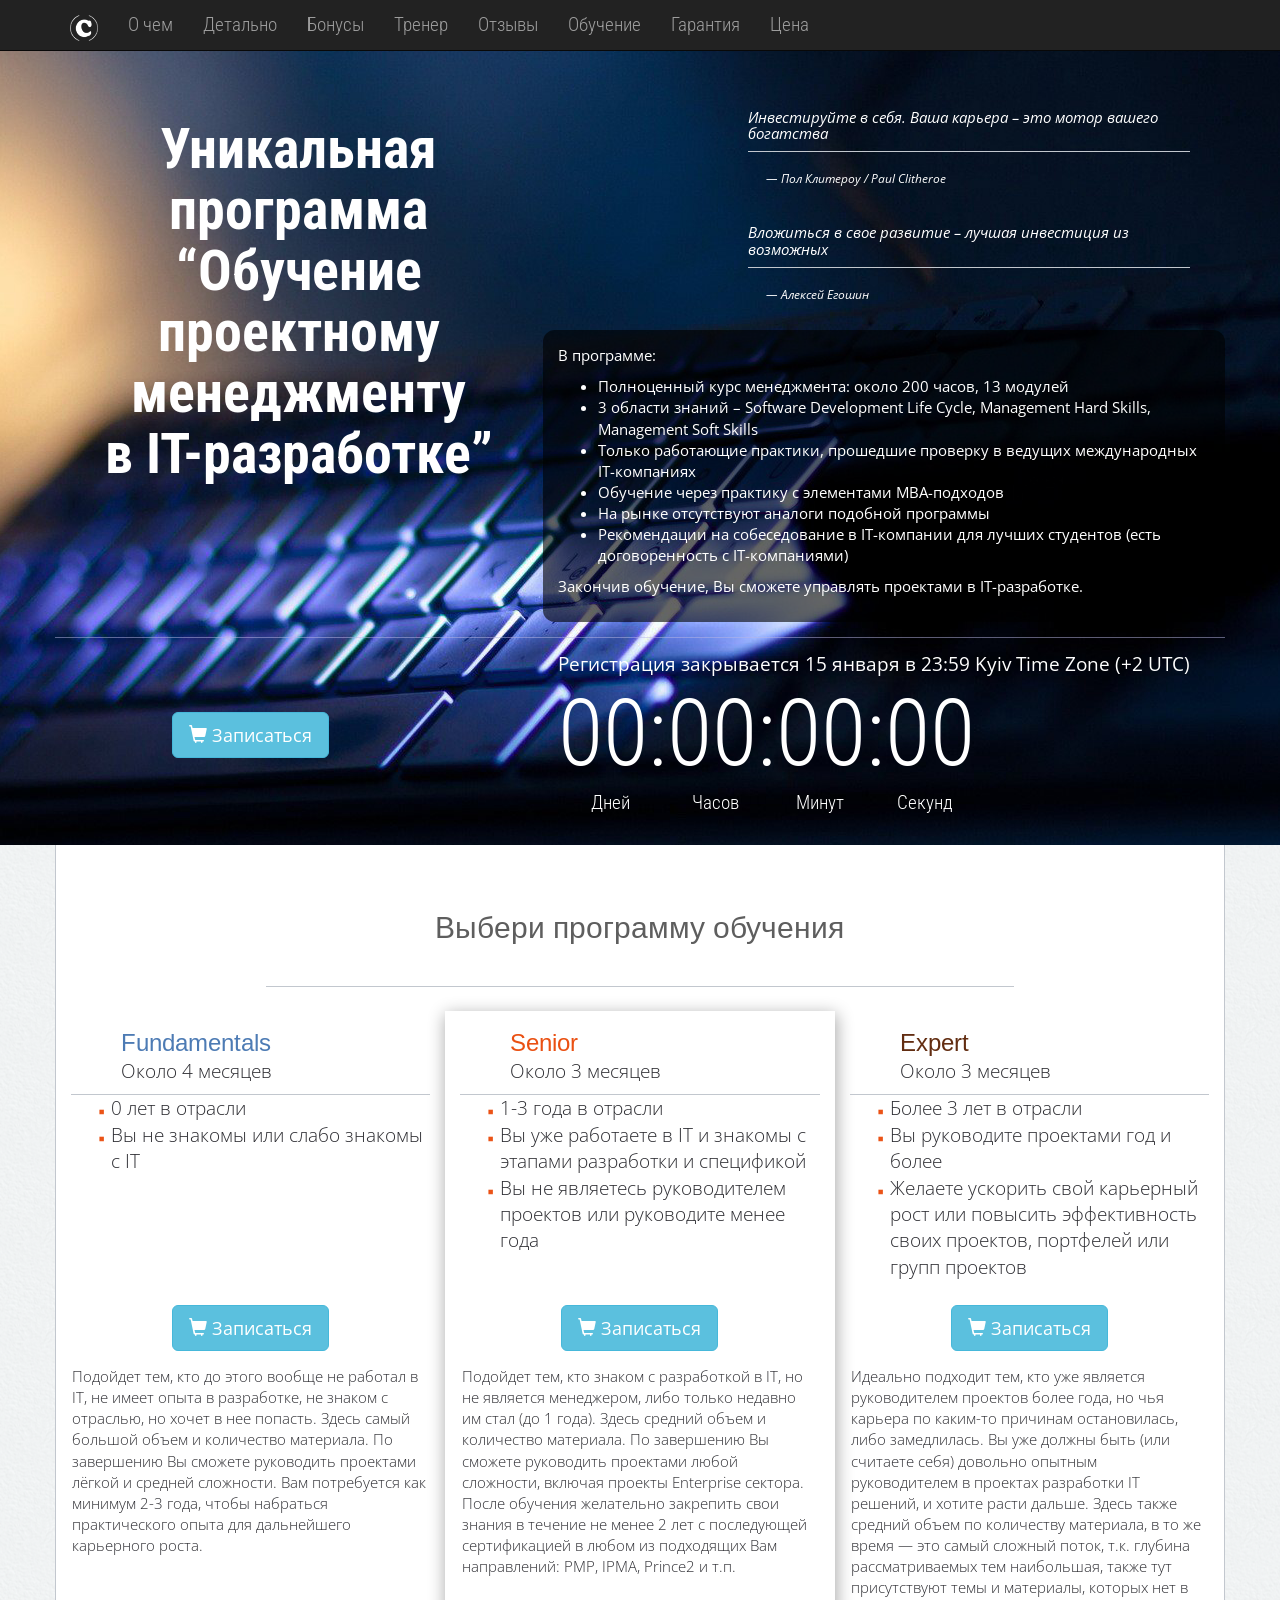
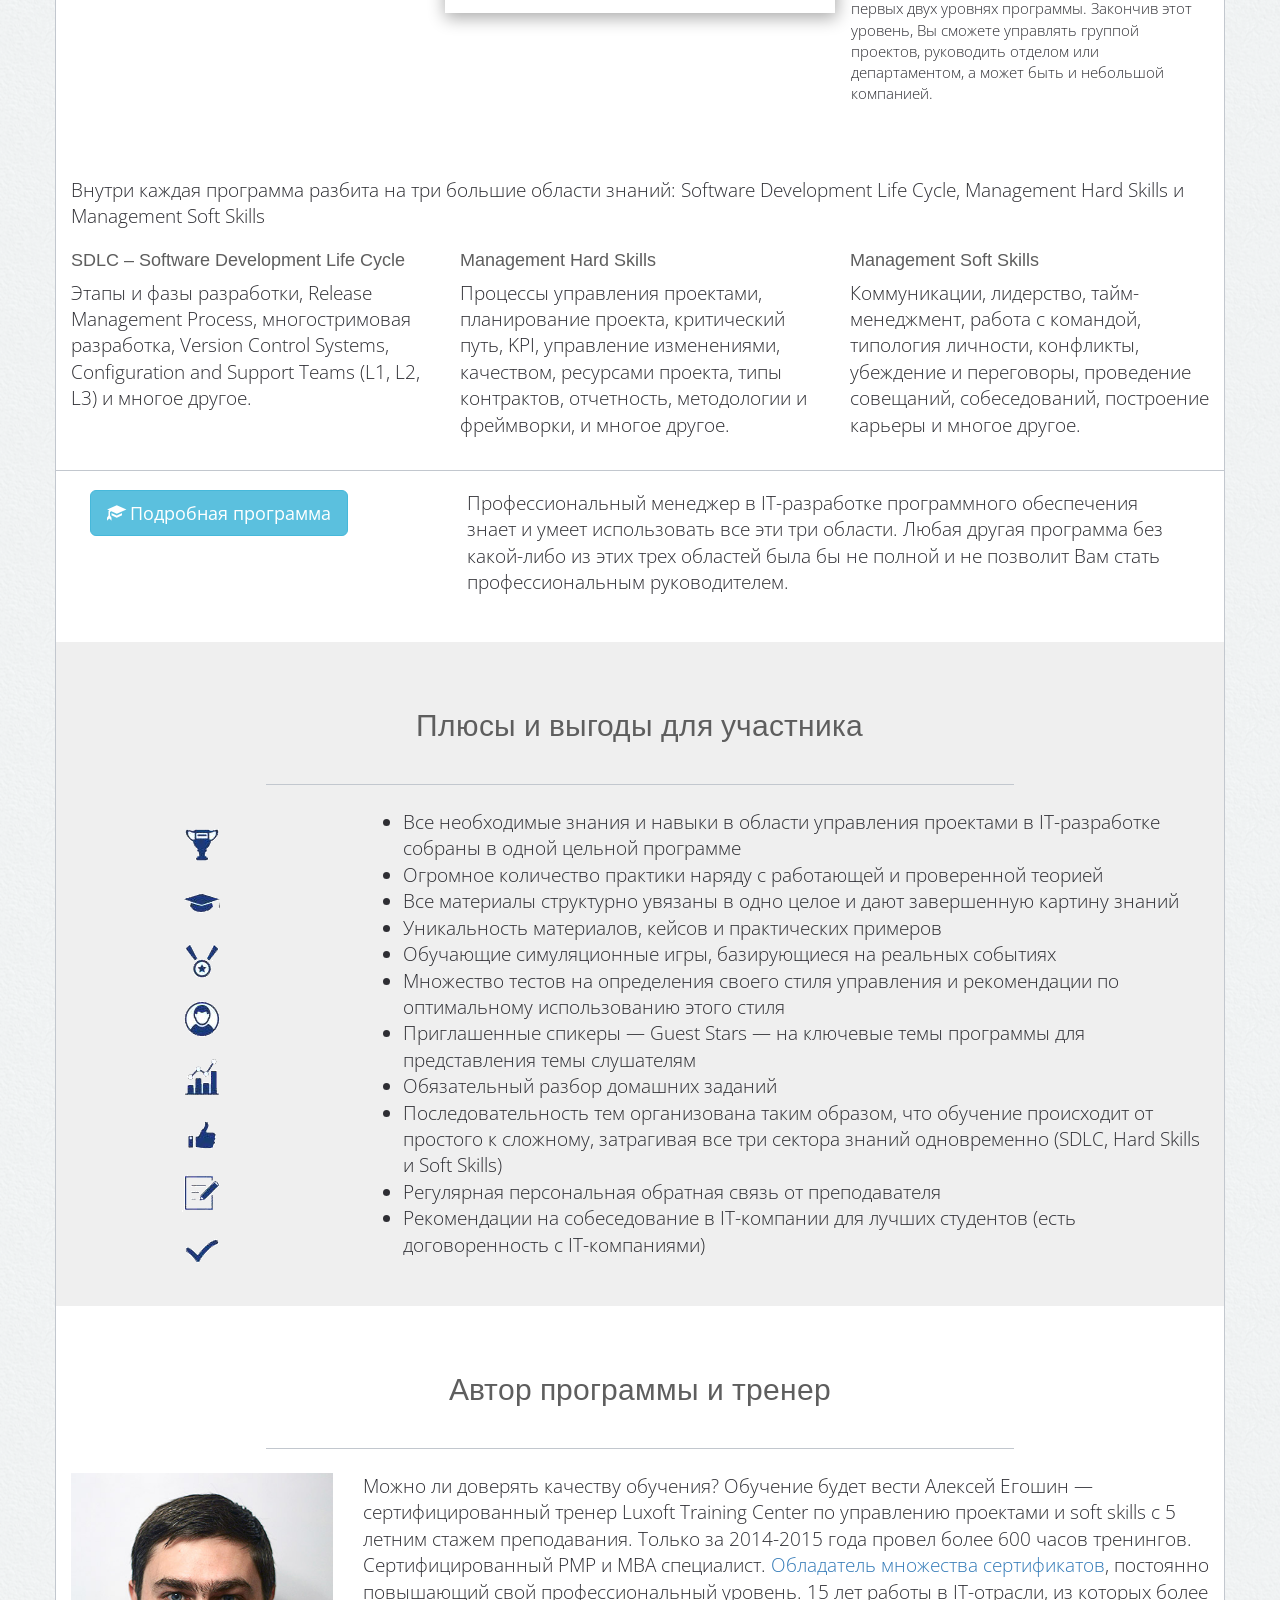
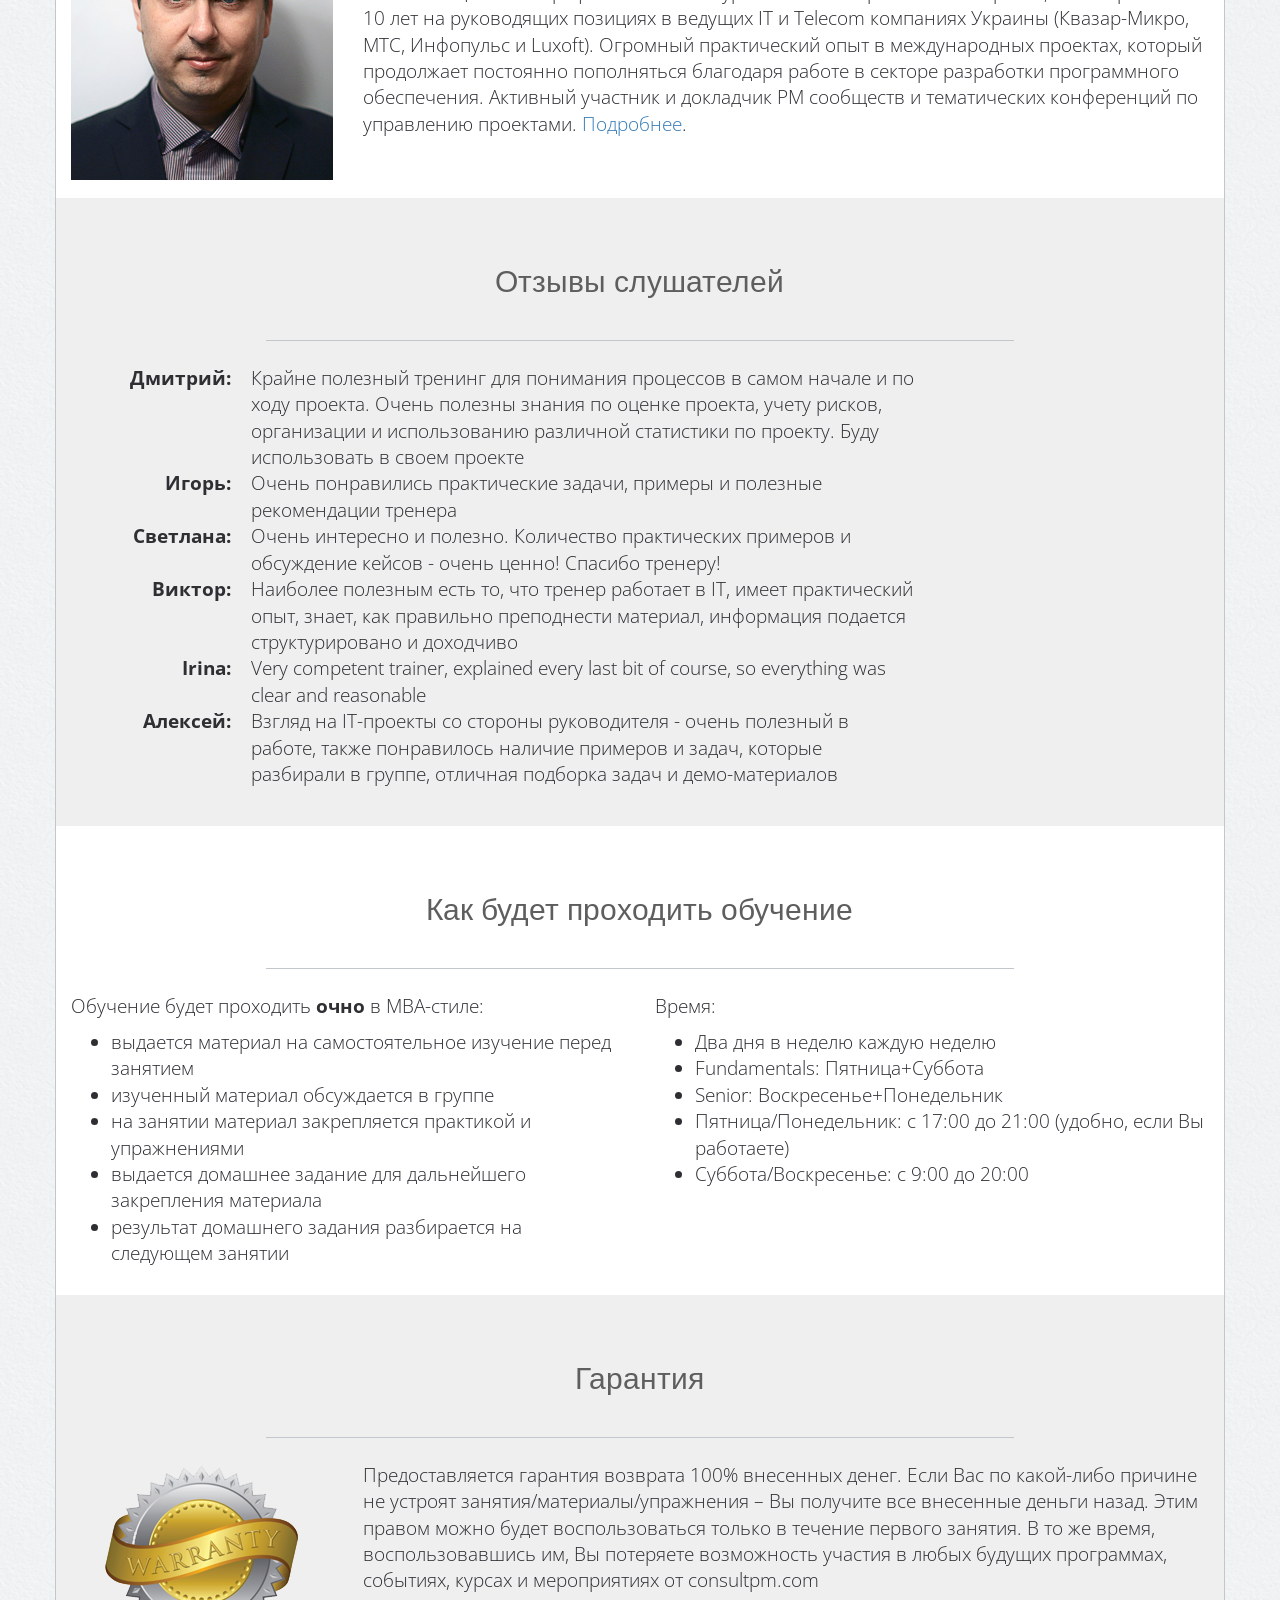
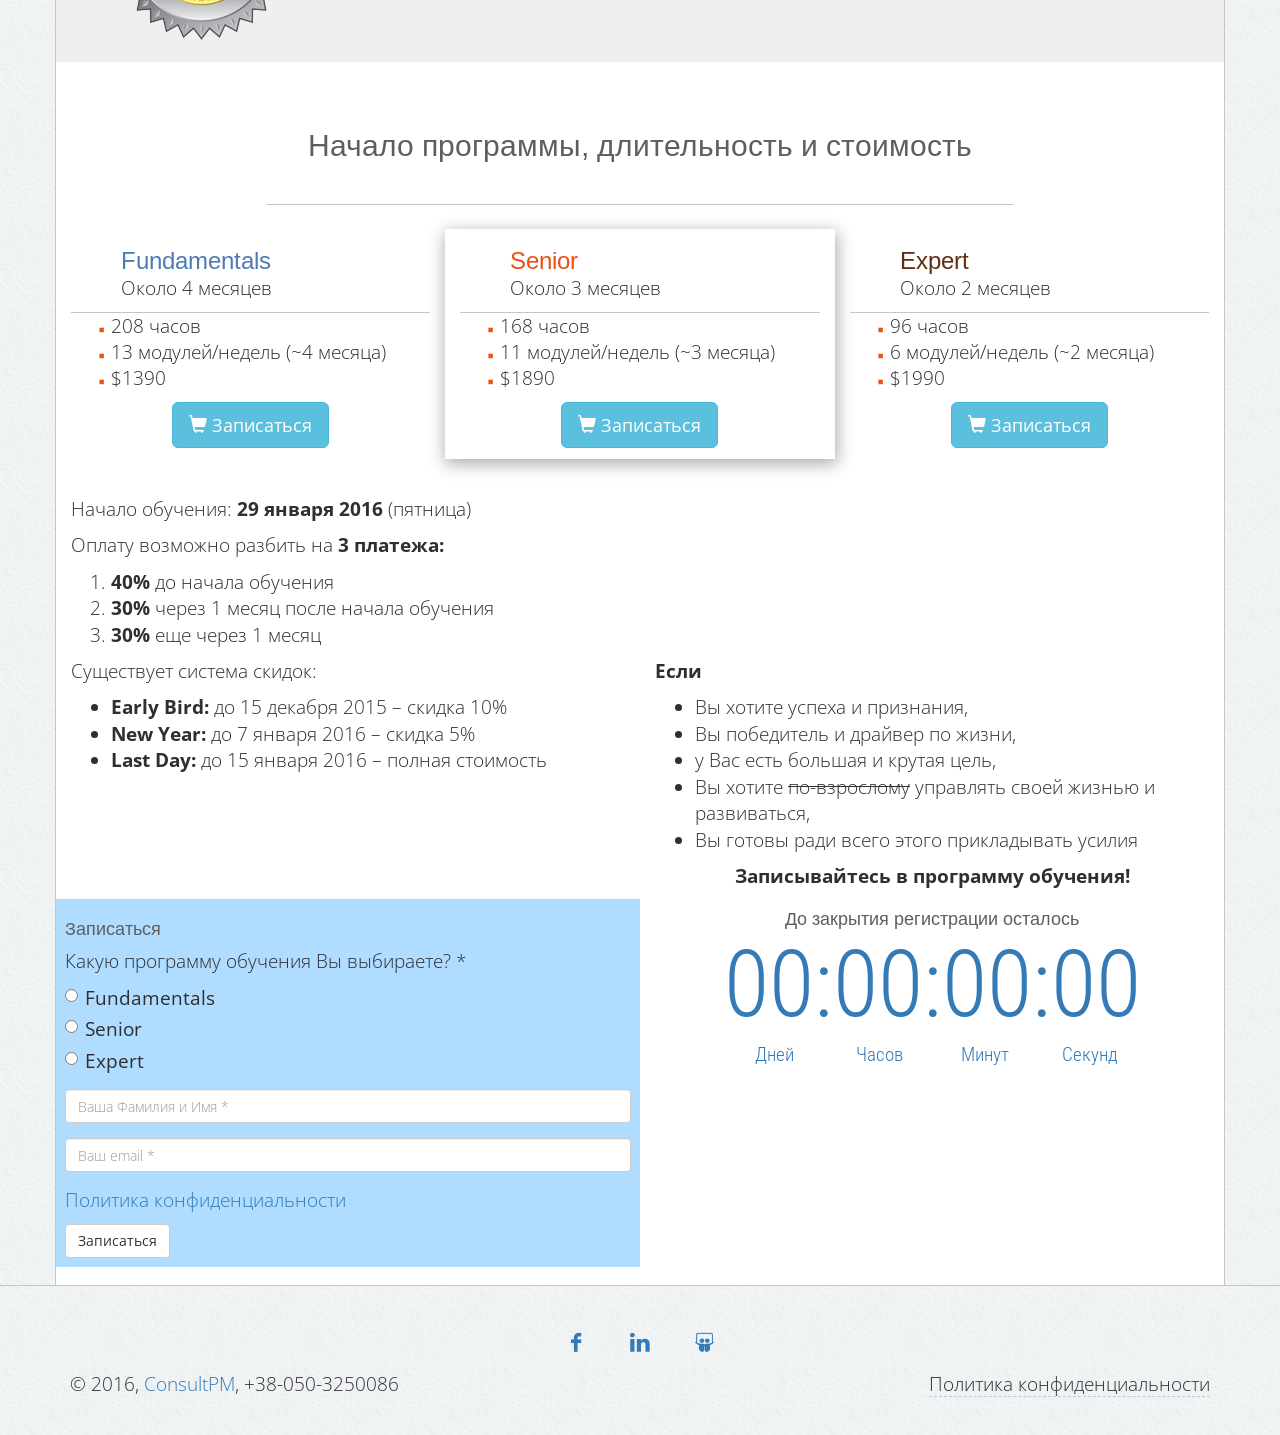
==== commit fd4a32a3: "responsive correction" ====
--- a/public_html/index.html
+++ b/public_html/index.html
@@ -5,7 +5,7 @@
 		<meta http-equiv="X-UA-Compatible" content="IE=edge">
 		<meta name="viewport" content="width=device-width, initial-scale=1">
         <link rel="shortcut icon" href="img/favicon.ico" type="image/x-icon">
-		<title>PM School</title>
+		<title>PM EDU 2016</title>
         <link href='https://fonts.googleapis.com/css?family=Arimo:400,700&subset=latin,cyrillic-ext,cyrillic' rel='stylesheet' type='text/css'>
 		<link href='https://fonts.googleapis.com/css?family=Open+Sans:400,300,700&subset=latin,cyrillic,cyrillic-ext' rel='stylesheet' type='text/css'>
         <link href='https://fonts.googleapis.com/css?family=Roboto+Condensed:400,300,700&subset=latin,cyrillic,cyrillic-ext' rel='stylesheet' type='text/css'>
@@ -31,7 +31,7 @@
 									<span class="icon-bar"></span>
 									<span class="icon-bar"></span>
 								</button>
-								<a class="navbar-brand" href="#"><img src="img/logo.png" alt="ConsultPM"></a>
+								<a class="navbar-brand" href="http://consultpm.com"><img src="img/logo.png" alt="ConsultPM"></a>
 							</div>
 							<div class="collapse navbar-collapse" id="bs-example-navbar-collapse-1">
 								<ul class="nav navbar-nav scrollnav">
@@ -42,7 +42,7 @@
 									<li><a href="#testimonials">Отзывы</a></li>
 									<li><a href="#study">Обучение</a></li>
 									<li><a href="#guarantee">Гарантия</a></li>
-									<li><a href="#buy">Купить</a></li>
+									<li><a href="#buy">Цена</a></li>
 								</ul>
 							</div><!-- /.navbar-collapse -->
 						</div><!-- /.container -->
@@ -70,12 +70,12 @@
                                     <div class="col-md-12 inside">
                                         <p>В программе:</p>
                                         <ul>
-                                            <li>Полноценный курс менеджмента, около 200 часов, 13 модулей</li>
+                                            <li>Полноценный курс менеджмента: около 200 часов, 13 модулей</li>
                                             <li>3 области знаний – Software Development Life Cycle, Management Hard Skills, Management Soft Skills</li>
                                             <li>Только работающие практики, прошедшие проверку в ведущих международных IT-компаниях</li>
                                             <li>Обучение через практику с элементами MBA-подходов</li>
                                             <li>На рынке отсутствуют аналоги подобной программы</li>
-                                            <li>Лучшим ученикам будут даны рекомендации в IT-компании на прохождение собеседования (есть договоренность с IT-компаниями)</li>
+                                            <li>Рекомендации на собеседование в IT-компании для лучших студентов (есть договоренность с IT-компаниями)</li>
                                         </ul>
                                         <p>Закончив обучение, Вы сможете управлять проектами в IT-разработке.</p>
                                     </div>
@@ -85,7 +85,7 @@
 						<div class="row">
                             <div class="col-sm-4 buy-button"><a href="#registration" data-toggle="modal" data-target="#registration" class="btn btn-lg btn-info"><i class="glyphicon glyphicon-shopping-cart"></i> Записаться</a></div>
 							<div class="col-md-offset-1 col-sm-7">
-								<p>Регистрация закрывается 15 января, в 23:59 Kyiv Time Zone (+2 UTC)</p>
+								<p>Регистрация закрывается 15 января в 23:59 Kyiv Time Zone (+2 UTC)</p>
                                 <div class="timer">
                                     <p class="time"></p>
                                     <p class="timer-labels"><span>Дней</span><span>Часов</span><span>Минут</span><span>Секунд</span></p>
@@ -98,7 +98,7 @@
 				<section class="details-container">
 					<div class="container">
 						<div class="row">
-                            <div class="col-md-12">
+                            <div class="col-md-8 col-md-offset-2 col-xs-12">
                                 <h2 id="details">Выбери программу обучения</h2>
                             </div>
 						</div><!-- /.row -->
@@ -134,7 +134,7 @@
 									<a href="#registration" data-toggle="modal" data-target="#registration" class="btn btn-lg btn-info"><i class="glyphicon glyphicon-shopping-cart"></i> Записаться</a>
 								</div>
 								<div class="form-description">
-									<p>Подойдет тем, кто знаком с разработкой в IT, но не является менеджером, либо только недавно им стал (до 1 года). Здесь средний объем и количество материала. По завершению, Вы сможете руководить проектами любой сложности, включая проекты Enterprise сектора. По завершению обучения желательно закрепить свои знания в течение не менее 2 лет с последующей сертификацией в любом из подходящих Вам направлений: PMP, IPMA, Prince2 и т.п.</p>
+									<p>Подойдет тем, кто знаком с разработкой в IT, но не является менеджером, либо только недавно им стал (до 1 года). Здесь средний объем и количество материала. По завершению Вы сможете руководить проектами любой сложности, включая проекты Enterprise сектора. После обучения желательно закрепить свои знания в течение не менее 2 лет с последующей сертификацией в любом из подходящих Вам направлений: PMP, IPMA, Prince2 и т.п.</p>
 								</div>
 							</div>
 							<div class="col-md-4 form expert">
@@ -192,7 +192,7 @@
                                                 <h5>Программа «Fundamentals» и «Senior»</h5>
                                                 <p>Общие названия тем в программе «Fundamentals» и «Expert», но очень разная глубина проработки материала для слушателей.</p>
                                                 <p>В программе «Fundamentals» – много времени запланировано на разбор сути понятий, объяснение концепций и взаимосвязей, чтобы у слушателей сформировалось понимание и навыки, закрепляемые в дальнейшем на практике.</p>
-                                                <p>В программе «Senior» расширяются темы программы «Fundamentals». Глубина разбора информации значительно больше, больше практики. Меньше теории и объяснения понятий - предполагается, что слушатели уже знают и понимают большинство вещей, имеют соответствующий опытВ программе «Senior» расширяются темы программы «Fundamentals». Глубина разбора информации значительно больше, больше практики. Меньше теории и объяснения понятий - предполагается, что слушатели уже знают и понимают большинство вещей, имеют соответствующий опыт.</p>
+                                                <p>В программе «Senior» расширяются темы программы «Fundamentals». Глубина разбора информации значительно больше, больше практики. Меньше теории и объяснения понятий - предполагается, что слушатели уже знают и понимают большинство вещей, имеют соответствующий опыт.</p>
                                                 <h6>SDLC:</h6>
                                                 <ul>
                                                     <li>Цикл Деминга, цикл Колба</li>
@@ -321,22 +321,22 @@
 				<section class="bonuses-container">
 					<div class="container">
                         <div class="row">
-                            <div class="col-md-12">
+                            <div class="col-md-8 col-md-offset-2 col-xs-12">
                                 <h2 id="bonuses">Плюсы и выгоды для участника</h2>
                             </div>
                         </div><!-- /.row -->
                         <div class="row">
-                            <div class="col-md-3 images">
-                                <i class="icon"></i>
-                                <i class="icon"></i>
-                                <i class="icon"></i>
-                                <i class="icon"></i>
-                                <i class="icon"></i>
-                                <i class="icon"></i>
-                                <i class="icon"></i>
-                                <i class="icon"></i>
-                            </div>
-                            <div class="col-md-9">
+                            <div class="col-sm-3 images hidden-xs">
+                                <i class="icon"></i>
+                                <i class="icon"></i>
+                                <i class="icon"></i>
+                                <i class="icon"></i>
+                                <i class="icon"></i>
+                                <i class="icon"></i>
+                                <i class="icon"></i>
+                                <i class="icon"></i>
+                            </div>
+                            <div class="col-sm-9 col-xs-12">
                                 <ul>
                                     <li>Все необходимые знания и навыки в области управления проектами в IT-разработке собраны в одной цельной программе</li>
                                     <li>Огромное количество практики наряду с работающей и проверенной теорией</li>
@@ -348,7 +348,7 @@
                                     <li>Обязательный разбор домашних заданий</li>
                                     <li>Последовательность тем организована таким образом, что обучение происходит от простого к сложному, затрагивая все три сектора знаний одновременно (SDLC, Hard Skills и Soft Skills)</li>
                                     <li>Регулярная персональная обратная связь от преподавателя</li>
-                                    <li>Лучшим ученикам будут даны рекомендации в IT-компании на прохождение собеседования (есть договоренность с IT-компаниями)</li>
+                                    <li>Рекомендации на собеседование в IT-компании для лучших студентов (есть договоренность с IT-компаниями)</li>
                                 </ul>
                             </div>
                         </div><!-- /.row -->
@@ -358,15 +358,15 @@
 				<section class="coach-container">
 					<div class="container">
                         <div class="row">
-                            <div class="col-md-12">
+                            <div class="col-md-8 col-md-offset-2 col-xs-12">
                                 <h2 id="coach">Автор программы и тренер</h2>
                             </div>
                         </div><!-- /.row -->
                         <div class="row">
-                            <div class="col-xs-9">
-                                <p>Можно ли доверять качеству обучения? Обучение будет вести Алексей Егошин &mdash; сертифицированный тренер Luxoft Training Center по управлению проектами и soft skills с 5 летним стажем преподавания. Только за 2014-2015 года ровел более 600 часов тренингов. Сертифицированный PMP и MBA специалист. <a href="https://drive.google.com/folderview?id=0B0EfTeQW1vKKWmQ3RWpvZ3Z3WlU&usp=sharing">Обладатель множества сертификатов</a>, постоянно повышающий свой профессиональный уровень. 15 лет работы в IT-отрасли, из которых более 10 лет на руководящих позициях в ведущих IT и Telecom компаниях Украины (Квазар-Микро, MTC, Инфопульс и Luxoft). Огромный практический опыт в международных проектах, который продолжает постоянно пополняться благодаря работе в секторе разработки программного обеспечения. Активный участник и докладчик PM сообществ и тематических конференций по управлению проектами. <a href="http://consultpm.com/about/">Подробнее</a>.</p>
-                            </div>
-                            <div class="col-xs-3 photo-coach"><img src="img/coach.jpg" alt="Coach" class="img-responsive" /></div>
+							<div class="col-xs-12 col-sm-3 photo-coach"><img src="img/coach.jpg" alt="Coach" class="img-responsive" /></div>
+                            <div class="col-xs-12 col-sm-9">
+                                <p>Можно ли доверять качеству обучения? Обучение будет вести Алексей Егошин &mdash; сертифицированный тренер Luxoft Training Center по управлению проектами и soft skills с 5 летним стажем преподавания. Только за 2014-2015 года провел более 600 часов тренингов. Сертифицированный PMP и MBA специалист. <a href="https://drive.google.com/folderview?id=0B0EfTeQW1vKKWmQ3RWpvZ3Z3WlU&usp=sharing">Обладатель множества сертификатов</a>, постоянно повышающий свой профессиональный уровень. 15 лет работы в IT-отрасли, из которых более 10 лет на руководящих позициях в ведущих IT и Telecom компаниях Украины (Квазар-Микро, MTC, Инфопульс и Luxoft). Огромный практический опыт в международных проектах, который продолжает постоянно пополняться благодаря работе в секторе разработки программного обеспечения. Активный участник и докладчик PM сообществ и тематических конференций по управлению проектами. <a href="http://consultpm.com/about/">Подробнее</a>.</p>
+                            </div>
                         </div><!-- /.row -->
 					</div>
 				</section>
@@ -374,7 +374,7 @@
 				<section class="testimonials-container">
 					<div class="container">
                         <div class="row">
-                            <div class="col-md-12">
+                            <div class="col-md-8 col-md-offset-2 col-xs-12">
                                 <h2 id="testimonials">Отзывы слушателей</h2>
                             </div>
                         </div><!-- /.row -->
@@ -403,18 +403,18 @@
 				<section class="study-container">
 					<div class="container">
                         <div class="row">
-                            <div class="col-md-12">
+                            <div class="col-md-8 col-md-offset-2 col-xs-12">
                                 <h2 id="study">Как будет проходить обучение</h2>
                             </div>
                         </div><!-- /.row -->
                         <div class="row">
                             <div class="col-md-6">
-                                <p>Обучение будет проходить очно в MBA-стиле:</p>
-								<ul>
+                                <p>Обучение будет проходить <strong>очно</strong> в MBA-стиле:</p>
+				<ul>
                                     <li>выдается материал на самостоятельное изучение перед занятием</li>
                                     <li>изученный материал обсуждается в группе</li>
                                     <li>на занятии материал закрепляется практикой и упражнениями</li>
-                                    <li>выдается домашнее задание на дальнейшее закрепление материала</li>
+                                    <li>выдается домашнее задание для дальнейшего закрепления материала</li>
                                     <li>результат домашнего задания разбирается на следующем занятии</li>
                                 </ul>
                             </div>
@@ -435,13 +435,13 @@
 				<section class="guarantee-container">
 					<div class="container">
                         <div class="row">
-							<div class="col-md-12">
+							<div class="col-md-8 col-md-offset-2 col-xs-12">
 								<h2 id="guarantee">Гарантия</h2>
                             </div>
                         </div><!-- /.row -->
                         <div class="row">
-                            <div class="col-md-3"><img src="img/warranty.png" alt="Гарантия" class="img-responsive"></div>
-                            <div class="col-md-9">
+                            <div class="col-md-3 hidden-xs"><img src="img/warranty.png" alt="Гарантия" class="img-responsive"></div>
+                            <div class="col-md-9 col-xs-12">
 								<p>Предоставляется гарантия возврата 100% внесенных денег. Если Вас по какой-либо причине не устроят занятия/материалы/упражнения – Вы получите все внесенные деньги назад. Этим правом можно будет воспользоваться только в течение первого занятия. В то же время, воспользовавшись им, Вы потеряете возможность участия в любых будущих программах, событиях, курсах и мероприятиях от consultpm.com</p>
 							</div>
                         </div><!-- /.row -->
@@ -451,7 +451,7 @@
 				<section class="buy-container">
 					<div class="container">
                         <div class="row">
-                            <div class="col-md-12">
+                            <div class="col-md-8 col-md-offset-2 col-xs-12">
                                 <h2 id="buy">Начало программы, длительность и стоимость</h2>
                             </div>
                         </div><!-- /.row -->
@@ -463,7 +463,7 @@
 								</div>
 								<ul>
 									<li>208 часов</li>
-									<li>13 недель (4 месяца)</li>
+									<li>13 модулей/недель (~4 месяца)</li>
                                     <li class="price"><span class="currency">$</span>1390</li>
 								</ul>
 								<div class="button">
@@ -477,7 +477,7 @@
 								</div>
 								<ul>
 									<li>168 часов</li>
-									<li>11 недель (3 месяца)</li>
+									<li>11 модулей/недель (~3 месяца)</li>
                                     <li class="price"><span class="currency">$</span>1890</li>
 								</ul>
 								<div class="button">
@@ -491,7 +491,7 @@
 								</div>
 								<ul>
 									<li>96 часов</li>
-									<li>6 недель (2 месяца)</li>
+									<li>6 модулей/недель (~2 месяца)</li>
                                     <li class="price"><span class="currency">$</span>1990</li>
 								</ul>
 								<div class="button">
@@ -501,9 +501,10 @@
 						</div><!-- /.row -->
                         <div class="row">
                             <div class="col-md-6">
+                                <p>Начало обучения: <strong>29 января 2016</strong> (пятница)</p>
                                 <p>Оплату возможно разбить на <strong>3 платежа:</strong></p>
                                 <ol>
-                                    <li><strong>40%</strong> До начала обучения</li>
+                                    <li><strong>40%</strong> до начала обучения</li>
                                     <li><strong>30%</strong> через 1 месяц после начала обучения</li>
                                     <li><strong>30%</strong> еще через 1 месяц</li>
                                 </ol>
@@ -541,11 +542,11 @@
                                     </div>
                                     <div class="modal-body">
                                         <script type="text/javascript">var submitted=false;</script>
-                                        <iframe name="hidden_iframe" id="hidden_iframe" style="display:none;" onload="if(submitted) {window.location='http://consultpm.com/pm-edu-2016/';}"></iframe>
-                                        <form action="https://docs.google.com/forms/d/1lBZnFWBMQSJCMZlx8y6TyPIdC0F6PXB8tbc-U1rdu68/formResponse" method="post" target="hidden_iframe" onsubmit="submitted=true;">
+                                        <iframe name="hidden_iframe" id="hidden_iframe" style="display:none;" onload="if(submitted) {window.location='http://consultpm.com/pm-edu-2016-ok/';}"></iframe>
+                                        <form action="https://docs.google.com/forms/d/1lBZnFWBMQSJCMZlx8y6TyPIdC0F6PXB8tbc-U1rdu68/formResponse" method="post" target="hidden_iframe" onsubmit="submitted=true;" class="reg-form">
                                             <div class="form-group">
                                                 <p>Какую программу обучения Вы выбираете? *</p>
-                                                <div class="radio"><label><input type="radio" name="entry.134836639" value="Fundamentals" required>Fundamentals</label></div>
+                                                <div class="radio"><label><input type="radio" name="entry.134836639" value="Fundamental" required>Fundamentals</label></div>
                                                 <div class="radio"><label><input type="radio" name="entry.134836639" value="Senior" required>Senior</label></div>
                                                 <div class="radio"><label><input type="radio" name="entry.134836639" value="Expert" required>Expert</label></div>
                                             </div>
@@ -568,11 +569,11 @@
                             <div class="col-md-6 hidden-xs registration">
                                 <h4>Записаться</h4>
                                 <script type="text/javascript">var submitted=false;</script>
-                                <iframe name="hidden_iframe2" id="hidden_iframe2" style="display:none;" onload="if(submitted) {window.location='http://consultpm.com/pm-edu-2016/';}"></iframe>
-                                <form action="https://docs.google.com/forms/d/1lBZnFWBMQSJCMZlx8y6TyPIdC0F6PXB8tbc-U1rdu68/formResponse" method="post" target="hidden_iframe2" onsubmit="submitted=true;">
+                                <iframe name="hidden_iframe2" id="hidden_iframe2" style="display:none;" onload="if(submitted) {window.location='http://consultpm.com/pm-edu-2016-ok/';}"></iframe>
+                                <form action="https://docs.google.com/forms/d/1lBZnFWBMQSJCMZlx8y6TyPIdC0F6PXB8tbc-U1rdu68/formResponse" method="post" target="hidden_iframe2" onsubmit="submitted=true;" class="reg-form">
                                     <div class="form-group">
                                         <p>Какую программу обучения Вы выбираете? *</p>
-                                        <div class="radio"><label><input type="radio" name="entry.134836639" value="Fundamentals" required>Fundamentals</label></div>
+                                        <div class="radio"><label><input type="radio" name="entry.134836639" value="Fundamental" required>Fundamentals</label></div>
                                         <div class="radio"><label><input type="radio" name="entry.134836639" value="Senior" required>Senior</label></div>
                                         <div class="radio"><label><input type="radio" name="entry.134836639" value="Expert" required>Expert</label></div>
                                     </div>
@@ -657,5 +658,31 @@
 		<script src="js/bootstrap.min.js"></script>
 		<script src="js/jquery.countdownTimer.min.js"></script>
         <script src="js/scripts.js"></script>
+
+<!-- Yandex.Metrika counter -->
+<script type="text/javascript">
+(function (d, w, c) {
+    (w[c] = w[c] || []).push(function() {
+        try {
+            w.yaCounter21000805 = new Ya.Metrika({id:21000805,
+                    webvisor:true});
+        } catch(e) { }
+    });
+
+    var n = d.getElementsByTagName("script")[0],
+        s = d.createElement("script"),
+        f = function () { n.parentNode.insertBefore(s, n); };
+    s.type = "text/javascript";
+    s.async = true;
+    s.src = (d.location.protocol == "https:" ? "https:" : "http:") + "//mc.yandex.ru/metrika/watch.js";
+
+    if (w.opera == "[object Opera]") {
+        d.addEventListener("DOMContentLoaded", f, false);
+    } else { f(); }
+})(document, window, "yandex_metrika_callbacks");
+</script>
+<noscript><div><img src="//mc.yandex.ru/watch/21000805" style="position:absolute; left:-9999px;" alt="" /></div></noscript>
+<!-- /Yandex.Metrika counter -->
+
 	</body>
 </html>
--- a/public_html/css/styles.css
+++ b/public_html/css/styles.css
@@ -46,7 +46,7 @@
 section h2 {
     padding: 0.6em 0 1.4em 0;
     text-align: center;
-    margin: 1em 4em 0.8em;
+    margin: 1em 0 0.8em;
     border-bottom: 1px solid #C2C7CE;
 }
 nav.navbar {
@@ -228,4 +228,13 @@
     color: inherit;
     text-decoration: none;
     border-bottom: 1px dashed #C2C7CE;
+}
+
+@media (max-width: 767px) {
+  .timer .time {
+    font-size: 4em;
+  }
+  .timer .timer-labels span {
+	width: 85px;
+  }
 }
